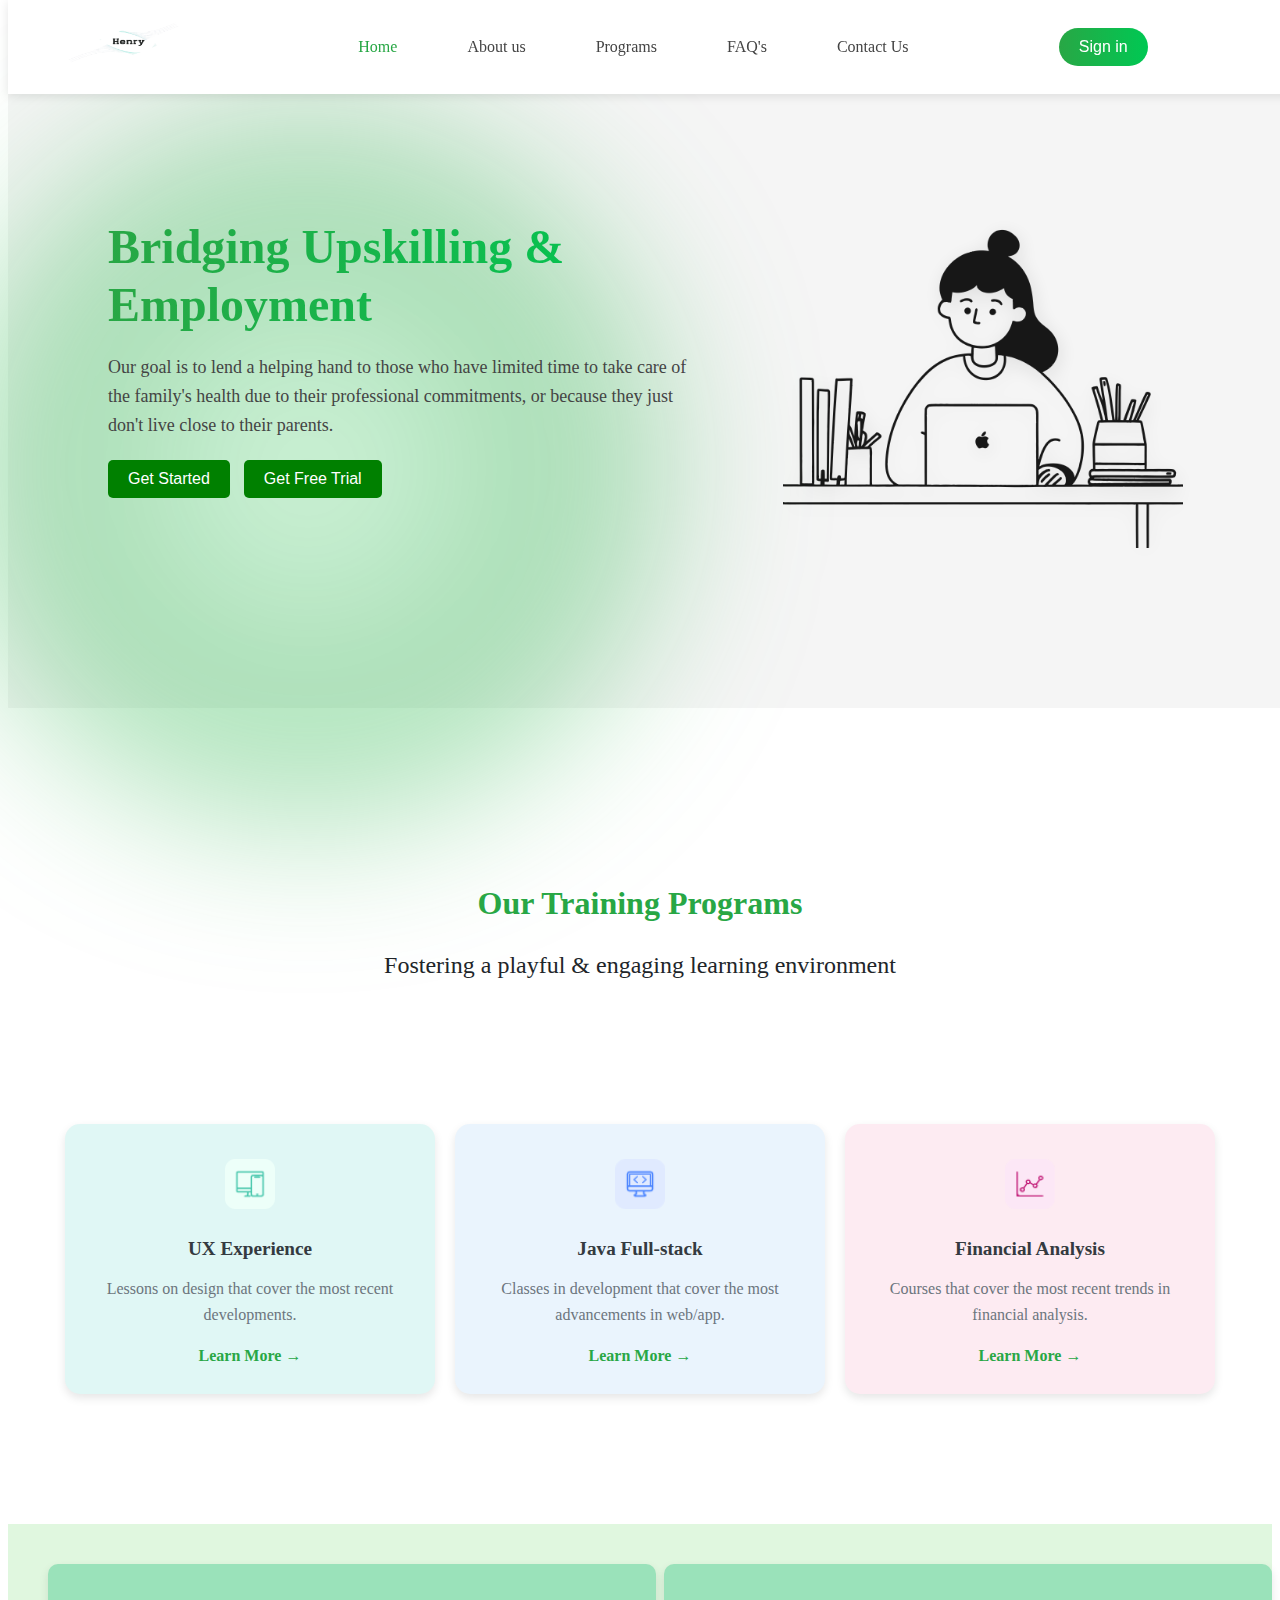
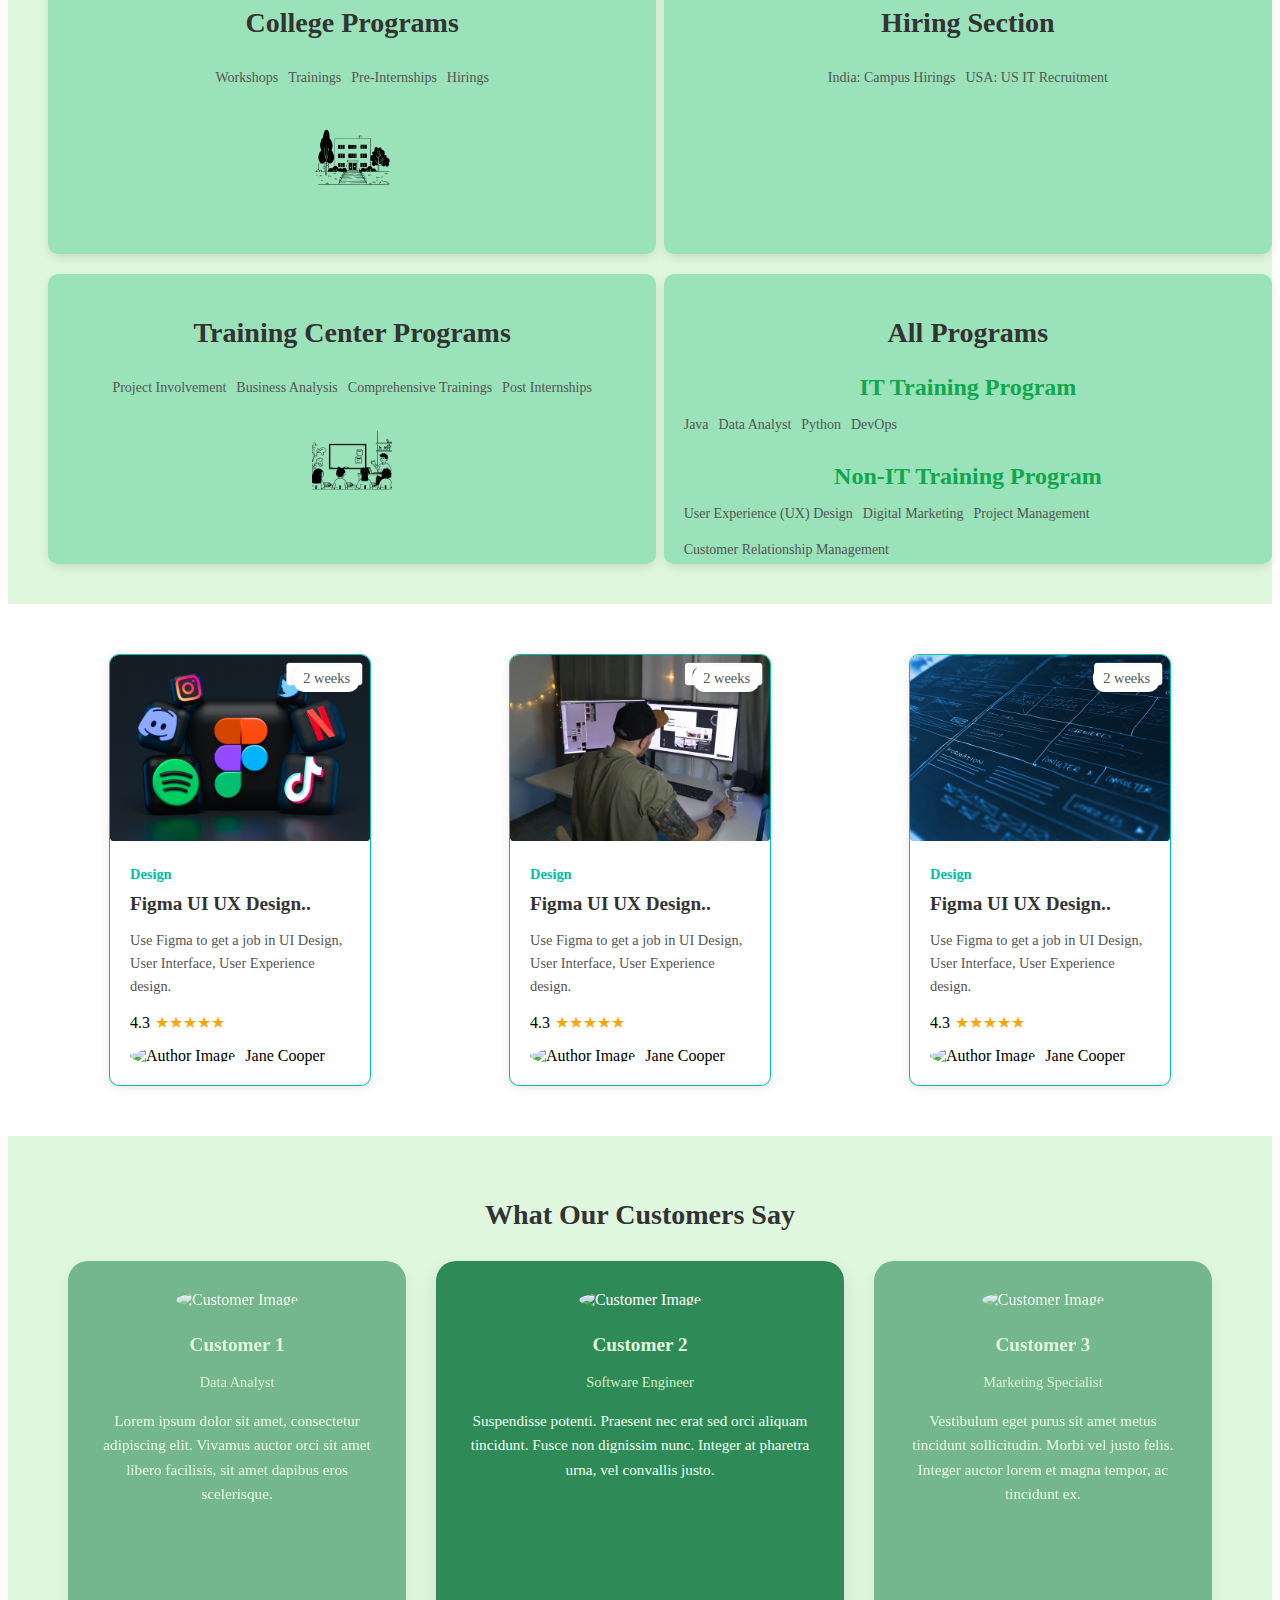
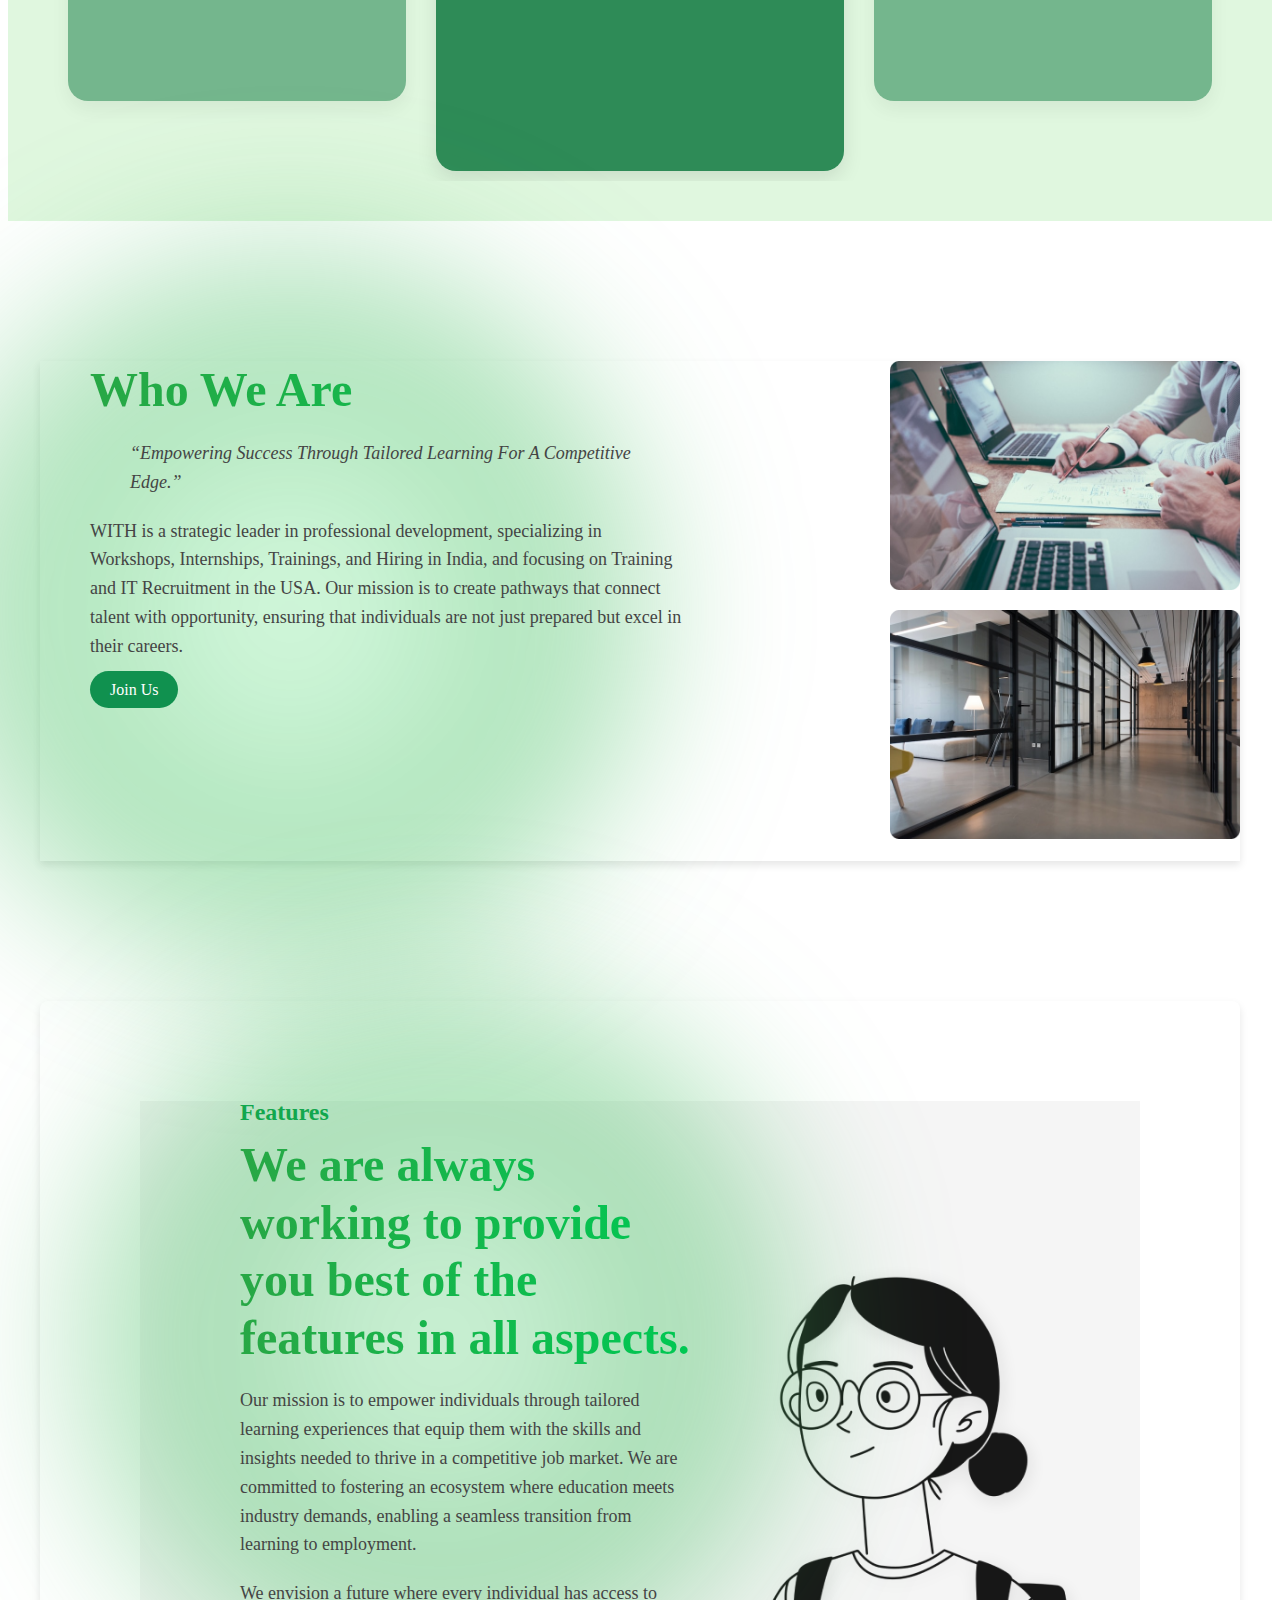
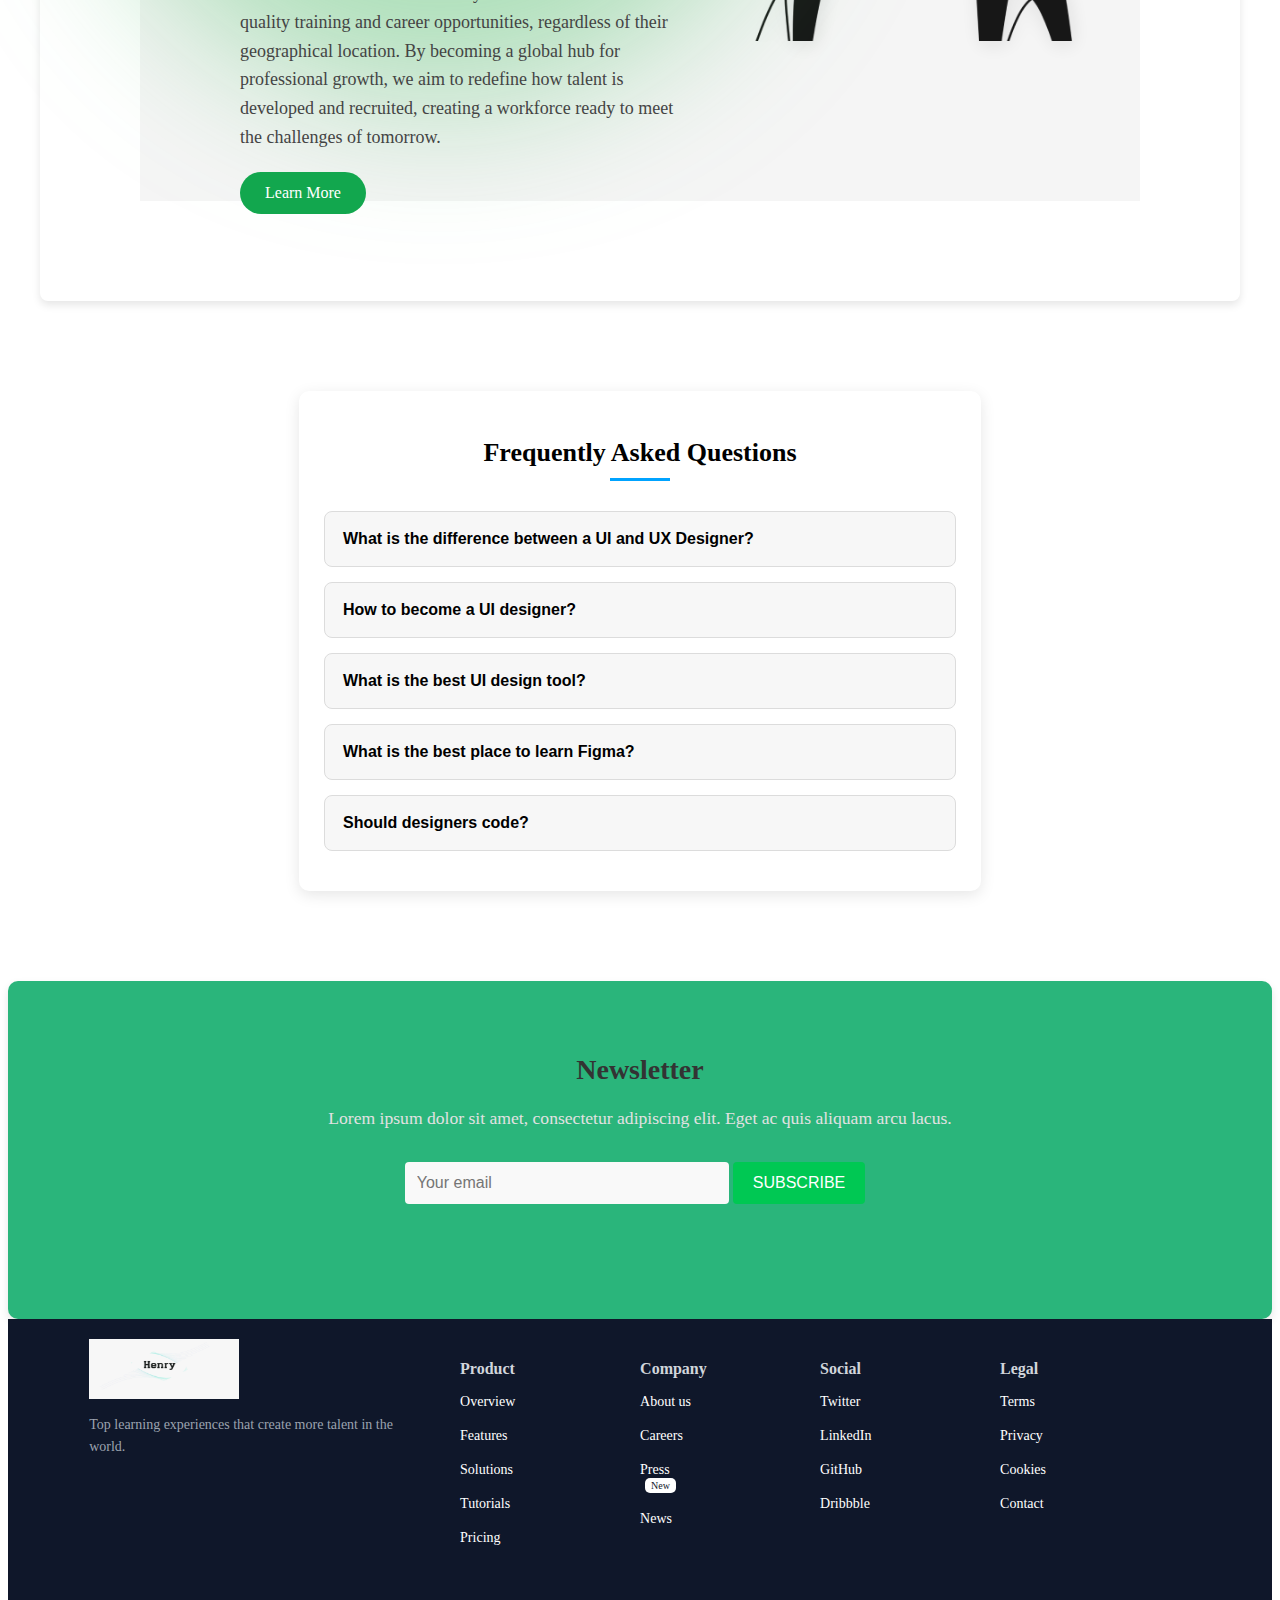
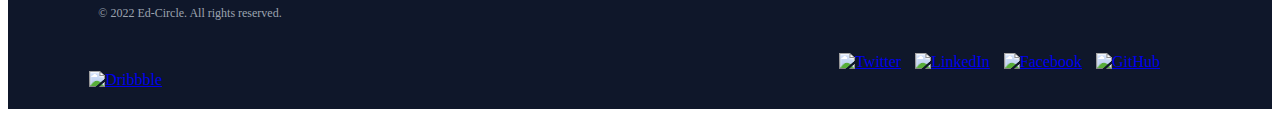
==== index.html @ 7cf659ab "new" ====
<!DOCTYPE html>
<html lang="en">
<head>
    <meta charset="UTF-8">
    <meta name="viewport" content="width=device-width, initial-scale=1.0">
    <title>Gradient Navbar and Content</title>
    <link rel="stylesheet" href="styles.css">
    <link rel="stylesheet" href="./we.css">
    <link rel="stylesheet" href="https://cdnjs.cloudflare.com/ajax/libs/aos/2.3.1/aos.css">
</head>
<body>

    <!-- Navigation Bar -->
    <nav class="navbar" data-aos="fade-down">
        <div class="logo">
            <img src="./images/WhatsApp_Image_2024-09-24_at_16.58.07-removebg-preview.png" style="width: 150px; height:50px; padding:0px">
        </div>
        <ul class="nav-links">
            <li><a href="#home" class="active">Home</a></li>
            <li><a href="#about-us">About us</a></li>
            <li><a href="#program">Programs</a></li>
            <li><a href="#faq">FAQ's</a></li>
            <li><a href="./enquiry.html">Contact Us</a></li>
        </ul>
        
        <button class="sign-in-btn" onclick="redirectToLogin()">Sign in</button>
        <div class="burger">
            <div class="line1"></div>
            <div class="line2"></div>
            <div class="line3"></div>
        </div>
    </nav>

    <div class="container">
        <!-- Left content with gradient text and higher z-index -->
        <div class="content" data-aos="fade-left">
            <h1>Bridging Upskilling & Employment</h1>
            <p>Our goal is to lend a helping hand to those who have limited time to take care of the family's health due to their professional commitments, or because they just don't live close to their parents.</p>
            <div class="buttons">
                <button>Get Started</button>
                <button>Get Free Trial</button>
            </div>
            
        </div>
    
        <!-- Right image with lower z-index -->
        <div class="image-container">
            <img src="./images/Essential - study (PNG).png" alt="Person working at a desk">
        </div>
    </div>
    
    <section class="training-section" section id="home" data-aos="fade-up">
        <h2 class="section-title">Our Training Programs</h2>
        <p class="section-subtitle">Fostering a playful & engaging learning environment</p>
        <div class="container11">
            <div class="cards-wrapper cardddwraper">
                <!-- UX Experience Card -->
                <div class="card ux-card carddd" data-aos="flip-left">
                    <div class="icon">
                        <img src="./images/Frame 390.png" alt="UX Icon">
                    </div>
                    <h3>UX Experience</h3>
                    <p>Lessons on design that cover the most recent developments.</p>
                    <a href="#">Learn More &rarr;</a>
                </div>
                <!-- Java Full-stack Card -->
                <div class="card java-card carddd" data-aos="flip-left">
                    <div class="icon">
                        <img src="./images/Frame 391.png" alt="Java Icon">
                    </div>
                    <h3>Java Full-stack</h3>
                    <p>Classes in development that cover the most advancements in web/app.</p>
                    <a href="#">Learn More &rarr;</a>
                </div>
                
                <!-- Financial Analysis Card -->
                <div class="card finance-card carddd" data-aos="flip-left">
                    <div class="icon">
                        <img src="./images/Frame 391 (1).png" alt="Finance Icon">
                    </div>
                    <h3>Financial Analysis</h3>
                    <p>Courses that cover the most recent trends in financial analysis.</p>
                    <a href="#">Learn More &rarr;</a>
                </div>
            </div>
        </div>
    </section>
    <div class="programs-section" id="program" data-aos="fade-up">
        <!-- Left Column -->
        <div class="program-container">
            <!-- College Programs Card -->
            <div class="program-card">
                <h2>College Programs</h2>
                <ul>
                    <li>Workshops</li>
                    <li>Trainings</li>
                    <li>Pre-Internships</li>
                    <li>Hirings</li>
                </ul>
                <img src="./images/Essential - School buildings college (PNG).png" alt="College Programs Image" class="program-image">
            </div>
    
            <!-- Training Center Programs Card -->
            <div class="program-card">
                <h2>Training Center Programs</h2>
                <ul>
                    <li>Project Involvement</li>
                    <li>Business Analysis</li>
                    <li>Comprehensive Trainings</li>
                    <li>Post Internships</li>
                </ul>
                <img src="./images/Essential - training (PNG).png" alt="Training Programs Image" class="program-image">
            </div>
        </div>
    
        <!-- Right Column -->
        <div class="program-container">
            <!-- Hiring Section Card -->
            <div class="program-card">
                <h2>Hiring Section</h2>
                <ul>
                    <li>India: Campus Hirings</li>
                    <li>USA: US IT Recruitment</li>
                </ul>
            </div>
    
            <!-- All Programs Card -->
            <div class="program-card">
                <h2>All Programs</h2>
                <div class="program-list">
                    <div class="program-column">
                        <h3>IT Training Program</h3>
                        <ul>
                            <li>Java</li>
                            <li>Data Analyst</li>
                            <li>Python</li>
                            <li>DevOps</li>
                        </ul>
                    </div>
                    <div class="program-column">
                        <h3>Non-IT Training Program</h3>
                        <ul>
                            <li>User Experience (UX) Design</li>
                            <li>Digital Marketing</li>
                            <li>Project Management</li>
                            <li>Customer Relationship Management</li>
                        </ul>
                    </div>
                </div>
            </div>
        </div>
    </div>
    <div class="container1" data-aos="fade-up">
        <!-- Card 1 -->
        <div class="card1">
            <div class="card1-image">
                <img src="./images/Image (1).png" alt="Course Image">
                <div class="duration1-badge">2 weeks</div>
            </div>
            <div class="card1-content">
                <span class="category1">Design</span>
                <h2 class="card1-title">Figma UI UX Design..</h2>
                <p class="card1-description">Use Figma to get a job in UI Design, User Interface, User Experience design.</p>
                <div class="card1-rating">
                    <span>4.3</span>
                    <span class="stars1">★★★★★</span>
                </div>
                <div class="author1-info">
                    <img src="https://via.placeholder.com/40" alt="Author Image">
                    <span>Jane Cooper</span>
                </div>
            </div>
        </div>

        <!-- Duplicate Card for Card 2 and 3 -->
        <div class="card1">
            <div class="card1-image">
                <img src="./images/Image (2).png" alt="Course Image">
                <div class="duration1-badge">2 weeks</div>
            </div>
            <div class="card1-content">
                <span class="category1">Design</span>
                <h2 class="card1-title">Figma UI UX Design..</h2>
                <p class="card1-description">Use Figma to get a job in UI Design, User Interface, User Experience design.</p>
                <div class="card1-rating">
                    <span>4.3</span>
                    <span class="stars1">★★★★★</span>
                </div>
                <div class="author1-info">
                    <img src="https://via.placeholder.com/40" alt="Author Image">
                    <span>Jane Cooper</span>
                </div>
            </div>
        </div>

        <div class="card1">
            <div class="card1-image">
                <img src="./images/Image (3).png" alt="Course Image">
                <div class="duration1-badge">2 weeks</div>
            </div>
            <div class="card1-content">
                <span class="category1">Design</span>
                <h2 class="card1-title">Figma UI UX Design..</h2>
                <p class="card1-description">Use Figma to get a job in UI Design, User Interface, User Experience design.</p>
                <div class="card1-rating">
                    <span>4.3</span>
                    <span class="stars1">★★★★★</span>
                </div>
                <div class="author1-info">
                    <img src="https://via.placeholder.com/40" alt="Author Image">
                    <span>Jane Cooper</span>
                </div>
            </div>
        </div>
    </div>

   

    <section class="testimonials-section">
        <h2>What Our Customers Say</h2>
        <div class="testimonial-wrapper">
          <div class="testimonial-container">
            <!-- Testimonial Cards -->
            <div class="testimonial-card leftt">
              <img src="https://via.placeholder.com/100" alt="Customer Image">
              <h3>Customer 1</h3>
              <p class="position">Data Analyst</p>
              <p class="testimonial-text">Lorem ipsum dolor sit amet, consectetur adipiscing elit. Vivamus auctor orci sit amet libero facilisis, sit amet dapibus eros scelerisque.</p>
            </div>
            <div class="testimonial-card middleee">
              <img src="https://via.placeholder.com/100" alt="Customer Image">
              <h3>Customer 2</h3>
              <p class="position">Software Engineer</p>
              <p class="testimonial-text">Suspendisse potenti. Praesent nec erat sed orci aliquam tincidunt. Fusce non dignissim nunc. Integer at pharetra urna, vel convallis justo.</p>
            </div>
            <div class="testimonial-card leftt">
              <img src="https://via.placeholder.com/100" alt="Customer Image">
              <h3>Customer 3</h3>
              <p class="position">Marketing Specialist</p>
              <p class="testimonial-text">Vestibulum eget purus sit amet metus tincidunt sollicitudin. Morbi vel justo felis. Integer auctor lorem et magna tempor, ac tincidunt ex.</p>
            </div>
          </div>
        </div>
      </section>


    
    <section class="about-us" section id="about-us" data-aos="fade-left">
        <div class="content" data-aos="fade-left">
            <h1>Who We Are</h1>
            <blockquote>
                <p>“Empowering Success Through Tailored Learning For A Competitive Edge.”</p>
            </blockquote>
            <p>
                WITH is a strategic leader in professional development, specializing in Workshops, Internships, Trainings, and Hiring in India, and focusing on Training and IT Recruitment in the USA. Our mission is to create pathways that connect talent with opportunity, ensuring that individuals are not just prepared but excel in their careers.
            </p>
            <a href="#" class="join-btn">Join Us</a>
        </div>
    
        <div class="images" data-aos="fade-right">
            <img src="./images/Rectangle 13 (2).png" alt="Office Image" class="image-top">
            <img src="./images/Rectangle 14 (1).png" alt="Working Hands" class="image-bottom">
        </div>
    </section>
    
    <section class="features" data-aos="fade-up">
        <div class="container">
            <div class="image-container" data-aos="fade-left">
                <img src="./images/Essential - student (PNG).png" alt="Illustration of a person" class="illustration">
            </div>
            <div class="content" data-aos="fade-right">
                <h3>Features</h3>
                <h1>We are always working to provide you best of the features in all aspects.</h1>
                <p class="description">
                    Our mission is to empower individuals through tailored learning experiences that equip them with the skills and insights needed to thrive in a competitive job market. 
                    We are committed to fostering an ecosystem where education meets industry demands, enabling a seamless transition from learning to employment.
                </p>
                <p class="description">
                    We envision a future where every individual has access to quality training and career opportunities, regardless of their geographical location. By becoming a global hub 
                    for professional growth, we aim to redefine how talent is developed and recruited, creating a workforce ready to meet the challenges of tomorrow.
                </p>
                <a href="#" class="learn-more-btn">Learn More</a>
            </div>
        </div>
    </section>
    
    <section class="faq-container" data-aos="fade-up" section id="faq">
        <h2>Frequently Asked Questions</h2>
        <div class="faq-item" data-aos="fade-up" data-aos-delay="100">
            <button class="faq-question">What is the difference between a UI and UX Designer?</button>
            <div class="faq-answer">
                <p>UI refers to User Interface, focusing on visual design, while UX refers to User Experience, focusing on usability and the user's journey.</p>
            </div>
        </div>
        <div class="faq-item" data-aos="fade-up" data-aos-delay="200">
            <button class="faq-question">How to become a UI designer?</button>
            <div class="faq-answer">
                <p>You can become a UI designer by learning design principles, practicing with design tools like Figma, and building a portfolio.</p>
            </div>
        </div>
        <div class="faq-item" data-aos="fade-up" data-aos-delay="300">
            <button class="faq-question">What is the best UI design tool?</button>
            <div class="faq-answer">
                <p>Popular UI design tools include Figma, Sketch, and Adobe XD.</p>
            </div>
        </div>
        <div class="faq-item" data-aos="fade-up" data-aos-delay="400">
            <button class="faq-question">What is the best place to learn Figma?</button>
            <div class="faq-answer">
                <p>You can learn Figma from resources like the official Figma website, YouTube tutorials, and design courses on platforms like Udemy.</p>
            </div>
        </div>
        <div class="faq-item" data-aos="fade-up" data-aos-delay="500">
            <button class="faq-question">Should designers code?</button>
            <div class="faq-answer">
                <p>While not necessary, knowing basic coding (HTML, CSS, JavaScript) can help designers better understand how their designs will be implemented.</p>
            </div>
        </div>
    </section>
    
    <div class="newsletter-container" data-aos="fade-up">
        <h2>Newsletter</h2>
        <p>Lorem ipsum dolor sit amet, consectetur adipiscing elit. Eget ac quis aliquam arcu lacus.</p>
        <div class="input-container">
            <input type="email" placeholder="Your email" required>
            <button class="subscribe-btn">SUBSCRIBE</button>
        </div>
    </div>
    
    <footer class="footer" data-aos="fade-up">
        <div class="footer-container">
            <div class="footer-top">
                <div class="footer-logo">
                    <img src="./images/WhatsApp Image 2024-09-24 at 16.58.07.jpeg" style="width: 150px; height:60px;" alt="WEEKEND" class="logo-img">
                    <p class="tagline">Top learning experiences that create more talent in the world.</p>
                </div>
                <div class="footer-links">
                    <div class="footer-column">
                        <h4>Product</h4>
                        <ul>
                            <li><a href="#">Overview</a></li>
                            <li><a href="#">Features</a></li>
                            <li><a href="#">Solutions</a></li>
                            <li><a href="#">Tutorials</a></li>
                            <li><a href="#">Pricing</a></li>
                        </ul>
                    </div>
                    <div class="footer-column">
                        <h4>Company</h4>
                        <ul>
                            <li><a href="#">About us</a></li>
                            <li><a href="#">Careers</a></li>
                            <li><a href="#">Press <span class="new">New</span></a></li>
                            <li><a href="#">News</a></li>
                        </ul>
                    </div>
                    <div class="footer-column">
                        <h4>Social</h4>
                        <ul>
                            <li><a href="#">Twitter</a></li>
                            <li><a href="#">LinkedIn</a></li>
                            <li><a href="#">GitHub</a></li>
                            <li><a href="#">Dribbble</a></li>
                        </ul>
                    </div>
                    <div class="footer-column">
                        <h4>Legal</h4>
                        <ul>
                            <li><a href="#">Terms</a></li>
                            <li><a href="#">Privacy</a></li>
                            <li><a href="#">Cookies</a></li>
                            <li><a href="#">Contact</a></li>
                        </ul>
                    </div>
                </div>
            </div>
    
            <!-- Bottom Section -->
            <div class="footer-bottom">
                <p>© 2022 Ed-Circle. All rights reserved.</p>
                <div class="footer-social-icons">
                    <a href="#"><img src="twitter.png" alt="Twitter"></a>
                    <a href="#"><img src="linkedin.png" alt="LinkedIn"></a>
                    <a href="#"><img src="facebook.png" alt="Facebook"></a>
                    <a href="#"><img src="github.png" alt="GitHub"></a>
                    <a href="#"><img src="dribbble.png" alt="Dribbble"></a>
                </div>
            </div>
        </div>

    <script src="https://cdnjs.cloudflare.com/ajax/libs/aos/2.3.1/aos.js"></script>
    <script>
        AOS.init({
            duration: 800, // duration of animations in milliseconds
            once: false // whether animation should happen only once
        });

        // Get the popup elements
        const enquiryPopup = document.getElementById("enquiryPopup");
        const closeEnquiryBtn = document.querySelector(".close-enquiry-btn");

        // Show the enquiry form when the page loads
        window.onload = function() {
            setTimeout(() => {
                enquiryPopup.style.display = "flex"; // Show the enquiry popup
            }, 1000); // Delay for 1 second after page load
        };

        // Close the popup when the 'x' is clicked
        closeEnquiryBtn.addEventListener("click", function() {
            enquiryPopup.style.display = "none"; // Hide the enquiry popup
        });

        // Optional: Open the enquiry form when the "Enquire Now" button is clicked
        const openEnquiryBtn = document.querySelector(".open-enquiry-btn");
        openEnquiryBtn.addEventListener("click", function() {
            enquiryPopup.style.display = "flex";
        });

        // Close the popup if clicked outside the form
        window.addEventListener("click", function(event) {
            if (event.target == enquiryPopup) {
                enquiryPopup.style.display = "none";
            }
        });
        function showEnquiryForm() {
            document.getElementById('enquiryPopup').classList.add('active');
            document.body.classList.add('blur');
        }
        
        // Hide the enquiry form and remove blur effect
        document.querySelector('.close-enquiry-btn').onclick = function() {
            document.getElementById('enquiryPopup').classList.remove('active');
            document.body.classList.remove('blur');
        };
            const burger = document.querySelector('.burger');
            const navLinks = document.querySelector('.nav-links');
        
            burger.addEventListener('click', () => {
                navLinks.classList.toggle('active');
                burger.classList.toggle('toggle');
            });

    </script>
</body>
</html>
---- styles.css ----
/* body {
    margin: 0;
    padding: 0;
    font-family: 'Poppins', sans-serif;
    background: #F0F9F7;
    height: 100vh;
}

/* Navbar styles */
.navbar {
    display: flex;
    justify-content: space-between;
    align-items: center;
    padding: 20px 50px;
    background-color: #ffffff;
    box-shadow: 0 2px 10px rgba(0, 0, 0, 0.1);
    padding-bottom: 20px;
    position: fixed;
    top: 0;
    width: 100%;
    z-index: 1000;
}

.navbar .logo a {
    font-size: 24px;
    font-weight: bold;
    color: #28A745;
    text-decoration: none;
}

.navbar ul {
    list-style: none;
    display: flex;
    margin: 0;
    padding: 0;
}

.navbar ul li {
    margin: 0 15px;
}

.navbar ul li a {
    font-size: 16px;
    color: #444;
    text-decoration: none;
    padding: 10px 15px;
    transition: color 0.3s ease;
}

.navbar ul li a:hover, .navbar ul li a.active {
    color: #28A745;
}

.navbar .sign-in-btn {
    background: linear-gradient(90deg, #28A745, #00C853);
    color: #fff;
    border: none;
    padding: 10px 20px;
    border-radius: 25px;
    cursor: pointer;
    transition: background 0.3s ease;
}

.navbar .sign-in-btn:hover {
    background: linear-gradient(90deg, #00C853, #28A745);
}

/* Container holding both divs */
.container {
    position: relative;
    display: flex;
    width: 100%;
    height: 600px;
    justify-content: space-between;
    align-items: center;
    padding-top: 80px; /* Adjust for fixed navbar */
}
.container11{
    height: 200px;
    padding-top: 100px;
    width: 100%;
}

/* Left div with gradient text */
.content {
    position: relative;
    z-index: 2; /* Higher z-index for content */
    max-width: 600px;
}

.content h1 {
    font-size: 48px;
    background: linear-gradient(90deg, #28A745, #00C853);
    -webkit-background-clip: text;
    -webkit-text-fill-color: transparent;
    margin: 0;
    line-height: 1.2;
}

.content p {
    font-size: 18px;
    color: #444;
    margin: 20px 0;
}

.buttons {
    margin-top: 20px;
}

button {
    background-color: #28A745;
    border: none;
    color: white;
    padding: 10px 20px;
    border-radius: 5px;
    margin-right: 10px;
    cursor: pointer;
    font-size: 16px;
}

button:nth-child(2) {
    background-color: #00C853;
}

/* Right div with image */
.image-container {
    position: absolute;
    right: 0;
    z-index: 1; /* Lower z-index to be behind the content */
    width: 50%;
    height: 100%;
    display: flex;
    justify-content: flex-end;
    align-items: center;
    overflow: hidden;
}

.image-container img {
    width: 100%;
    max-width: 550px; /* Limiting the max width */
    height: auto;
    opacity: 0.9; /* Slight opacity */
    filter: drop-shadow(2px 4px 10px rgba(0, 0, 0, 0.1)); /* Subtle shadow */
    transition: transform 0.3s ease-in-out, opacity 0.3s ease-in-out;
}

.image-container img:hover {
    transform: scale(1.05); /* Slight zoom */
    opacity: 1; /* Full opacity */
}

/* Gradient background for content */
.content::before {
    content: "";
    position: absolute;
    z-index: -1; /* Behind the text but above the image */
    top: -100px;
    left: -100px;
    width: 700px;
    height: 700px;
    background: radial-gradient(circle, rgba(102, 255, 142, 0.2), rgba(40, 167, 69, 0.6));
    border-radius: 50%;
    filter: blur(80px);
}/* Responsive Styles for Mobile Devices */
@media (max-width: 768px) {
    /* Navbar responsiveness */
    .navbar {
        padding: 15px 30px;
    }

    .nav-links {
        position: absolute;
        right: 0;
        top: 0;
        height: 100vh;
        flex-direction: column;
        align-items: center;
        justify-content: center;
        background-color: white;
        width: 100%;
        max-width: 300px;
        transform: translateX(100%);
        transition: transform 0.5s ease-in-out;
        z-index: 1000;
    }

    .nav-links.active {
        transform: translateX(0);
    }

    .nav-links li {
        margin: 20px 0;
    }

    .burger {
        display: block;
    }

    .sign-in-btn {
        display: none; /* Optionally hide sign-in on small screens */
    }

    .burger.toggle .line1 {
        transform: rotate(-45deg) translate(-5px, 6px);
    }

    .burger.toggle .line2 {
        opacity: 0;
    }

    .burger.toggle .line3 {
        transform: rotate(45deg) translate(-5px, -6px);
    }

    /* Container for content */
    .container {
        flex-direction: column;
        padding: 20px;
        margin-top: 100px; /* Adjust to avoid navbar overlay */
        height: auto;
    }

    .content {
        text-align: center;
        max-width: 100%;
        margin-bottom: 20px;
    }

    .content h1 {
        font-size: 32px;
        padding: 30px;
    }

    .content p {
        font-size: 16px;
    }

    /* Image responsiveness */
    .image-container {
        position: relative;
        width: 100%;
        height: 250px;
    }

    .image-container img {
        max-width: 100%;
        height: auto;
    }
}

/* Smaller Mobile Phones (max-width: 576px) */
@media (max-width: 576px) {
    .navbar {
        padding: 10px 20px;
    }

    .nav-links {
        font-size: 14px;
    }

    .content h1 {
        font-size: 28px;
        padding: 30px;
    }

    .content p {
        font-size: 14px;
    }

    .container {
        padding: 15px;
    }

    .image-container {
        height: 200px;
    }

    .image-container img {
        height: auto;
    }
}
/* Section Styling */
.training-section {
    padding: 50px 0;
    padding-top: 150px;
    text-align: center; /* Center-align text */
    padding-bottom: 200px;
}

.container {
    max-width: 1200px;
    margin: 0 auto;
    padding: 0 20px;
}

/* Title and Subtitle */
.section-title {
    font-size: 2rem;
    color: #28a745;
    margin-bottom: 10px;
}

.section-subtitle {
    font-size: 1.5rem;
    color: #212529;
    margin-bottom: 40px;
}

/* Cards Container */
.cards-wrapper {
    display: flex;
    justify-content: center; /* Center cards */
    gap: 20px;
}

/* Card Styling */
.card {
    background-color: #ffffff;
    padding: 20px;
    border-radius: 15px;
    box-shadow: 0 4px 10px rgba(0, 0, 0, 0.1);
    flex: 1;
    min-width: 250px;
    max-width: 300px; /* Max-width for balance */
    text-align: center;
    transition: transform 0.3s ease, box-shadow 0.3s ease;
}

.card .icon img {
    width: 50px;
    height: 50px;
    margin-bottom: 15px;
}

/* Hover Effect */
.card:hover {
    transform: translateY(-5px);
    box-shadow: 0 6px 15px rgba(0, 0, 0, 0.2);
}

/* Card Headings */
.card h3 {
    font-size: 1.2rem;
    margin-bottom: 15px;
    color: #343a40;
}

/* Card Text */
.card p {
    font-size: 1rem;
    margin-bottom: 20px;
    color: #6c757d;
}

/* Learn More Link */
.card a {
    text-decoration: none;
    color: #28a745;
    font-weight: bold;
    transition: color 0.3s ease;
}

.card a:hover {
    color: #1e7e34;
}

/* Specific Card Colors */
.ux-card {
    background-color: #e0f7f5;
}

.java-card {
    background-color: #eaf4fd;
}

.finance-card {
    background-color: #fdebf2;
}

/* Programs Container */
.programs-container {
    display: grid;
    grid-template-columns: 1fr 1fr;
    gap: 20px;
    max-width: 1200px;
}

.college-programs,
.training-center-programs,
.all-programs {
    background-color: #eafaf1;
    border-radius: 10px;
    padding: 20px;
    position: relative;
}

h2 {
    color: #3da774;
    font-size: 24px;
    margin-bottom: 10px;
}

ul {
    list-style: none;
    padding: 0;
    display: flex;
    gap: 10px;
    flex-wrap: wrap;
    margin-bottom: 20px;
}

li {
    font-size: 14px;
    color: #555;
}

.image-container {
    display: flex;
    justify-content: center;
    margin-bottom: 20px;
}

.image-container img {
    max-width: 100%;
    height: auto;
}

/* Button styles */
.view-more-btn,
.view-all-btn {
    background-color: #3da774;
    color: #fff;
    border: none;
    border-radius: 20px;
    padding: 10px 20px;
    font-size: 14px;
    cursor: pointer;
    position: absolute;
    bottom: 20px;
    right: 20px;
}

.view-more-btn:hover,
.view-all-btn:hover {
    background-color: #2e8a5c;
}

.all-programs {
    grid-column: span 2;
}

.program-category {
    margin-bottom: 20px;
}

.program-category h3 {
    color: #3da774;
    font-size: 18px;
    margin-bottom: 10px;
}

.program-category ul {
    display: flex;
    flex-direction: column;
    gap: 5px;
}
@media (max-width: 992px) {
    .programs-container {
        grid-template-columns: 1fr;
        gap: 10px;
    }

    .cards-wrapper {
        flex-direction: column;
        gap: 20px;
    }

    .card {
        max-width: 100%;
    }

    .view-more-btn, .view-all-btn {
        font-size: 12px;
        padding: 8px 15px;
    }
}

/* Mobile Phones */
@media (max-width: 576px) {
    .training-section {
        padding-top: 100px;
        padding-bottom: 50px;
    }

    .section-title {
        font-size: 1.5rem;
    }

    .section-subtitle {
        font-size: 1.2rem;
    }

    .cards-wrapper {
        flex-direction: column;
        gap: 15px;
    }

    .card {
        max-width: 100%;
        padding: 15px;
    }

    .programs-container {
        grid-template-columns: 1fr;
    }

    h2 {
        font-size: 20px;
    }

    .view-more-btn, .view-all-btn {
        bottom: 10px;
        right: 10px;
        padding: 8px 12px;
        font-size: 12px;
    }
}

.container1 {
    display: flex;
    justify-content: space-around;
    max-width: 1200px;
    margin: 20px auto;
}

.container1 {
    display: flex;
    justify-content: space-around;
    flex-wrap: wrap; /* Allow wrapping for responsiveness */
    max-width: 1200px; /* Maximum width for the container */
    margin: 20px auto; /* Center the container */
    padding: 10px; /* Add some padding inside the container */
}

/* Card Styles */
.card1 {
    background-color: white; /* Background color for the card */
    border-radius: 10px; /* Rounded corners */
    box-shadow: 0 2px 10px rgba(0, 0, 0, 0.1); /* Shadow for depth */
    overflow: hidden; /* Hide overflow */
    width: calc(25% - 40px); /* 4 cards per row on larger screens, accounting for margins */
    margin: 20px; /* Margin around each card */
    border: 1px solid #00bfa6; /* Border color */
}

/* Image Styles */
.card1-image {
    position: relative; /* Positioning for badge */
}

.card1-image img {
    width: 100%; /* Responsive image width */
    height: auto; /* Maintain aspect ratio */
}

/* Badge Styles */
.duration1-badge {
    position: absolute; /* Positioning of the badge */
    top: 10px; /* Top distance */
    right: 10px; /* Right distance */
    background-color: white; /* Badge background */
    padding: 5px 10px; /* Padding inside badge */
    border-radius: 12px; /* Rounded corners for badge */
    font-size: 0.9em; /* Font size */
    color: #555; /* Text color */
    box-shadow: 0 2px 5px rgba(0, 0, 0, 0.1); /* Shadow for badge */
}

/* Content Styles */
.card1-content {
    padding: 20px; /* Padding inside content */
}

.category1 {
    color: #00bfa6; /* Category color */
    font-size: 0.9em; /* Font size */
    font-weight: bold; /* Bold font */
}

.card1-title {
    font-size: 1.2em; /* Title font size */
    margin: 10px 0; /* Margin around title */
}

.card1-description {
    color: #555; /* Description color */
    font-size: 0.9em; /* Font size */
    margin-bottom: 15px; /* Margin below description */
}

/* Rating Styles */
.card1-rating {
    display: flex; /* Flex for alignment */
    align-items: center; /* Center items */
    margin-bottom: 10px; /* Margin below rating */
}

.card1-rating span {
    margin-right: 5px; /* Space between rating text and stars */
}

.stars1 {
    color: orange; /* Star color */
}

/* Author Info Styles */
.author1-info {
    display: flex; /* Flex for alignment */
    align-items: center; /* Center items */
    margin-top: 15px; /* Margin above author info */
}

.author1-info img {
    border-radius: 50%; /* Circular images for author */
    margin-right: 10px; /* Space to the right of image */
}

/* Responsive Styles */
@media (max-width: 992px) {
    .card1 {
        width: calc(33.33% - 40px); /* 3 cards per row on medium screens */
    }
}

@media (max-width: 768px) {
    .card1 {
        width: calc(50% - 40px); /* 2 cards per row on small screens */
    }
}

/* Full-width Styles for Small Screens */
@media (max-width: 480px) {
    .card1 {
        width: 100%; /* Full width for extra small screens */
        margin: 10px 0; /* Margin for better spacing */
    }
}
.author1-info {
    display: flex;
    align-items: center;
    margin-top: 15px;
}

.author1-info img {
    border-radius: 50%;
    margin-right: 10px;
}

.testimonials-section {
    text-align: center;
    padding: 50px 0;
    background-color: #e9f8f4;
}

h1 {
    color: #2bb673;
    font-size: 2rem;
}

.testimonials2-container {
    display: flex;
    justify-content: center;
    align-items: center;
    margin-top: 40px;
    gap: 20px;
    flex-wrap: wrap; /* Allow wrapping for responsiveness */
}

.testimonial2 {
    background-color: #000;
    color: #fff;
    border-radius: 15px;
    padding: 20px;
    width: 300px;
    position: relative;
    box-shadow: 0 4px 10px rgba(0, 0, 0, 0.2); /* Add shadow for depth */
}

.testimonial2-content {
    text-align: center;
}

.testimonial2-img {
    width: 70px;
    height: 70px;
    border-radius: 50%;
    border: 4px solid #2bb673;
    margin-bottom: 10px;
}

h3 {
    margin: 10px 0 5px;
}

.title2 {
    color: #bbb;
    margin-bottom: 15px;
}

.quote2 {
    font-style: italic;
}

.nav2-buttons {
    margin-top: 20px;
}

.nav2-buttons button {
    background-color: #2bb673;
    color: #fff;
    border: none;
    padding: 10px;
    margin: 0 10px;
    border-radius: 50%;
    cursor: pointer;
    font-size: 18px;
    transition: background-color 0.3s;
}

.nav2-buttons button:hover {
    background-color: #249a5c;
}

.testimonial3-card {
    position: relative;
    background-color: #111;
    color: #fff;
    padding: 20px;
    border-radius: 15px;
    text-align: center;
    max-width: 350px;
    box-shadow: 0 8px 20px rgba(0, 0, 0, 0.1);
}

.testimonial3-card::before {
    content: '';
    position: absolute;
    top: -15px;
    left: -15px;
    width: 100%;
    height: 100%;
    background-color: #00bf8f;
    border-radius: 15px;
    z-index: -1;
}

.profile3-img {
    width: 100px;
    height: 100px;
    border-radius: 50%;
    overflow: hidden;
    margin: 0 auto 20px;
}

.profile3-img img {
    width: 100%;
    height: 100%;
    object-fit: cover;
}

h2 {
    font-size: 24px;
    margin-bottom: 5px;
}

.title3 {
    font-size: 16px;
    color: #bbb;
    margin-bottom: 15px;
}

.quote3 {
    font-size: 14px;
    line-height: 1.6;
    margin: 0;
}

.sign-in-btn {
    margin-right: 70px;
}

.features {
    background-color: #ffffff;
    padding: 100px;
    max-width: 1000px; /* Limit max width */
    margin: 0 auto; /* Center the container */
    border-radius: 8px;
    display: flex;
    justify-content: space-between;
    align-items: center;
    box-shadow: 0 4px 8px rgba(0, 0, 0, 0.1);
}

.image-container {
    flex: 1;
    display: flex;
    justify-content: center;
    align-items: center;
}

.illustration {
    max-width: 200px;
    z-index: 1;
}

.content {
    flex: 2;
    padding-left: 50px; /* Space for content */
}

h3 {
    color: #12a74e;
    font-size: 24px;
    margin-bottom: 10px;
}

h1 {
    font-size: 36px;
    line-height: 1.4;
    margin-bottom: 20px;
    color: #333;
}

.description {
    font-size: 18px;
    line-height: 1.6;
    margin-bottom: 20px;
    color: #666;
}

.learn-more-btn {
    display: inline-block;
    padding: 12px 25px;
    background-color: #12a74e;
    color: white;
    text-decoration: none;
    border-radius: 30px;
    font-size: 16px;
    transition: background-color 0.3s;
}

.learn-more-btn:hover {
    background-color: #0a825b;
}

/* FAQ Styles */
.faq-container {
    width: 50%;
    background-color: #fff;
    padding: 25px;
    margin: 90px auto; /* Center the FAQ container */
    box-shadow: 0 4px 15px rgba(0, 0, 0, 0.1);
    border-radius: 10px;
    text-align: center;
    color: black;
    max-height: 500px;
}

.faq-container h2 {
    margin-bottom: 30px;
    font-size: 26px;
    font-weight: bold;
    color: black;
    position: relative;
}

.faq-container h2::after {
    content: "";
    display: block;
    width: 60px;
    height: 3px;
    background-color: #00A3FF;
    margin: 10px auto 0 auto;
}

.faq-item {
    margin-bottom: 15px;
}

.faq-question {
    width: 100%;
    background-color: #f7f7f7;
    padding: 18px;
    text-align: left;
    border: 1px solid #dcdcdc;
    border-radius: 8px;
    cursor: pointer;
    font-size: 16px;
    font-weight: bold;
    transition: background-color 0.3s ease, box-shadow 0.3s ease;
    color: black;
}

.faq-question:hover {
    background-color: #e9e9e9;
    box-shadow: 0 2px 6px rgba(0, 0, 0, 0.1);
}

.faq-answer {
    max-height: 0;
    overflow: hidden;
    transition: max-height 0.3s ease;
    padding-left: 15px;
    text-align: left;
    color: black;
}

.faq-item.active .faq-answer {
    max-height: 150px;
    padding: 10px 0;
}

.faq-answer p {
    font-size: 15px;
    color: black;
}

.new {
    display: flex;
    justify-content: center;
}

/* Responsive Styles */
@media (max-width: 1200px) {
    .features {
        flex-direction: column; /* Stack features on smaller screens */
        padding: 50px; /* Reduced padding */
    }
    .image-container, .content {
        width: 100%; /* Full width for both sections */
        padding: 0; /* Reset padding */
    }
    .content {
        padding: 20px; /* Add padding for content */
    }
}

@media (max-width: 768px) {
    .testimonials2-container {
        flex-direction: column; /* Stack testimonials vertically */
        align-items: center; /* Center testimonials */
    }
    .testimonial2, .testimonial3-card {
        width: 90%; /* Full width for cards on small devices */
        margin: 10px 0; /* Space between cards */
    }
    .faq-container {
        width: 90%; /* Full width for FAQ container */
    }
}

@media (max-width: 480px) {
    .faq-container {
        padding: 15px; /* Less padding on extra small screens */
        margin: 20px auto; /* Center with reduced margin */
    }
    .faq-question {
        font-size: 14px; /* Smaller font for questions */
        padding: 15px; /* Reduced padding */
    }
    h1 {
        font-size: 1.5rem; /* Smaller title for mobile */
    }
    h2 {
        font-size: 1.5rem; /* Smaller sub-title for mobile */
    }
    h3 {
        font-size: 1.2rem; /* Smaller heading for mobile */
    }
    .description {
        font-size: 16px; /* Smaller description font */
    }
}
.programs-section {
    display: flex; /* Use flexbox to arrange children */
    justify-content: space-between; /* Space out the two columns */
    padding: 40px; /* Padding around the section */
    background-color: #e0f7df; /* Light green background */
}

.program-container {
    display: flex; /* Flexbox for the cards */
    flex-direction: column; /* Stack cards vertically */
    gap: 20px; /* Space between cards */
    width: 48%; /* Each column takes up nearly half the width */
}

.program-card {
    background-color: #9ae2ba; /* Darker green for cards */
    color: white; /* Text color */
    width: 100%; /* Full width of the container */
    height: 250px; /* Fixed height for square effect */
    border-radius: 10px; /* Rounded corners */
    box-shadow: 0 4px 10px rgba(0, 0, 0, 0.1); /* Subtle shadow for depth */
    display: flex; /* Flexbox for internal layout */
    flex-direction: column; /* Column layout for content */
    align-items: center; /* Centering content */
    text-align: center; /* Centering text */
    padding: 20px; /* Padding inside cards */
}

.program-card h2 {
    margin-bottom: 15px; /* Spacing below heading */
}

.program-list {
    list-style-type: none; /* Remove bullets */
    padding: 0; /* No padding */
}

.program-list li {
    margin-bottom: 10px; /* Spacing between list items */
}

.program-image {
    width: 80px; /* Fixed width for images */
    height: auto; /* Automatic height to maintain aspect ratio */
    margin-top: 10px; /* Spacing above image */
}

/* Responsive Styles */
@media (max-width: 768px) {
    .programs-section {
        flex-direction: column; /* Stack the containers vertically */
        align-items: center; /* Center align the columns */
    }
    
    .program-container {
        width: 100%; /* Full width on small screens */
    }
}
/* Modified FAQ container */
.faq-box {
    width: 600px;
    background-color: #fff;
    padding: 25px;
    margin-left: 400px;
    margin-top: 90px;
    box-shadow: 0 4px 15px rgba(0, 0, 0, 0.1);
    border-radius: 10px;
    text-align: center;
    color: black;
}

.faq-box h2 {
    margin-bottom: 30px;
    font-size: 26px;
    font-weight: bold;
    color: black;
    position: relative;
}

.faq-box h2::after {
    content: "";
    display: block;
    width: 60px;
    height: 3px;
    background-color: #00A3FF;
    margin: 10px auto 0 auto;
}

.faq-item-box {
    margin-bottom: 15px;
}

.faq-question-box {
    width: 100%;
    background-color: #f7f7f7;
    padding: 18px;
    text-align: left;
    border: 1px solid #dcdcdc;
    border-radius: 8px;
    cursor: pointer;
    font-size: 16px;
    font-weight: bold;
    transition: background-color 0.3s;
}

.faq-answer-box {
    display: none;
    padding: 18px;
    border-left: 3px solid #00A3FF;
    font-size: 15px;
    text-align: left;
    background-color: #ffffff;
}


.newsletter-container {
    text-align: center;
    background-color: #2AB57B;
    padding: 100px;
    padding-top: 50px;
    border-radius: 10px;
    box-shadow: 0 4px 8px rgba(0, 0, 0, 0.1);
}

h2 {
    color: #333;
    font-size: 28px;
    margin-bottom: 10px;
}

p {
    color: #e2e2e2;
    font-size: 16px;
    margin-bottom: 20px;
}

input[type="email"] {
    padding: 12px;
    width: 300px;
    border: none;
    border-radius: 4px;
    font-size: 16px;
}

.subscribe-btn {
    padding: 12px 20px;
    background-color: #f10856;
    color: white;
    border: none;
    border-radius: 4px;
    cursor: pointer;
    font-size: 16px;
    transition: background-color 0.3s ease;
}

.subscribe-btn:hover {
    background-color: #c00e4a;
}

.footer {
    background-color: #0f172a;
    color: #fff;
    padding: 20px 20px;
  }
  
  .footer-container {
    width:90%;
    margin: 0 auto;
  }
  
  .footer-top {
    display: flex;
    justify-content: space-between;
    align-items: flex-start; /* Align items at the start of the cross axis */
    margin-bottom: 30px;
  }
  
  .footer-logo {
    display: flex;
    flex-direction: column; /* Stack logo and tagline vertically */
    align-items: flex-start; /* Align items to the left */
  }
  
  .logo-img {
    width: 50px; /* Adjust to your logo size */
    display: block;
  }
  
  .tagline {
    font-size: 14px;
    color: #9ca3af;
    margin-top: 15px;
  }
  
  .footer-links {
    display: flex; /* Use flexbox for the footer links */
    flex-direction: row; /* Keep the columns horizontal */
    width: 800px;
  }
  
  .footer-column {
    margin-left: 40px; /* Space between columns */
    margin-right: 60px;
    width: 70px;
    padding-right: 10px;
  }
  
  .footer-column h4 {
    font-size: 16px;
    color: #d1d5db;
    margin-bottom: 10px;
  }
  
  .footer-column ul {
    list-style-type: none;
    padding: 0; /* Remove default padding */
  }
  
  .footer-column ul li {
    margin-bottom: 8px;
  }
  
  .footer-column ul li a {
    color: #fff;
    text-decoration: none;
    font-size: 14px;
  }
  
  .footer-column ul li a:hover {
    text-decoration: underline;
  }
  
  .footer-column .new {
    background-color: #fff;
    color: #0f172a;
    padding: 2px 6px;
    border-radius: 5px;
    font-size: 10px;
    margin-left: 5px;
  }
  
  .footer-bottom p {
    text-align: center;
    font-size: 12px;
    color: #9ca3af;
    margin-right:900px;
  }
  
  .footer-social-icons{
    display: inline;
    margin-right: 10px;
    margin-left: 750px;
  }

  .footer-social-icons a{
    padding-right: 10px;
  }
  
  .footer-social-icons a img {
    width: 20px; /* Icon size */
  }

  .testimonials-section {
    padding: 40px;
    background-color: #e0f7df; /* Light greenish background */
    position: relative;
}

.testimonial-wrapper {
    display: flex;
    align-items: center;
    justify-content: center;
    position: relative;
}

.testimonial-container {
    display: flex;
    gap: 30px;
    overflow: hidden;
    width: 100%; /* Set to 100% for responsiveness */
    max-width: 1200px; /* Max width for large screens */
    height: 500px;
    padding: 20px;
    position: relative;
    scroll-behavior: smooth;
    transition: transform 0.5s ease;
}

/* Testimonial Cards */
.testimonial-card {
    width: 320px;
    height: 380px;
    background-color: #2e8b57; /* Greenish card color */
    color: white;
    padding: 30px;
    border-radius: 20px;
    text-align: center;
    box-shadow: 0 8px 20px rgba(0, 0, 0, 0.1);
}

.testimonial-card img {
    border-radius: 50%;
    width: 100px;
    height: 100px;
    margin-bottom: 15px;
}

.testimonial-card h3 {
    margin-bottom: 10px;
    font-size: 1.2rem;
    color: #e0f7df;
}

.position {
    font-size: 0.9rem;
    color: #d2f0c5; /* Lighter green */
    margin-bottom: 15px;
}

.testimonial-text {
    font-size: 0.95rem;
    color: #f0fff0; /* Very light greenish-white */
}

.about-us {
    display: flex;
    justify-content: space-between;
    align-items: flex-start;
    width: 100%; /* Set to 100% for responsiveness */
    max-width: 1200px;
    height: 500px;
    margin: 140px auto; /* Centering with auto margin */
    box-shadow: 0 4px 8px rgba(0, 0, 0, 0.1);
}

.content {
    max-width: 50%;
}

h1 {
    font-size: 3rem;
    color: #10914f;
    margin-bottom: 20px;
}

blockquote p {
    font-size: 1.5rem;
    font-style: italic;
    margin-bottom: 20px;
    color: #000;
}

p {
    font-size: 1.1rem;
    line-height: 1.6;
    margin-bottom: 30px;
}

.join-btn {
    background-color: #10914f;
    color: white;
    padding: 10px 20px;
    border-radius: 25px;
    text-decoration: none;
}

.images {
    display: flex;
    flex-direction: column;
    gap: 20px;
}

.who-images {
    width: 400px;
    height: 200px;
    border-radius: 10px;
}

.image-top {
    width: 350px;
}

.image-bottom {
    width: 350px;
}

/* Keyframes */
@keyframes fadeIn {
    0% {
        opacity: 0;
    }
    100% {
        opacity: 1;
    }
}

@keyframes slideIn {
    0% {
        transform: translateY(20px);
        opacity: 0;
    }
    100% {
        transform: translateY(0);
        opacity: 1;
    }
}

@keyframes zoomIn {
    0% {
        transform: scale(0.8);
        opacity: 0;
    }
    100% {
        transform: scale(1);
        opacity: 1;
    }
}

.carddd {
    height: 200px;
    padding: 35px;
}

.leftt {
    opacity: .6;
}

.middleee {
    height: 450px;
    width: 400px;
}

.container {
    display: flex;
    justify-content: space-between;
    align-items: center;
    padding: 50px;
    background-color: #f5f5f5;
    gap: 30px;
}

.content {
    flex: 1;
    z-index: 2;
}

h1 {
    background: green;
    -webkit-background-clip: text;
    -webkit-text-fill-color: transparent;
    font-size: 2.5em;
    margin-bottom: 20px;
}

.buttons button {
    margin-right: 10px;
    padding: 10px 20px;
    background-color: green;
    border: none;
    color: white;
    cursor: pointer;
    border-radius: 5px;
    transition: background 0.3s ease;
}

.buttons button:hover {
    background-color: #005F56;
}

.image-container {
    flex: 1;
    z-index: 1;
}

.image-container img {
    width: 100%;
    max-width: 400px;
    object-fit: contain;
}

.form-container {
    flex: 1;
    background: white;
    padding: 30px;
    border-radius: 10px;
    box-shadow: 0 4px 15px rgba(0, 0, 0, 0.1);
    margin-top: 90px;
}

.form-container h2 {
    margin-bottom: 20px;
    color: #005F56;
    font-size: 1.8em;
}

input,
select,
textarea {
    width: 100%;
    padding: 10px;
    margin-bottom: 15px;
    border: 2px solid #00FF87;
    border-radius: 5px;
    font-size: 1em;
    background-color: #f9f9f9;
}

input:focus,
select:focus,
textarea:focus {
    outline: none;
    border-color: #005F56;
}

button[type="submit"] {
    width: 100%;
    padding: 10px;
    background: green;
    border: none;
    color: white;
    font-size: 1.2em;
    cursor: pointer;
    border-radius: 5px;
    transition: background 0.3s ease;
}

button[type="submit"]:hover {
    background: green;
}

/* Enquiry Button */
.open-enquiry-btn {
    padding: 10px 20px;
    background-color: #007bff;
    color: white;
    border: none;
    border-radius: 5px;
    cursor: pointer;
    position: fixed;
    bottom: 20px;
    right: 20px;
    z-index: 1000;
    transition: background-color 0.3s;
}

.open-enquiry-btn:hover {
    background-color: #0056b3;
}

/* Popup Form */
.popup-form {
    display: none;
    position: fixed;
    z-index: 1001;
    left: 0;
    top: 0;
    width: 100%;
    height: 100%;
    background-color: rgba(0, 0, 0, 0.7);
    justify-content: center;
    align-items: center;
}

.popup-content {
    background-color: white;
    padding: 20px;
    border-radius: 10px;
    width: 400px;
    box-shadow: 0px 5px 10px rgba(0, 0, 0, 0.3);
    position: relative;
}

/* Close Button */
.close-btn {
    position: absolute;
    top: 10px;
    right: 15px;
    font-size: 20px;
    cursor: pointer;
}

/* Form Styling */
.popup-content form {
    display: flex;
    flex-direction: column;
}

.popup-content label {
    margin-bottom: 5px;
    font-weight: bold;
}

.popup-content input,
.popup-content textarea {
    padding: 10px;
    margin-bottom: 15px;
    border: 1px solid #ccc;
    border-radius: 5px;
    font-size: 16px;
}

.submit-btn {
    padding: 10px;
    background-color: #007bff;
    color: white;
    border: none;
    border-radius: 5px;
    cursor: pointer;
}

.submit-btn:hover {
    background-color: #0056b3;
}

.popup-form {
    display: none; /* Initially hidden */
    position: fixed;
    top: 0;
    left: 0;
    width: 100%;
    height: 100%;
    background-color: rgba(0, 0, 0, 0.7); /* Semi-transparent background */
    justify-content: center;
    align-items: center;
    z-index: 1000; /* Higher z-index to appear above other elements */
}

.popup-content {
    background-color: white;
    border-radius: 8px;
    padding: 20px;
    box-shadow: 0 4px 20px rgba(0, 0, 0, 0.2);
    max-width: 400px; /* Set a max width for the form */
    width: 90%; /* Full width on smaller screens */
}

.popup-content h2 {
    margin-bottom: 15px;
    font-size: 24px;
    color: #333;
    text-align: center;
}

.popup-content label {
    font-weight: bold;
    margin-bottom: 5px;
    display: block;
    color: #555;
}

.popup-content input[type="text"],
.popup-content input[type="email"],
.popup-content textarea {
    width: 100%;
    padding: 10px;
    margin-bottom: 15px;
    border: 1px solid #ccc;
    border-radius: 4px;
    font-size: 16px;
}

.popup-content button.submit-btn {
    background-color: #007BFF; /* Primary button color */
    color: white;
    padding: 10px 15px;
    border: none;
    border-radius: 4px;
    cursor: pointer;
    font-size: 16px;
    width: 100%;
}

.popup-content button.submit-btn:hover {
    background-color: #0056b3; /* Darker blue on hover */
}

.close-enquiry-btn {
    position: absolute;
    top: 10px;
    right: 15px;
    font-size: 24px;
    cursor: pointer;
    color: #333;
}

/* Responsive Styles */
@media (max-width: 1200px) {
    .testimonial-container {
        flex-direction: column; /* Stack testimonials vertically */
        width: 100%; /* Full width for smaller screens */
        height: auto; /* Adjust height for stacking */
    }

    .testimonial-card {
        width: 90%; /* Full width for smaller screens */
        max-width: 320px; /* Limit maximum width */
        margin: 0 auto; /* Centering */
    }

    .about-us {
        flex-direction: column; /* Stack about us content vertically */
        height: auto; /* Adjust height for smaller screens */
    }

    .content {
        max-width: 100%; /* Allow full width on smaller screens */
    }

    h1 {
        font-size: 2.5rem; /* Adjust heading size */
    }

    .container {
        flex-direction: column; /* Stack content vertically */
        padding: 20px; /* Adjust padding */
    }

    .form-container {
        margin-top: 30px; /* Adjust top margin */
    }

    .image-container img {
        max-width: 100%; /* Responsive images */
    }

    .who-images {
        width: 100%; /* Full width for smaller screens */
        height: auto; /* Responsive height */
    }
}

@media (max-width: 768px) {
    h1 {
        font-size: 2rem; /* Further adjust heading size */
    }

    .testimonial-card {
        width: 100%; /* Full width */
        margin-bottom: 20px; /* Space between cards */
    }

    .join-btn {
        width: 100%; /* Full width button */
    }

    .open-enquiry-btn {
        padding: 15px; /* Larger padding */
        font-size: 1rem; /* Adjust font size */
    }

    .popup-content {
        width: 90%; /* Responsive width */
    }
}

@media (max-width: 480px) {
    .navbar{
        width: 460px;
        display: flex;
        flex-direction: row;
    }
    h1 {
        font-size: 1.5rem; /* Heading size for very small screens */
    }

    p {
        font-size: 1rem; /* Text size for very small screens */
    }

    .form-container {
        padding: 20px; /* Adjust padding */
    }

    .popup-content h2 {
        font-size: 20px; /* Smaller heading size */
    }

    .testimonial-text {
        font-size: 0.85rem; /* Smaller testimonial text */
    }

    .buttons button {
        padding: 8px 15px; /* Adjust button size */
        font-size: 0.9rem; /* Smaller button text */
    }
    .training-section{
        margin-bottom: 700px;
        margin-left: 35px;
    }
    .programs-section{
        margin-bottom: 100px;
        padding: 5px;
    }
    .siuu{
        margin-bottom: 20px;
    }
    .container1{
        padding: 5px;
        margin-left: 32px;
        margin-bottom: 150px;
    }
    .testimonials-section{
        width: 100%;
        padding: 5px;
        padding-right: 80px;
    }
    .testimonial-wrapper{
        width: 400px;
    }
    .testimonial-container{
        width: 100%;
    }
    .testimonial-card{
        width: 100%;
    }
    .about-us{
        margin-left: 25px;
    }
    .about-us .images{
        margin-left: 20px;
    }
    .features{
        width: 100%;
    }
    .faq-container{
        width: 100%;
        padding: 20px;
        padding-left: 30px;
        padding-right: 30px;
        margin-left: 20px;
    }
    .newsletter-container{
        width: 75%;
    }
    .footer{
        width: 460px;
        padding-bottom: 0%;
    }
}
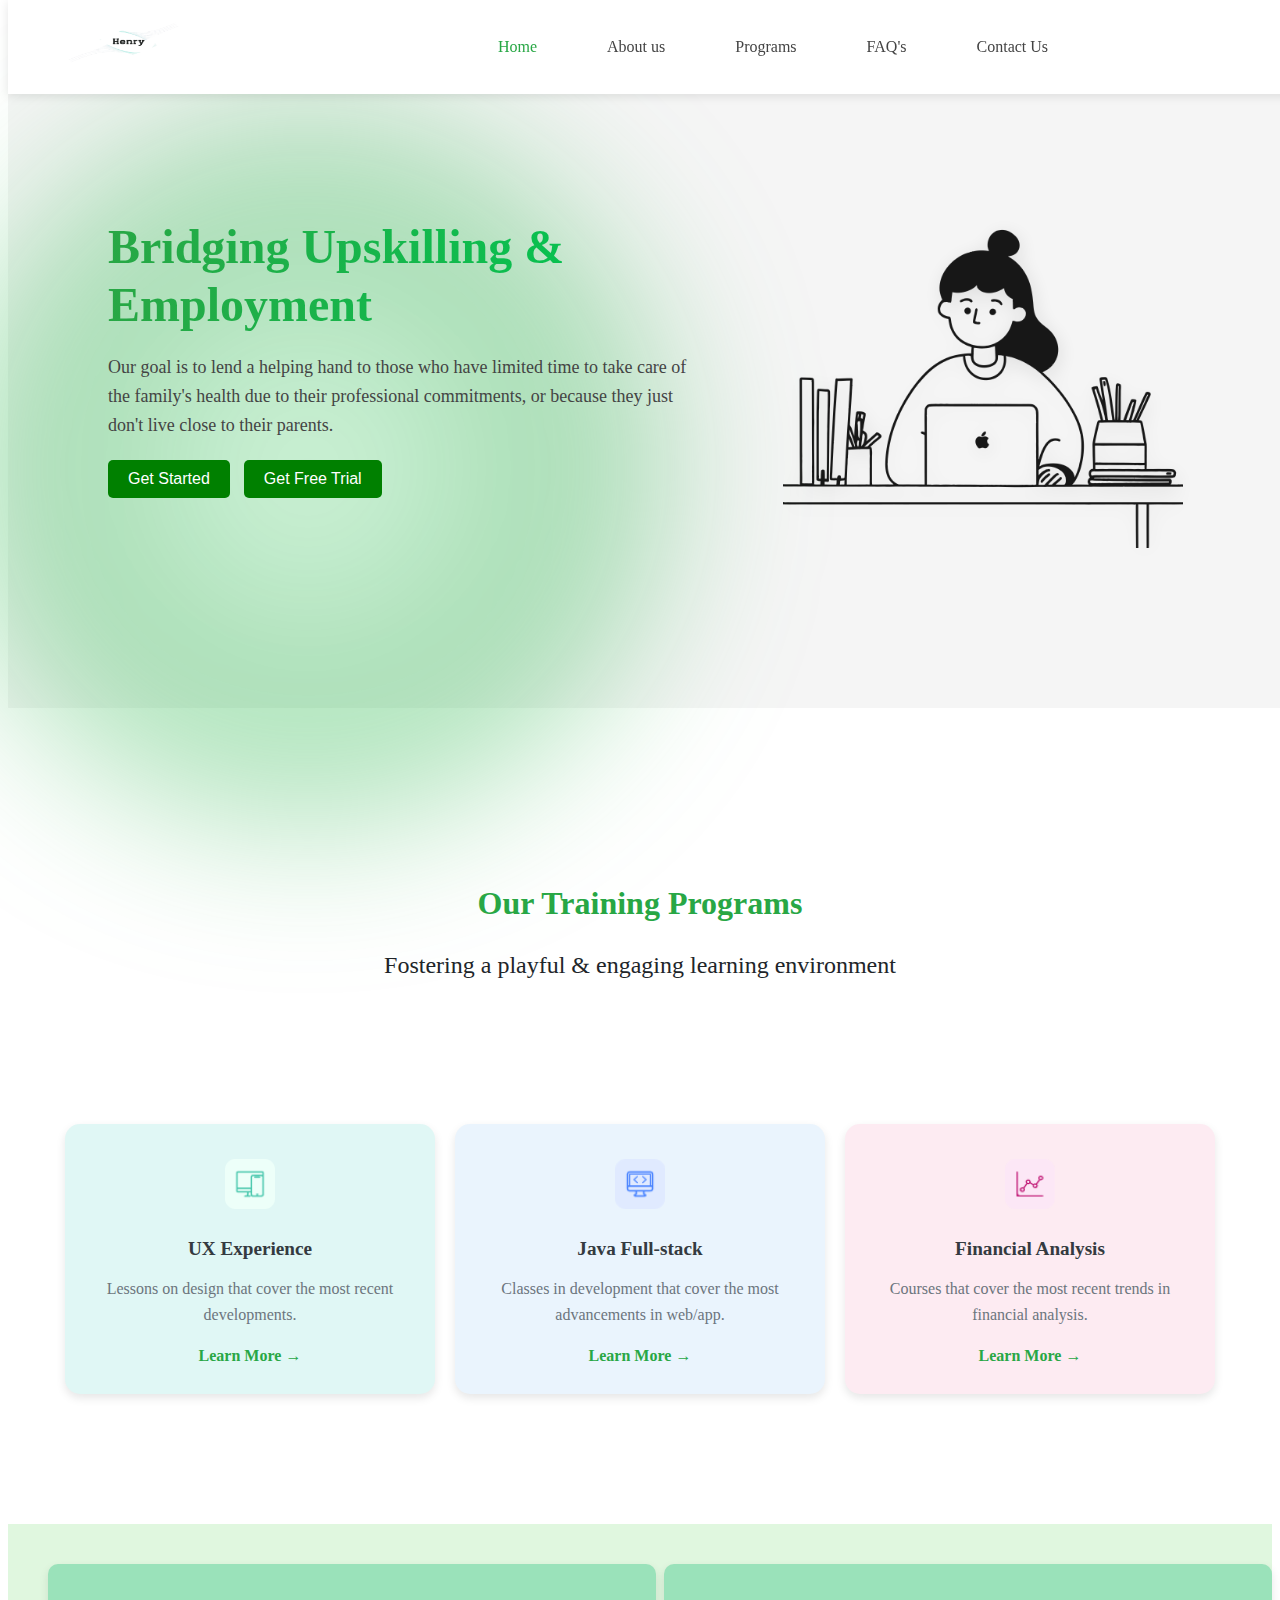
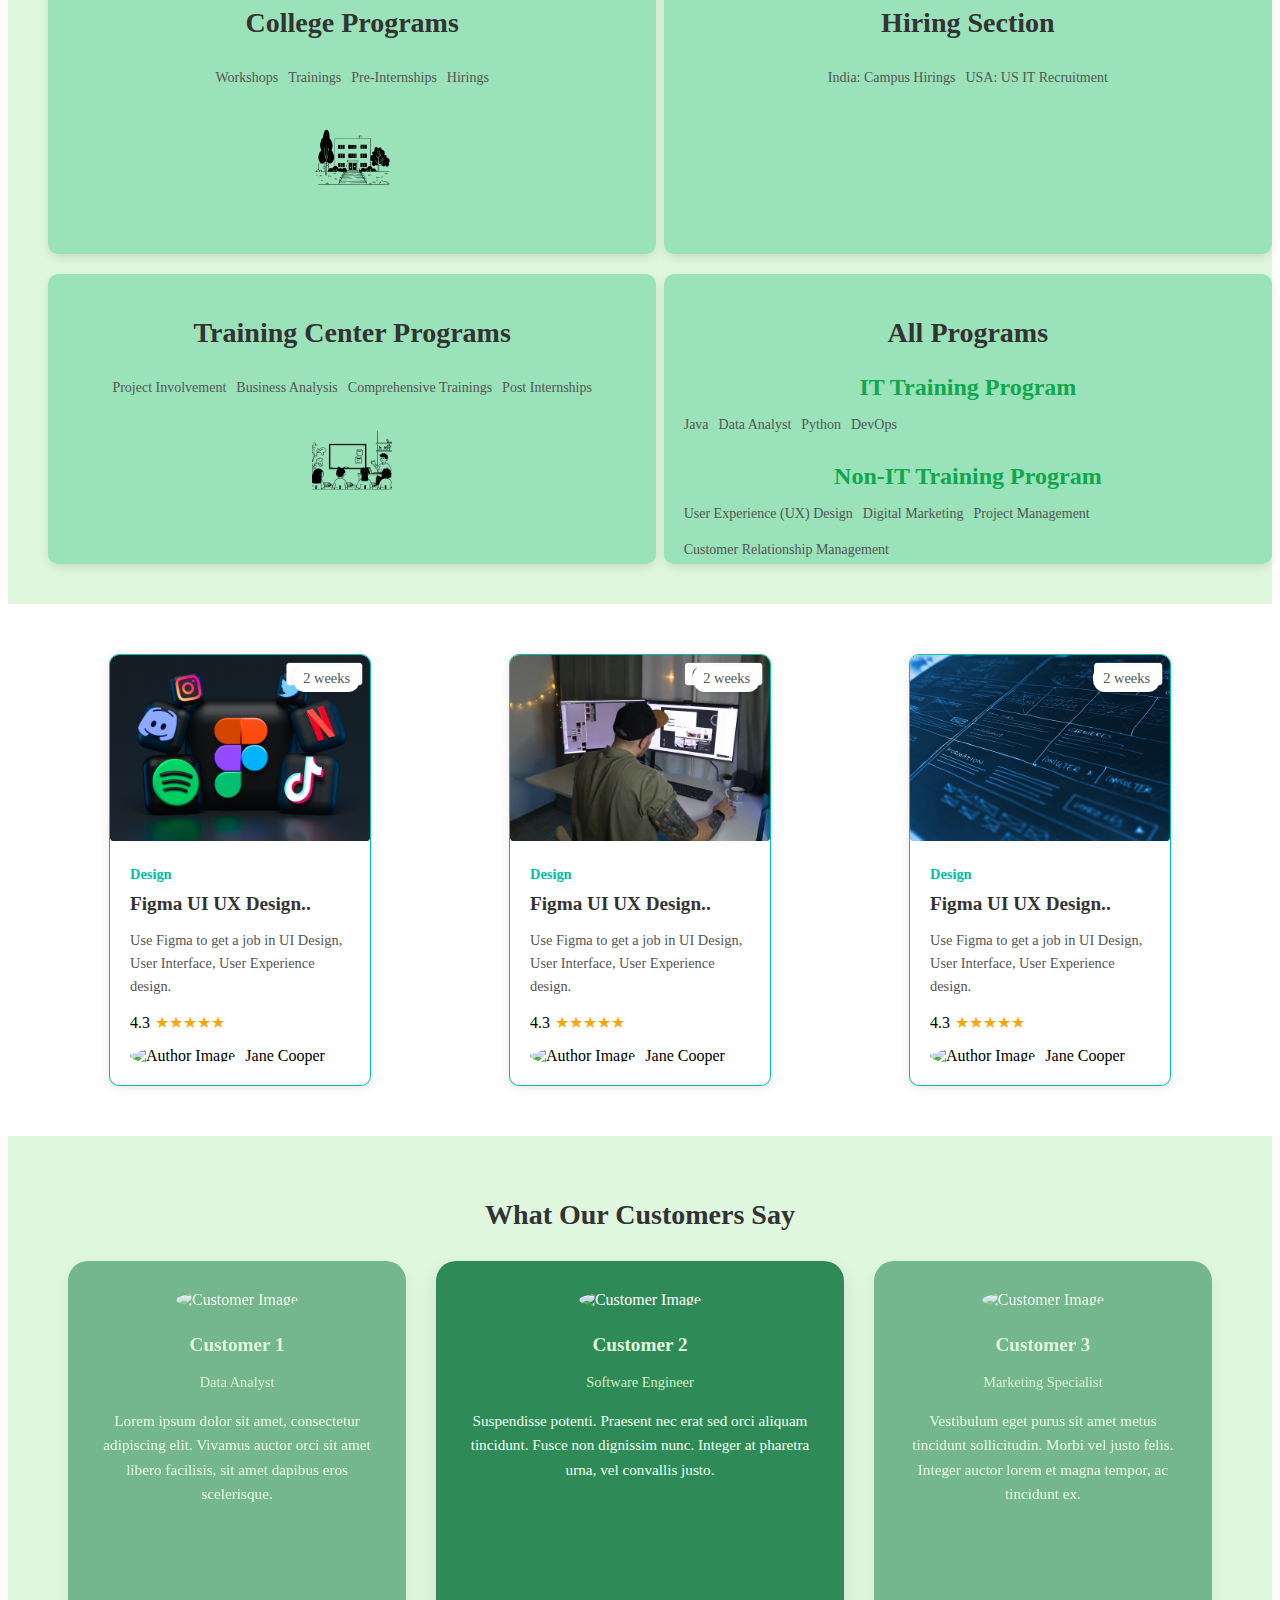
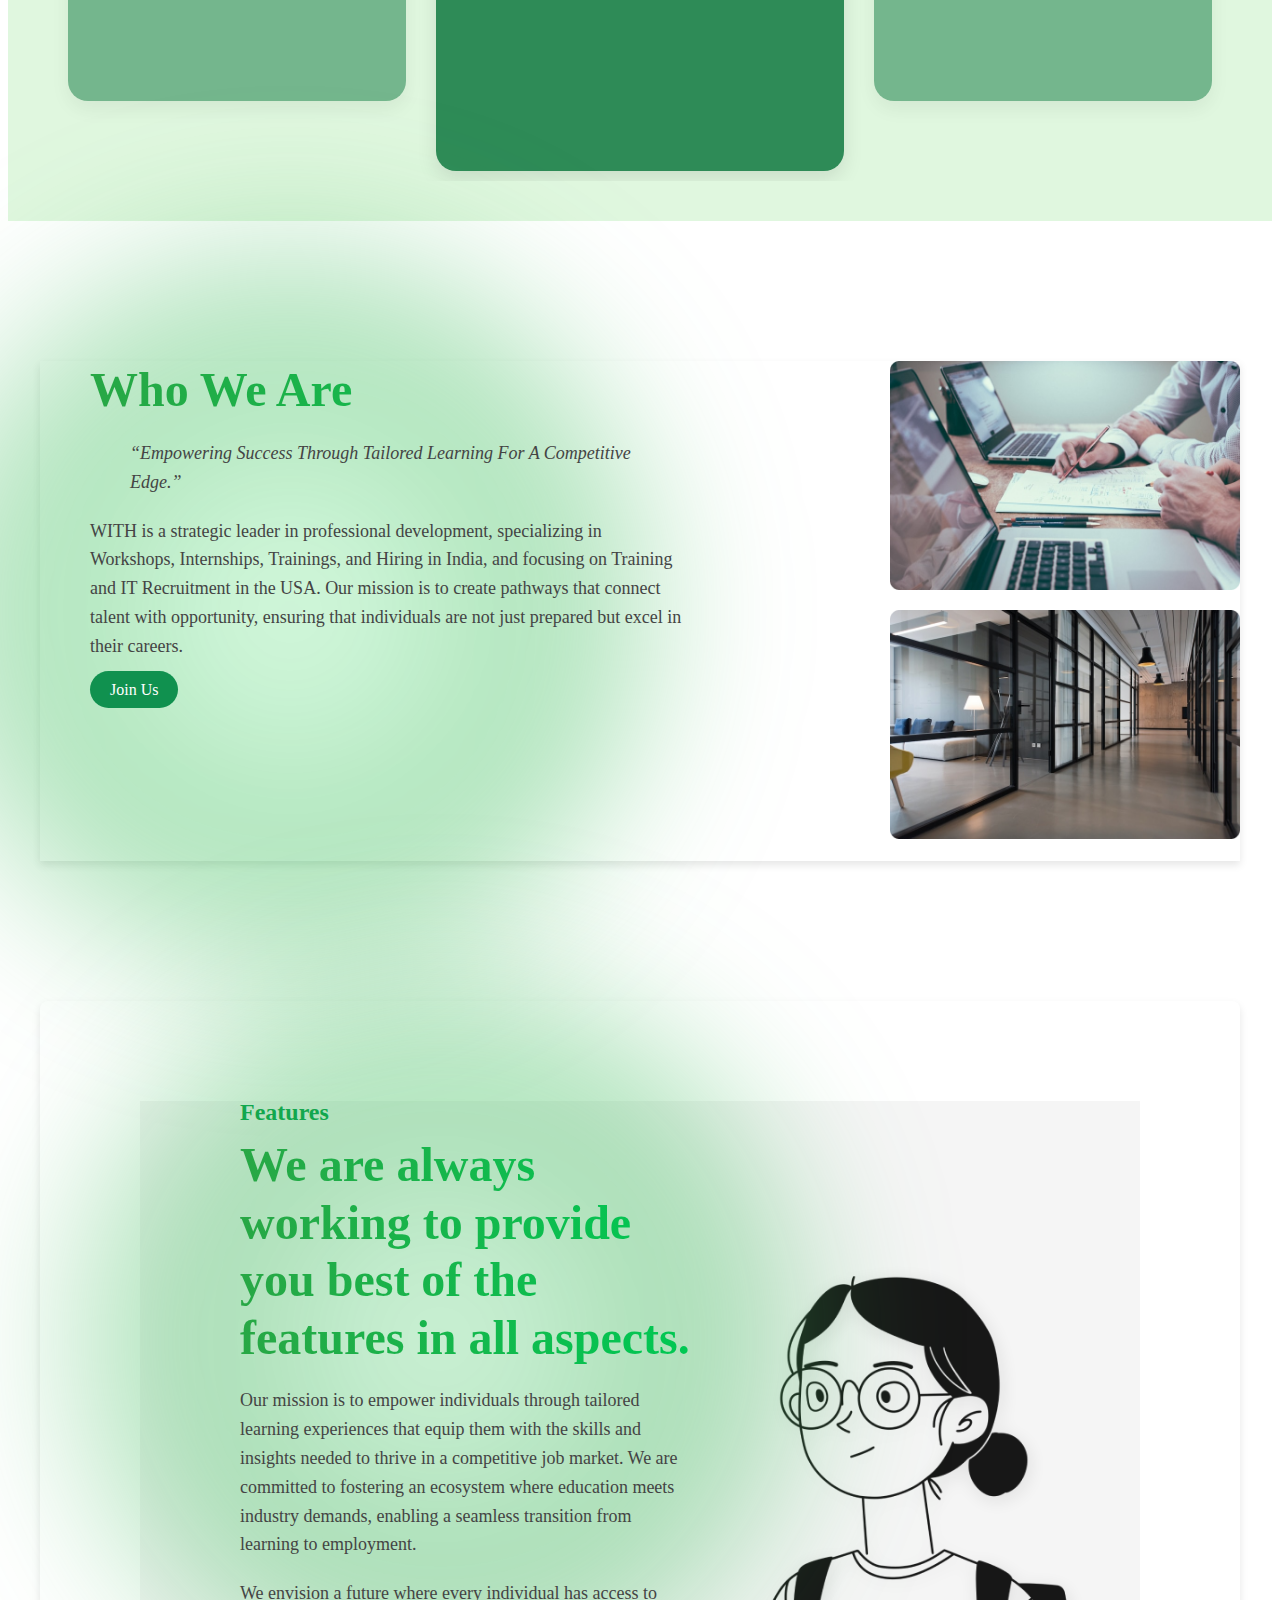
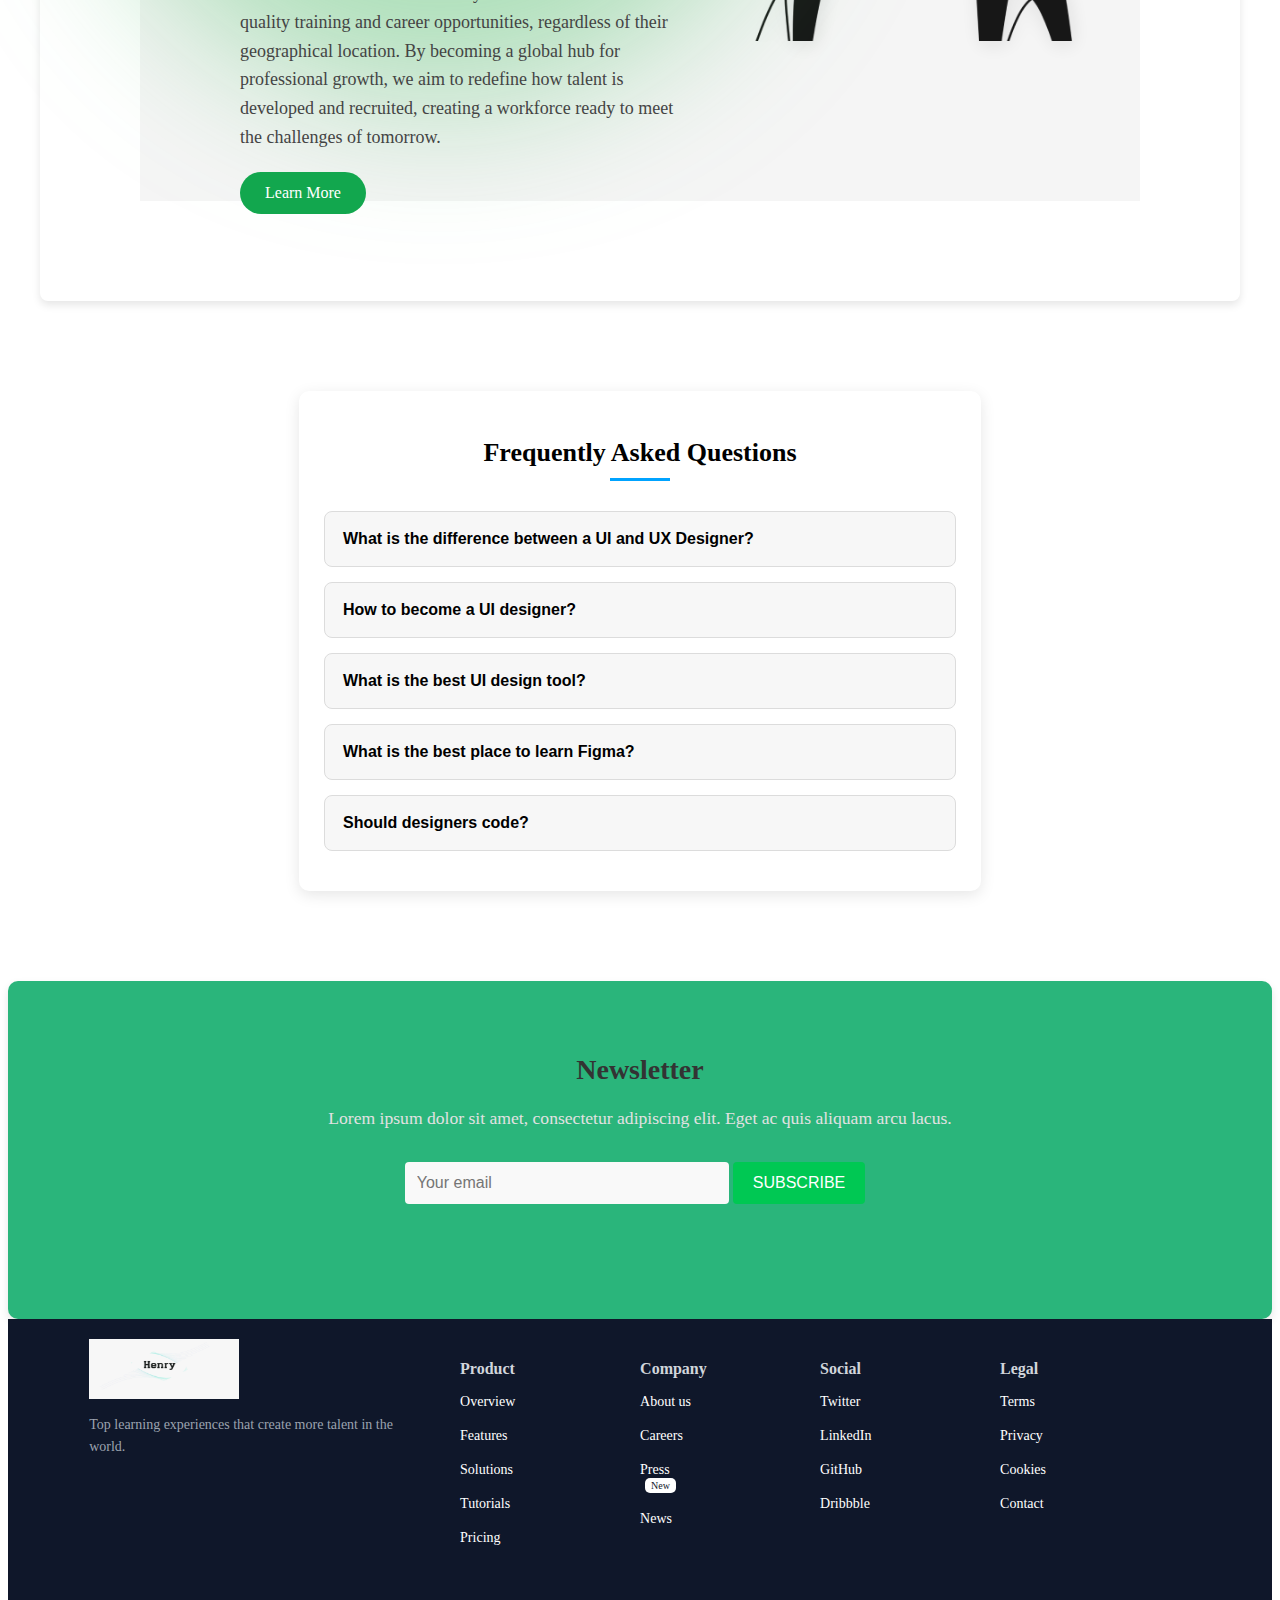
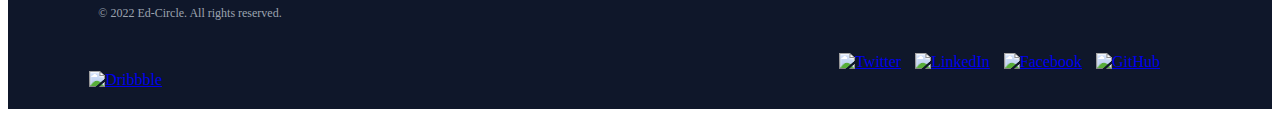
==== commit 709b5669: "b" ====
--- a/index.html
+++ b/index.html
@@ -10,7 +10,7 @@
 </head>
 <body>
 
-    <!-- Navigation Bar -->
+    <!-- 
     <nav class="navbar" data-aos="fade-down">
         <div class="logo">
             <img src="./images/WhatsApp_Image_2024-09-24_at_16.58.07-removebg-preview.png" style="width: 150px; height:50px; padding:0px">
@@ -23,13 +23,53 @@
             <li><a href="./enquiry.html">Contact Us</a></li>
         </ul>
         
-        <button class="sign-in-btn" onclick="redirectToLogin()">Sign in</button>
+        <button class="sign-in-btn">Sign in</button>
         <div class="burger">
             <div class="line1"></div>
             <div class="line2"></div>
             <div class="line3"></div>
         </div>
+    </nav> -->
+
+    <nav class="navbar" data-aos="fade-down">
+        <div class="logo">
+            <img src="./images/WhatsApp_Image_2024-09-24_at_16.58.07-removebg-preview.png" style="width: 150px; height:50px; padding:0px">
+        </div>
+        <div class="nav-container">
+            <ul class="nav-links">
+                <li><a href="#home" class="active">Home</a></li>
+                <li><a href="#about-us">About us</a></li>
+                <li><a href="#program">Programs</a></li>
+                <li><a href="#faq">FAQ's</a></li>
+                <li><a href="./enquiry.html">Contact Us</a></li>
+            </ul>
+        </div>
+        <div class="burger">
+            <div class="line1"></div>
+            <div class="line2"></div>
+            <div class="line3"></div>
+        </div>
     </nav>
+    <nav class="navbar10" data-aos="fade-down">
+        <div class="logo">
+            <img src="./images/WhatsApp_Image_2024-09-24_at_16.58.07-removebg-preview.png" style="width: 150px; height:50px; padding:0px">
+        </div>
+        <div class="nav-container10">
+            <ul class="nav-links10">
+                <li><a href="#home" class="active">Home</a></li>
+                <li><a href="#about-us">About Us</a></li>
+                <li><a href="#program">Programs</a></li>
+                <li><a href="#faq">FAQ's</a></li>
+                <li><a href="./enquiry.html">Contact Us</a></li>
+            </ul>
+        </div>
+        <div class="burger10" onclick="toggleMenu()">
+            <div class="line1"></div>
+            <div class="line2"></div>
+            <div class="line3"></div>
+        </div>
+    </nav>
+    
 
     <div class="container">
         <!-- Left content with gradient text and higher z-index -->
@@ -101,7 +141,7 @@
             </div>
     
             <!-- Training Center Programs Card -->
-            <div class="program-card">
+            <div class="program-card siuu">
                 <h2>Training Center Programs</h2>
                 <ul>
                     <li>Project Involvement</li>
@@ -390,6 +430,20 @@
 
     <script src="https://cdnjs.cloudflare.com/ajax/libs/aos/2.3.1/aos.js"></script>
     <script>
+        function toggleMenu() {
+            const navLinks = document.querySelector('.nav-links10');
+            navLinks.classList.toggle('nav-active');
+
+            const burger = document.querySelector('.burger10');
+            burger.classList.toggle('toggle');
+        }
+        const burger = document.querySelector('.burger');
+    const navLinks = document.querySelector('.nav-links');
+
+    burger.addEventListener('click', () => {
+        navLinks.classList.toggle('nav-active');
+        burger.classList.toggle('toggle');
+    });
         AOS.init({
             duration: 800, // duration of animations in milliseconds
             once: false // whether animation should happen only once
@@ -433,13 +487,6 @@
             document.getElementById('enquiryPopup').classList.remove('active');
             document.body.classList.remove('blur');
         };
-            const burger = document.querySelector('.burger');
-            const navLinks = document.querySelector('.nav-links');
-        
-            burger.addEventListener('click', () => {
-                navLinks.classList.toggle('active');
-                burger.classList.toggle('toggle');
-            });
 
     </script>
 </body>
--- a/styles.css
+++ b/styles.css
@@ -19,6 +19,10 @@
     top: 0;
     width: 100%;
     z-index: 1000;
+}
+
+.navbar10{
+    display: none;
 }
 
 .navbar .logo a {
@@ -225,7 +229,16 @@
         max-width: 100%;
         margin-bottom: 20px;
     }
-
+    .navbar10 {
+        display: flex;
+        justify-content: space-between;
+        align-items: center;
+        background-color: #333;
+        padding: 10px 20px;
+        position: relative;
+        z-index:10;
+        display: none;
+    }
     .content h1 {
         font-size: 32px;
         padding: 30px;
@@ -248,14 +261,20 @@
     }
 }
 
+
 /* Smaller Mobile Phones (max-width: 576px) */
 @media (max-width: 576px) {
     .navbar {
         padding: 10px 20px;
+        display: none;
     }
 
     .nav-links {
         font-size: 14px;
+        display: none;
+    }
+    .nav-container{
+        display: none;
     }
 
     .content h1 {
@@ -277,6 +296,26 @@
 
     .image-container img {
         height: auto;
+    }
+}
+@media (max-width: 768px) {
+    .nav-links10 {
+        position: absolute;
+        right: 0;
+        height: 30%;
+        top: 60px;
+        background-color: #333;
+        flex-direction: column;
+        align-items: center;
+        transition: transform 0.5s ease-in;
+    }
+
+    .nav-links10 li {
+        margin: 20px 0;
+    }
+
+    .burger10 {
+        display: none;
     }
 }
 /* Section Styling */
@@ -1738,9 +1777,16 @@
 
 @media (max-width: 480px) {
     .navbar{
-        width: 460px;
+        display: none;
+    }
+    .navbar10 {
         display: flex;
-        flex-direction: row;
+        justify-content: space-between;
+        align-items: center;
+        background-color: #333;
+        padding: 10px 20px;
+        position: relative;
+        z-index:10;
     }
     h1 {
         font-size: 1.5rem; /* Heading size for very small screens */
@@ -1819,4 +1865,4 @@
         width: 460px;
         padding-bottom: 0%;
     }
-}+}
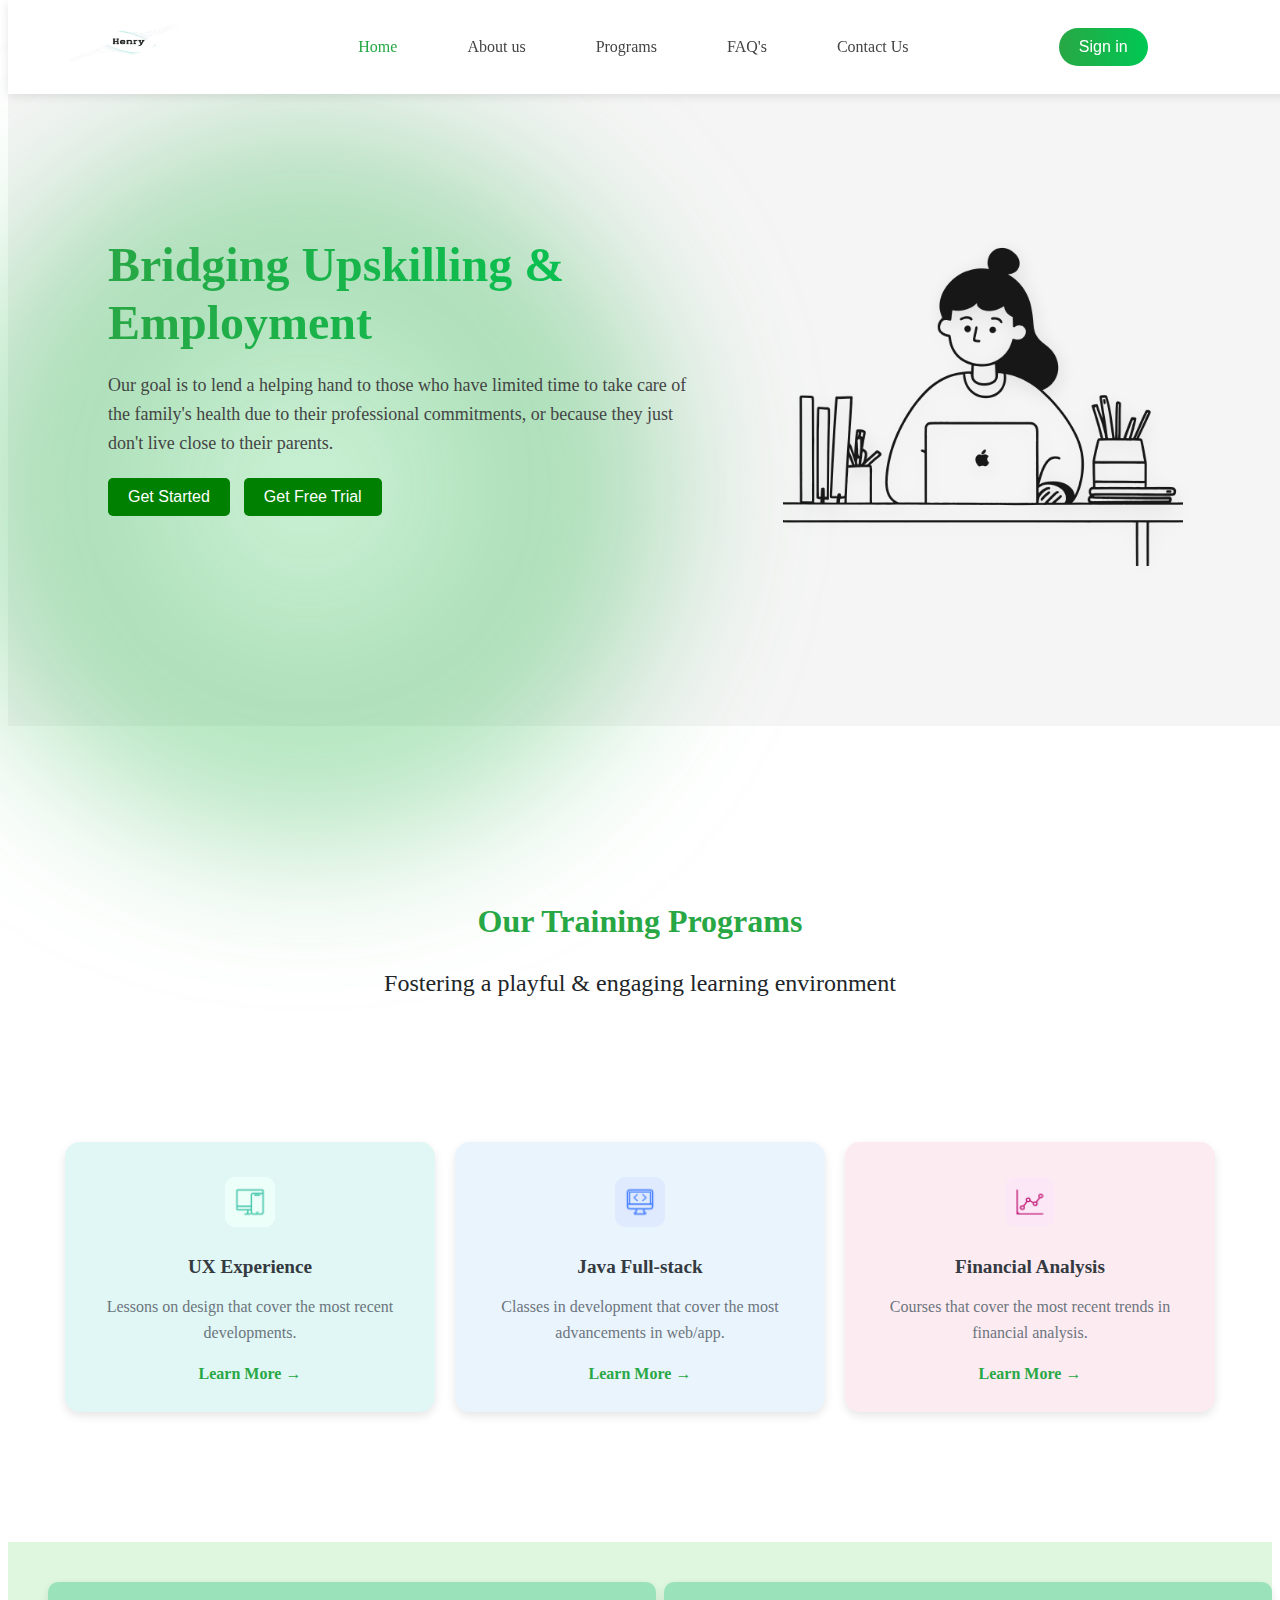
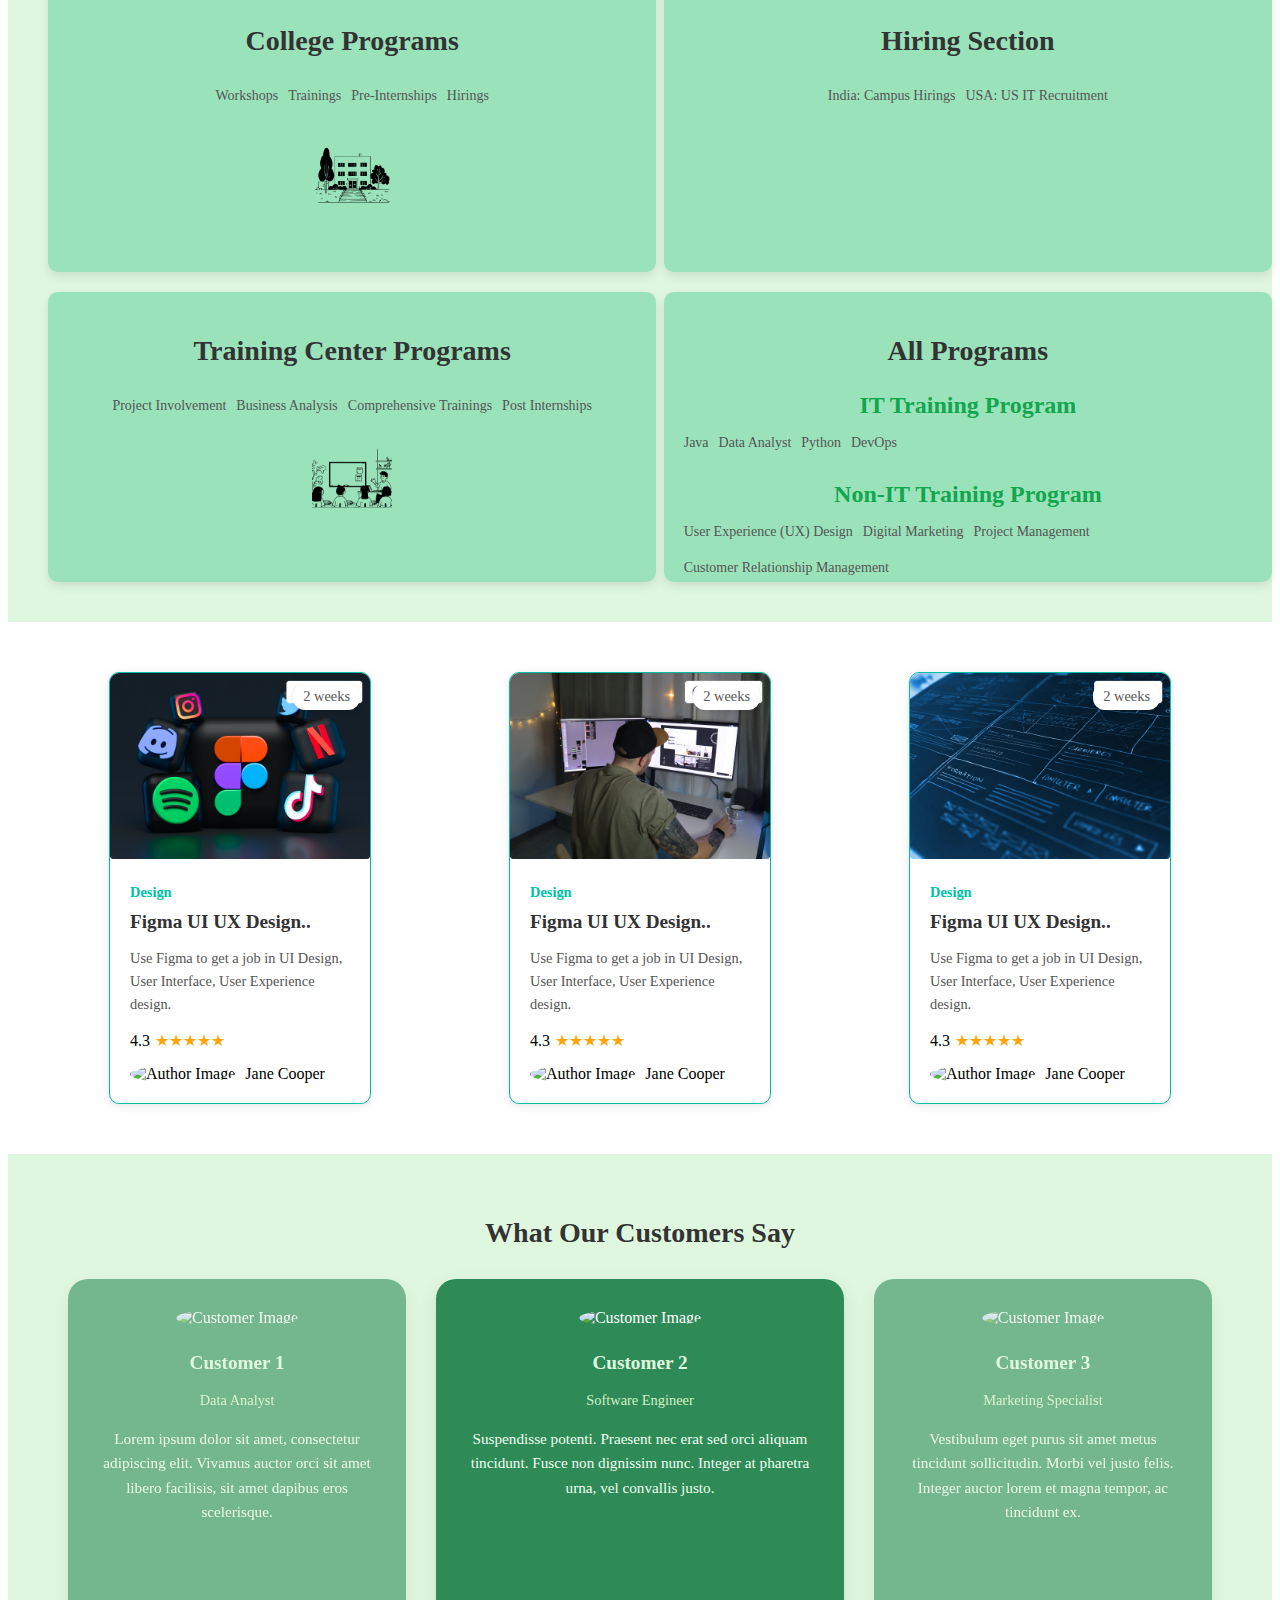
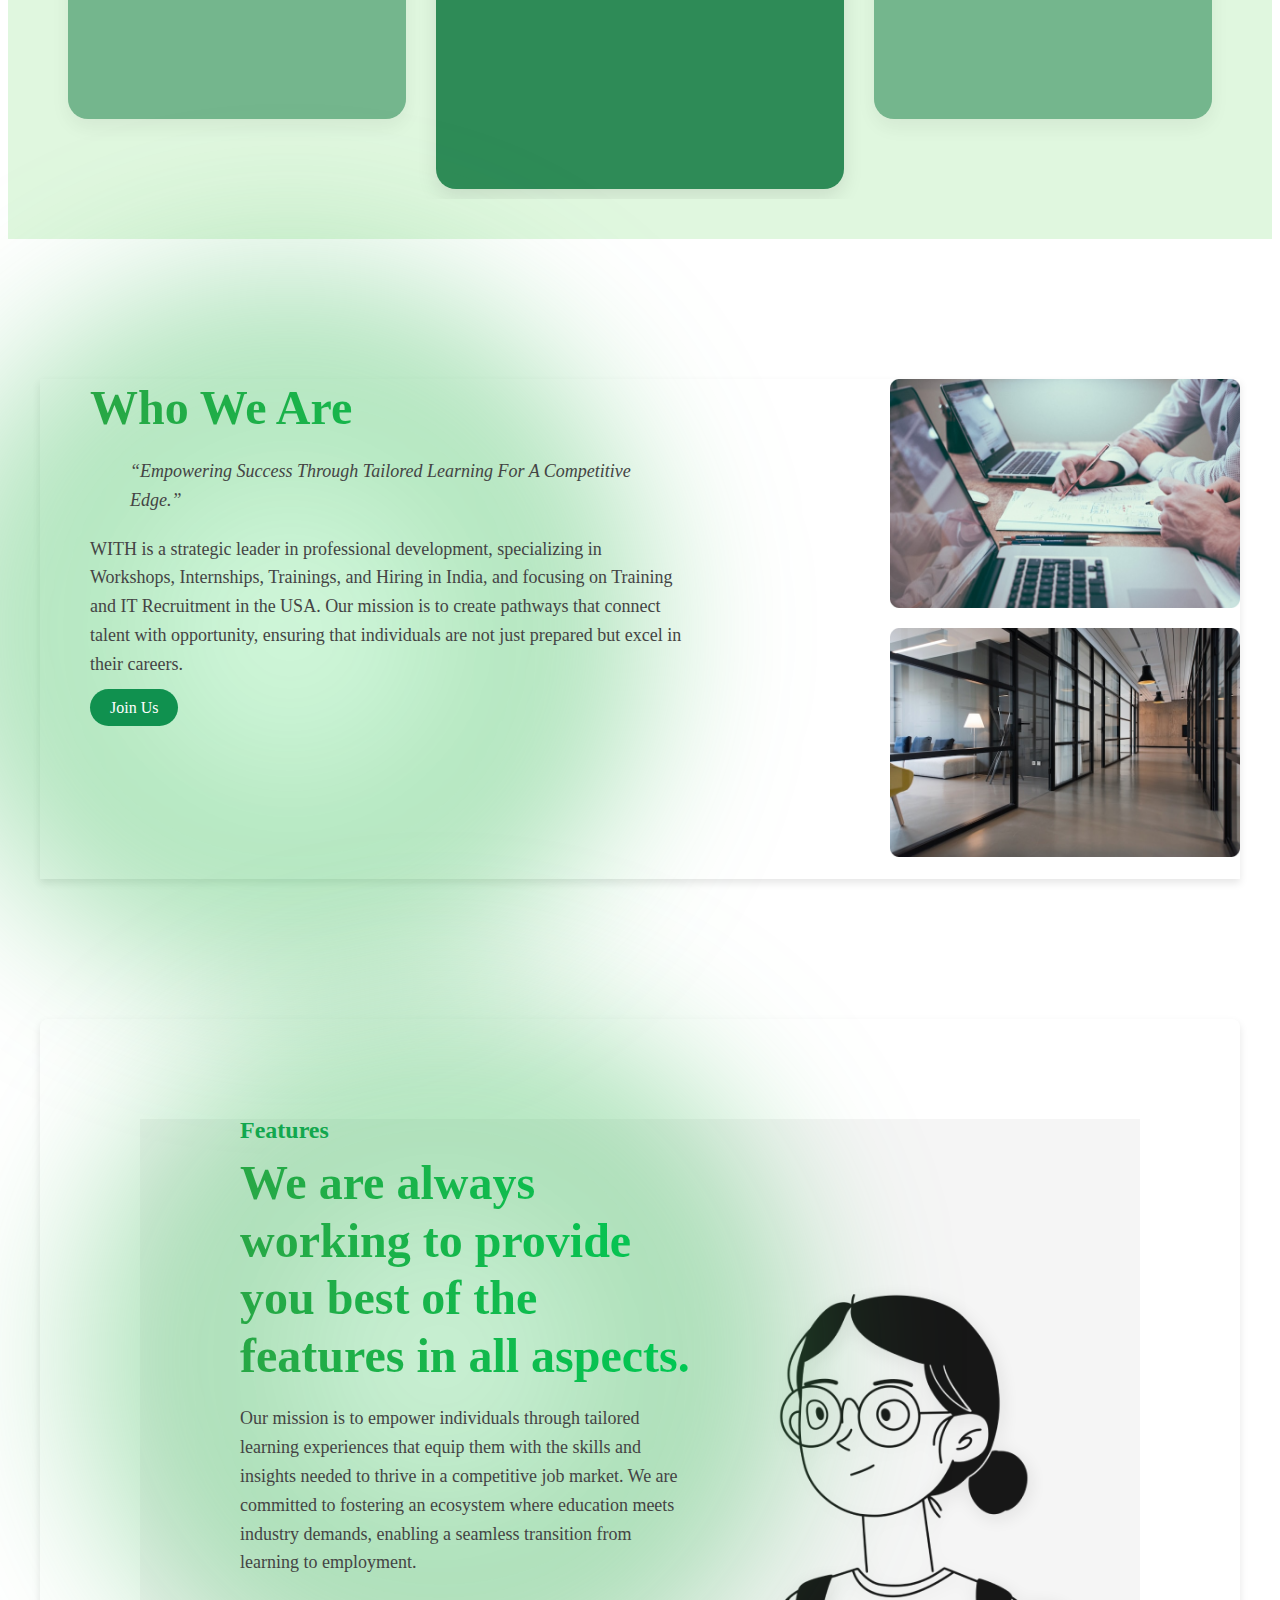
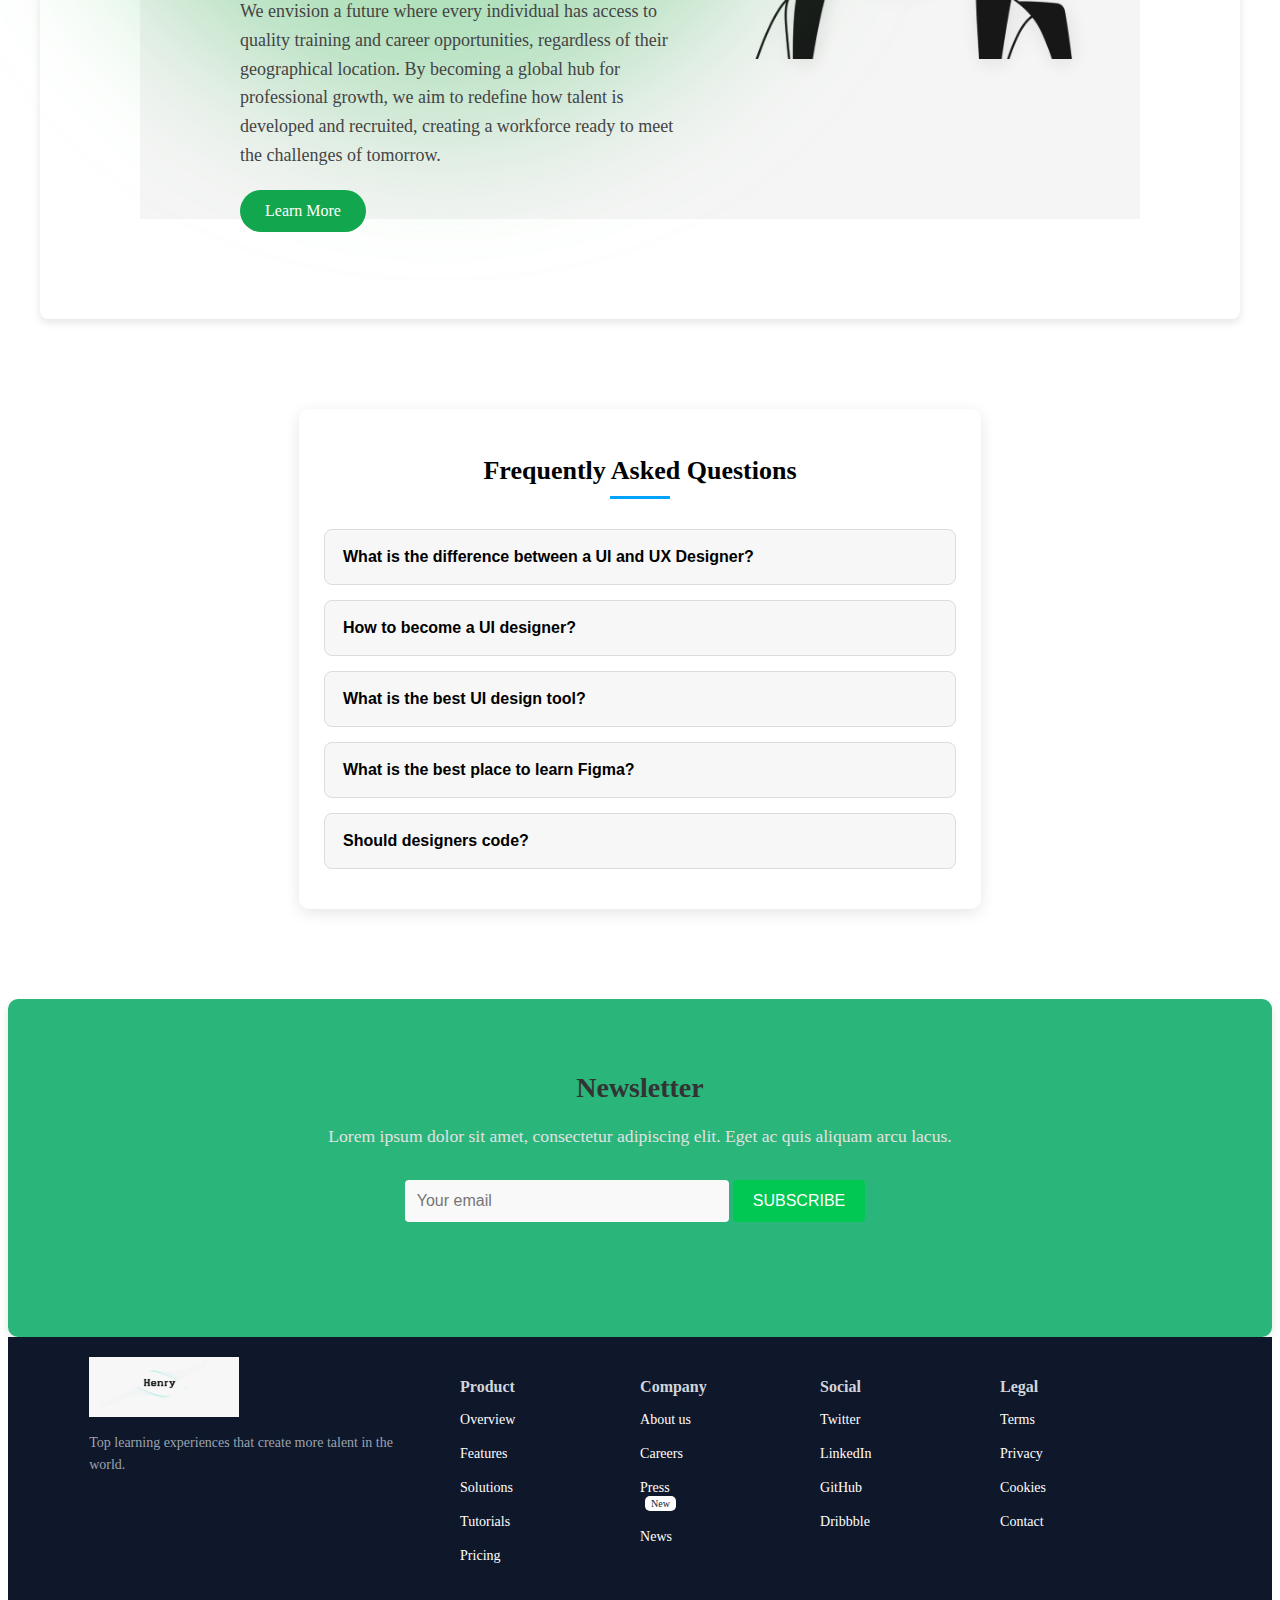
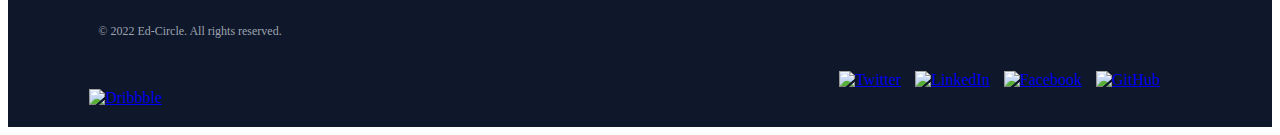
==== commit 6cc99801: "" ====
--- a/index.html
+++ b/index.html
@@ -10,7 +10,7 @@
 </head>
 <body>
 
-    <!-- 
+    <!-- Navigation Bar -->
     <nav class="navbar" data-aos="fade-down">
         <div class="logo">
             <img src="./images/WhatsApp_Image_2024-09-24_at_16.58.07-removebg-preview.png" style="width: 150px; height:50px; padding:0px">
@@ -23,33 +23,14 @@
             <li><a href="./enquiry.html">Contact Us</a></li>
         </ul>
         
-        <button class="sign-in-btn">Sign in</button>
+        <button class="sign-in-btn" onclick="redirectToLogin()">Sign in</button>
         <div class="burger">
             <div class="line1"></div>
             <div class="line2"></div>
             <div class="line3"></div>
         </div>
-    </nav> -->
-
-    <nav class="navbar" data-aos="fade-down">
-        <div class="logo">
-            <img src="./images/WhatsApp_Image_2024-09-24_at_16.58.07-removebg-preview.png" style="width: 150px; height:50px; padding:0px">
-        </div>
-        <div class="nav-container">
-            <ul class="nav-links">
-                <li><a href="#home" class="active">Home</a></li>
-                <li><a href="#about-us">About us</a></li>
-                <li><a href="#program">Programs</a></li>
-                <li><a href="#faq">FAQ's</a></li>
-                <li><a href="./enquiry.html">Contact Us</a></li>
-            </ul>
-        </div>
-        <div class="burger">
-            <div class="line1"></div>
-            <div class="line2"></div>
-            <div class="line3"></div>
-        </div>
     </nav>
+<<<<<<< HEAD
     <nav class="navbar10" data-aos="fade-down">
         <div class="logo">
             <img src="./images/WhatsApp_Image_2024-09-24_at_16.58.07-removebg-preview.png" style="width: 150px; height:50px; padding:0px">
@@ -70,6 +51,8 @@
         </div>
     </nav>
     
+=======
+>>>>>>> 7cf659ab7db31e8b2b45a493cccd2091f5a05e5b
 
     <div class="container">
         <!-- Left content with gradient text and higher z-index -->
@@ -141,7 +124,7 @@
             </div>
     
             <!-- Training Center Programs Card -->
-            <div class="program-card siuu">
+            <div class="program-card">
                 <h2>Training Center Programs</h2>
                 <ul>
                     <li>Project Involvement</li>
@@ -430,6 +413,7 @@
 
     <script src="https://cdnjs.cloudflare.com/ajax/libs/aos/2.3.1/aos.js"></script>
     <script>
+<<<<<<< HEAD
         function toggleMenu() {
             const navLinks = document.querySelector('.nav-links10');
             navLinks.classList.toggle('nav-active');
@@ -444,6 +428,8 @@
         navLinks.classList.toggle('nav-active');
         burger.classList.toggle('toggle');
     });
+=======
+>>>>>>> 7cf659ab7db31e8b2b45a493cccd2091f5a05e5b
         AOS.init({
             duration: 800, // duration of animations in milliseconds
             once: false // whether animation should happen only once
@@ -487,6 +473,13 @@
             document.getElementById('enquiryPopup').classList.remove('active');
             document.body.classList.remove('blur');
         };
+            const burger = document.querySelector('.burger');
+            const navLinks = document.querySelector('.nav-links');
+        
+            burger.addEventListener('click', () => {
+                navLinks.classList.toggle('active');
+                burger.classList.toggle('toggle');
+            });
 
     </script>
 </body>
--- a/styles.css
+++ b/styles.css
@@ -229,16 +229,9 @@
         max-width: 100%;
         margin-bottom: 20px;
     }
-    .navbar10 {
-        display: flex;
-        justify-content: space-between;
-        align-items: center;
-        background-color: #333;
-        padding: 10px 20px;
-        position: relative;
-        z-index:10;
-        display: none;
-    }
+.navbar{
+    display: none;
+}
     .content h1 {
         font-size: 32px;
         padding: 30px;
@@ -261,20 +254,14 @@
     }
 }
 
-
 /* Smaller Mobile Phones (max-width: 576px) */
 @media (max-width: 576px) {
     .navbar {
         padding: 10px 20px;
-        display: none;
     }
 
     .nav-links {
         font-size: 14px;
-        display: none;
-    }
-    .nav-container{
-        display: none;
     }
 
     .content h1 {
@@ -307,6 +294,7 @@
         background-color: #333;
         flex-direction: column;
         align-items: center;
+        display: none;
         transition: transform 0.5s ease-in;
     }
 
@@ -1865,4 +1853,4 @@
         width: 460px;
         padding-bottom: 0%;
     }
-}
+}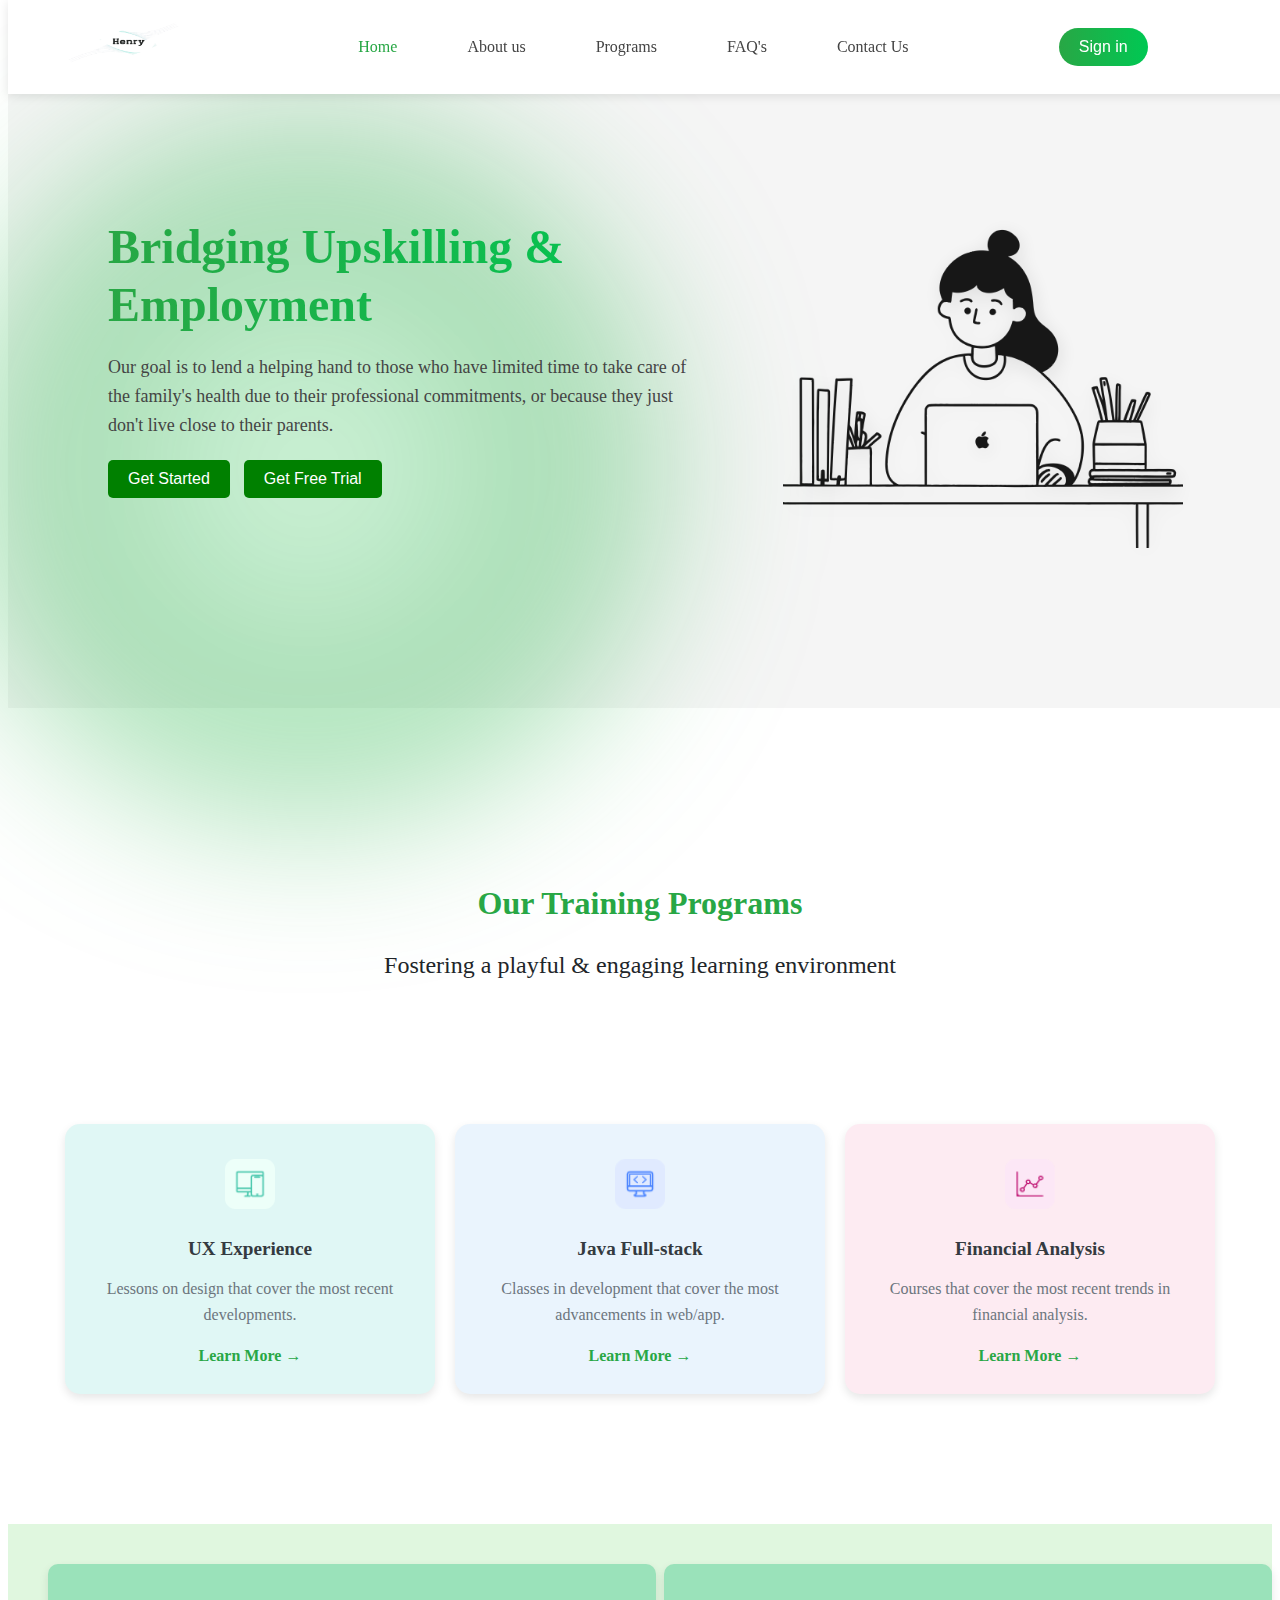
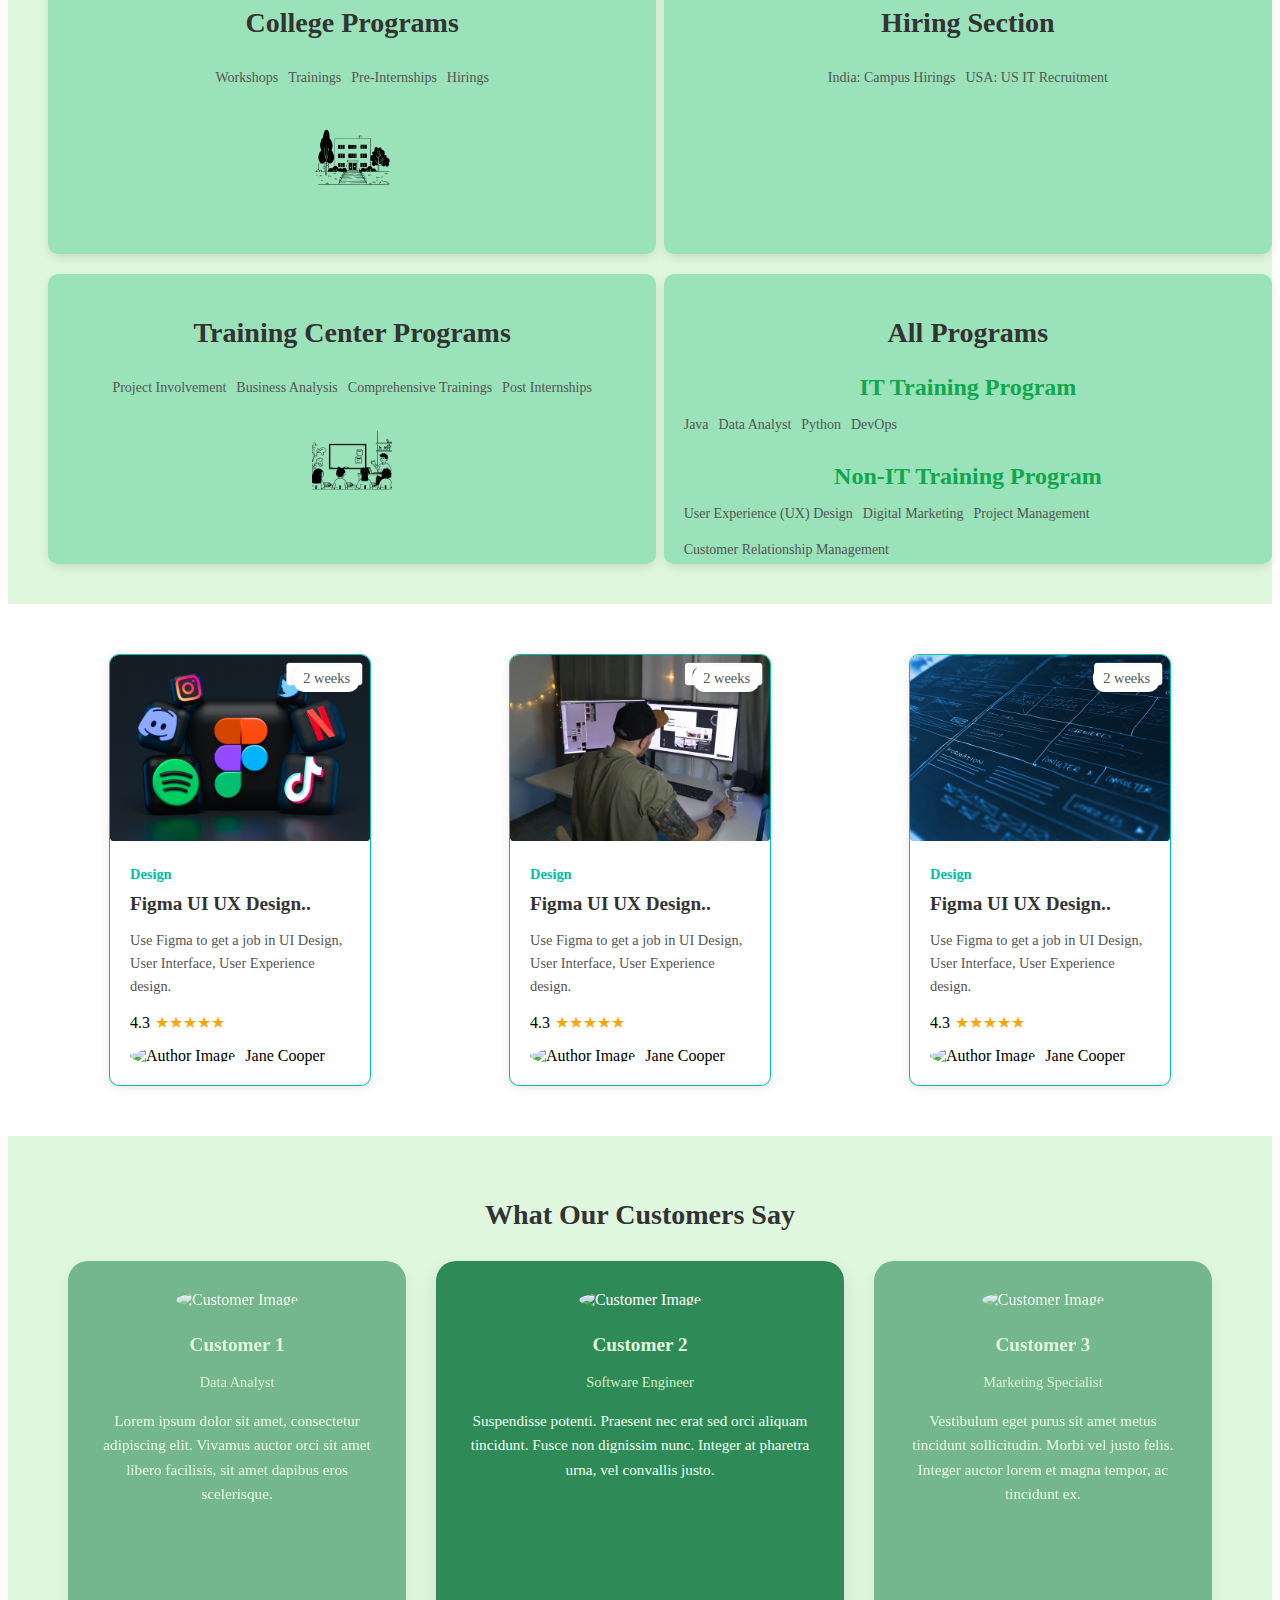
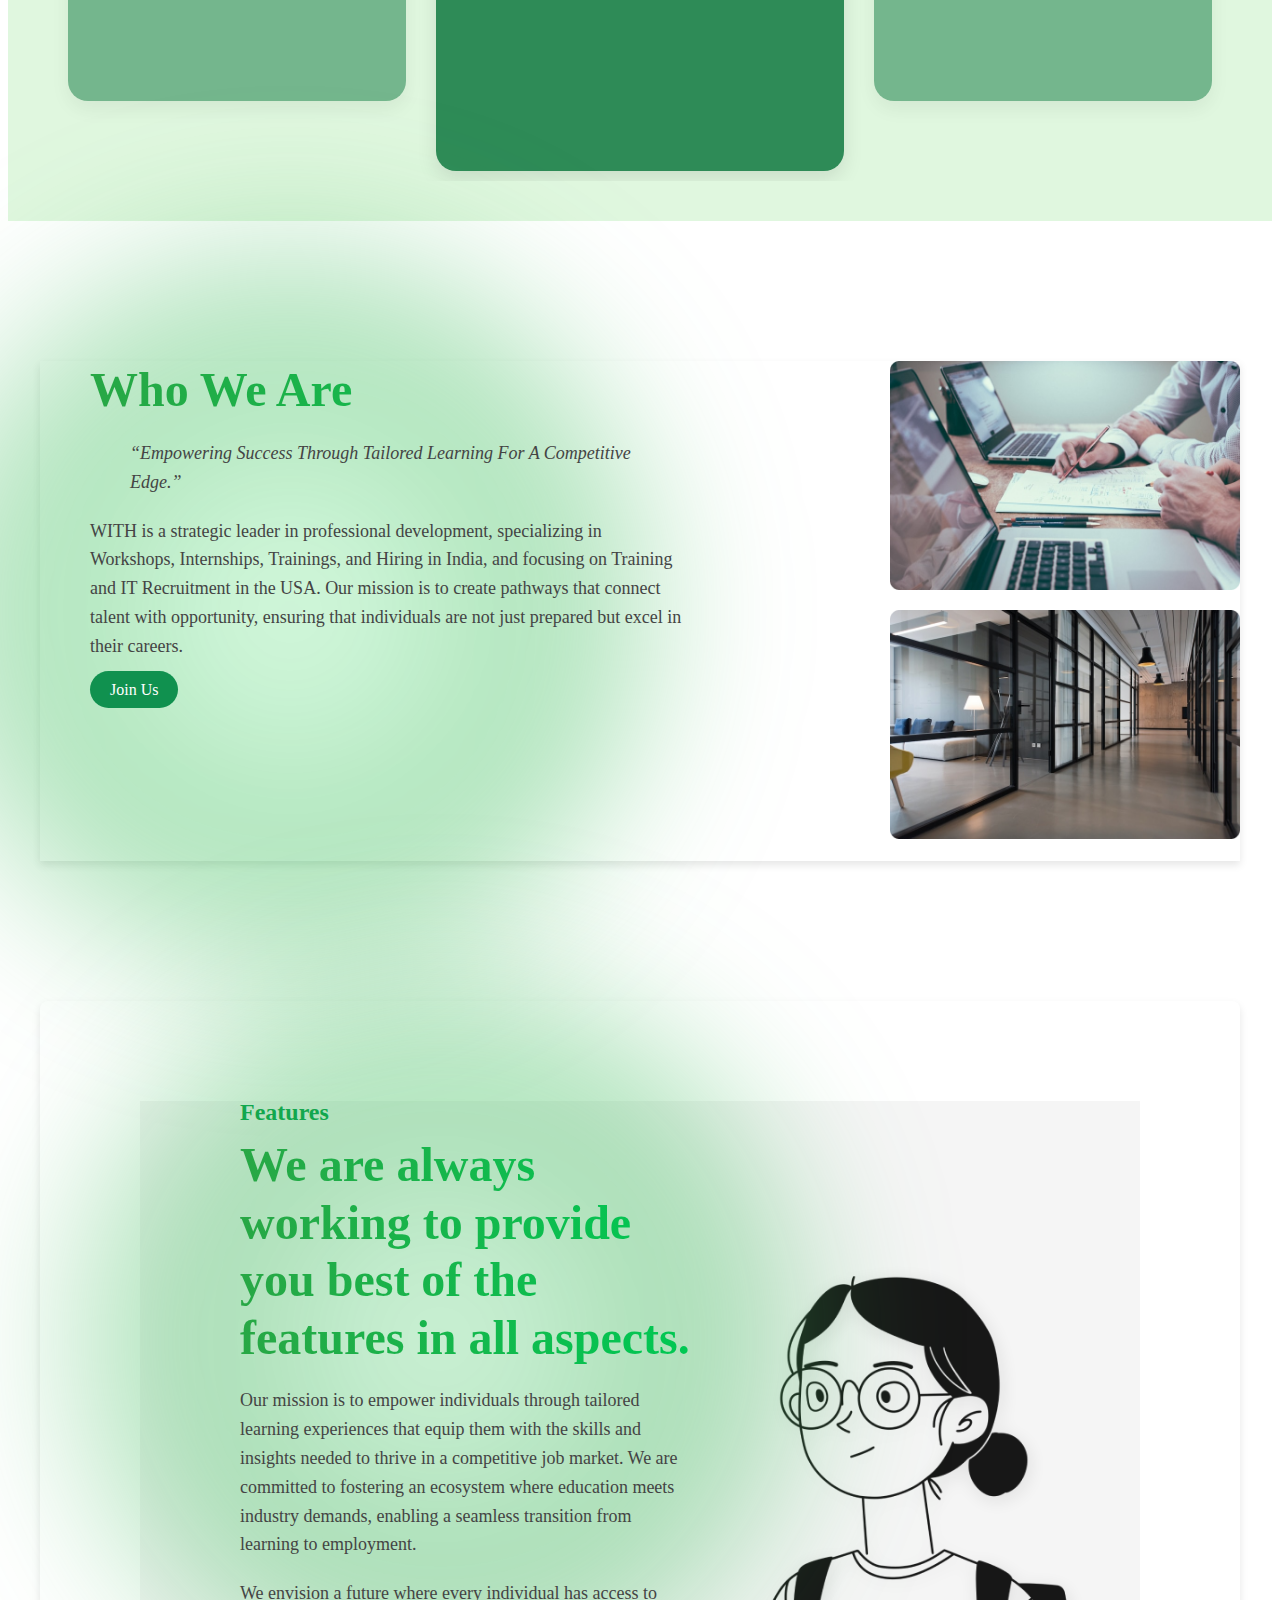
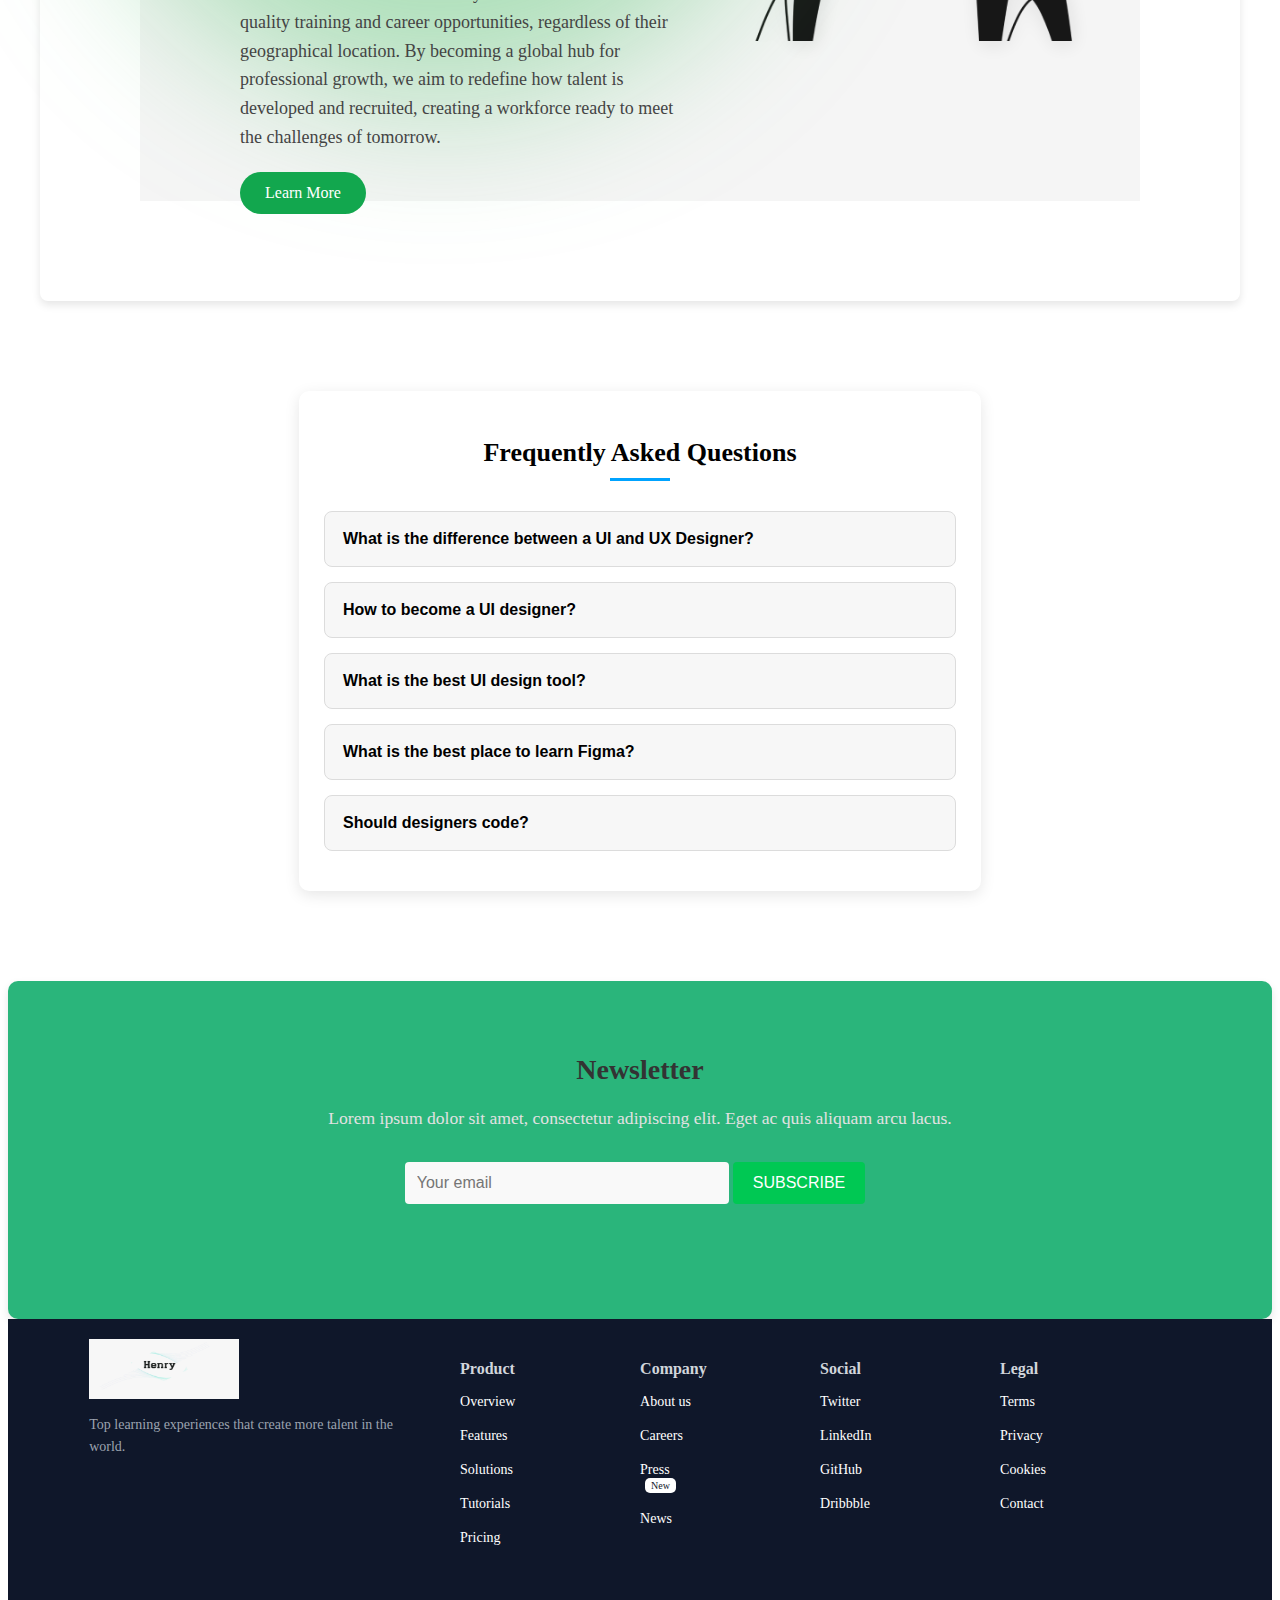
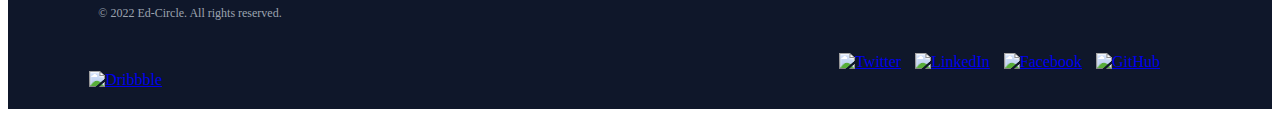
==== commit a8cba1b9: "hh" ====
--- a/index.html
+++ b/index.html
@@ -30,7 +30,6 @@
             <div class="line3"></div>
         </div>
     </nav>
-<<<<<<< HEAD
     <nav class="navbar10" data-aos="fade-down">
         <div class="logo">
             <img src="./images/WhatsApp_Image_2024-09-24_at_16.58.07-removebg-preview.png" style="width: 150px; height:50px; padding:0px">
@@ -51,8 +50,6 @@
         </div>
     </nav>
     
-=======
->>>>>>> 7cf659ab7db31e8b2b45a493cccd2091f5a05e5b
 
     <div class="container">
         <!-- Left content with gradient text and higher z-index -->
@@ -413,7 +410,6 @@
 
     <script src="https://cdnjs.cloudflare.com/ajax/libs/aos/2.3.1/aos.js"></script>
     <script>
-<<<<<<< HEAD
         function toggleMenu() {
             const navLinks = document.querySelector('.nav-links10');
             navLinks.classList.toggle('nav-active');
@@ -428,8 +424,7 @@
         navLinks.classList.toggle('nav-active');
         burger.classList.toggle('toggle');
     });
-=======
->>>>>>> 7cf659ab7db31e8b2b45a493cccd2091f5a05e5b
+
         AOS.init({
             duration: 800, // duration of animations in milliseconds
             once: false // whether animation should happen only once
@@ -473,8 +468,6 @@
             document.getElementById('enquiryPopup').classList.remove('active');
             document.body.classList.remove('blur');
         };
-            const burger = document.querySelector('.burger');
-            const navLinks = document.querySelector('.nav-links');
         
             burger.addEventListener('click', () => {
                 navLinks.classList.toggle('active');
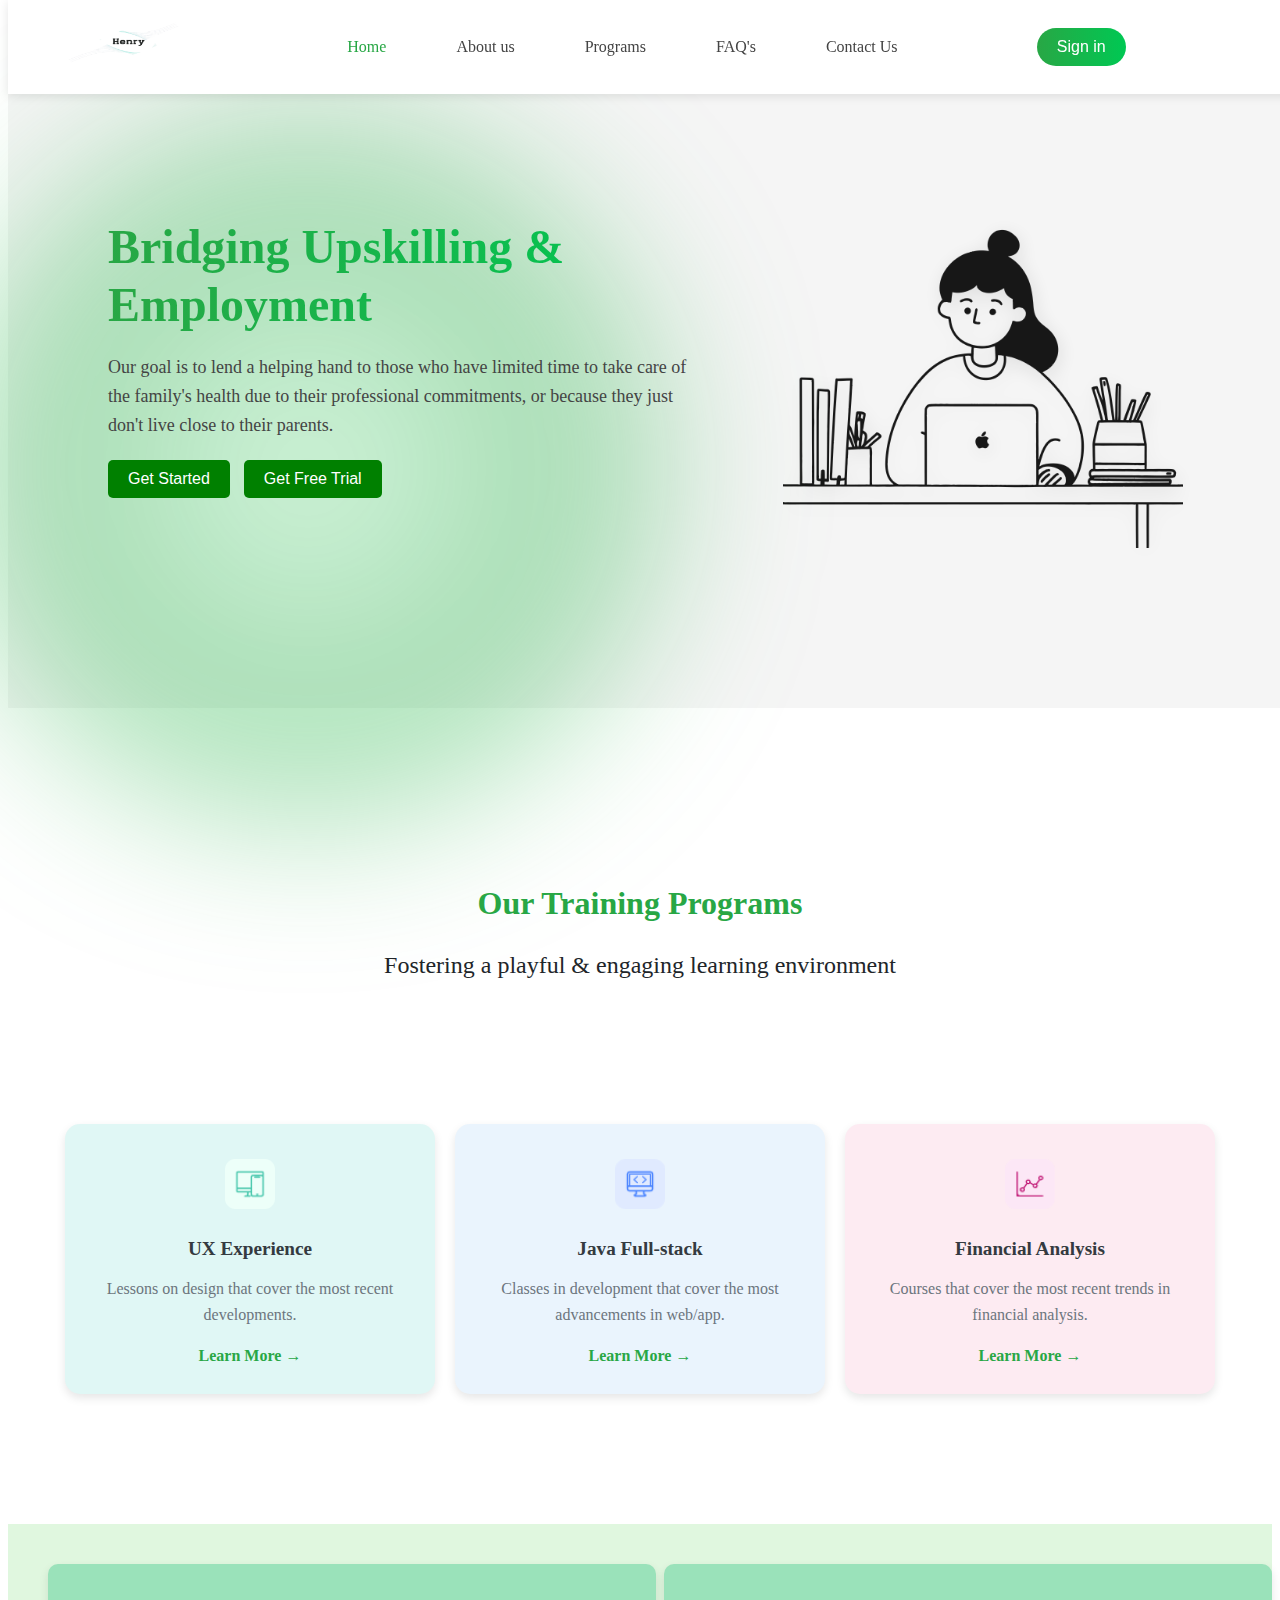
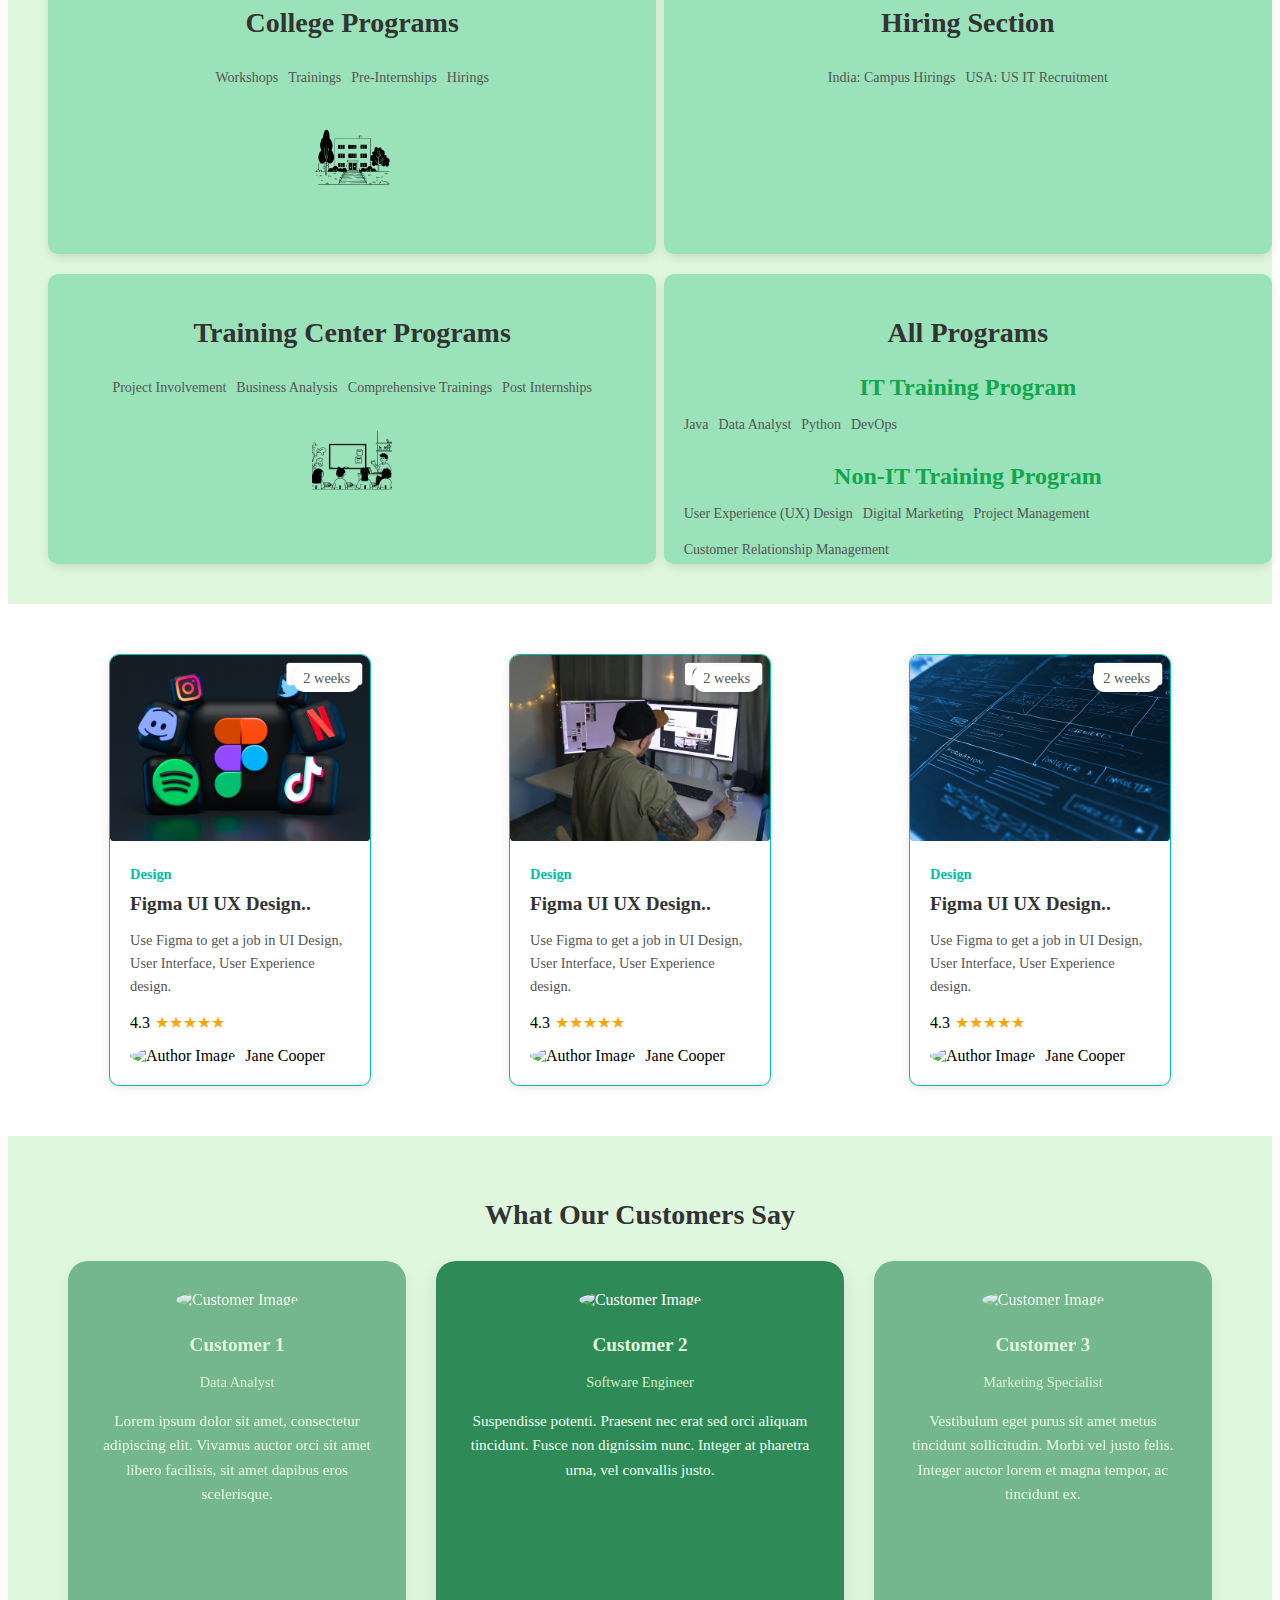
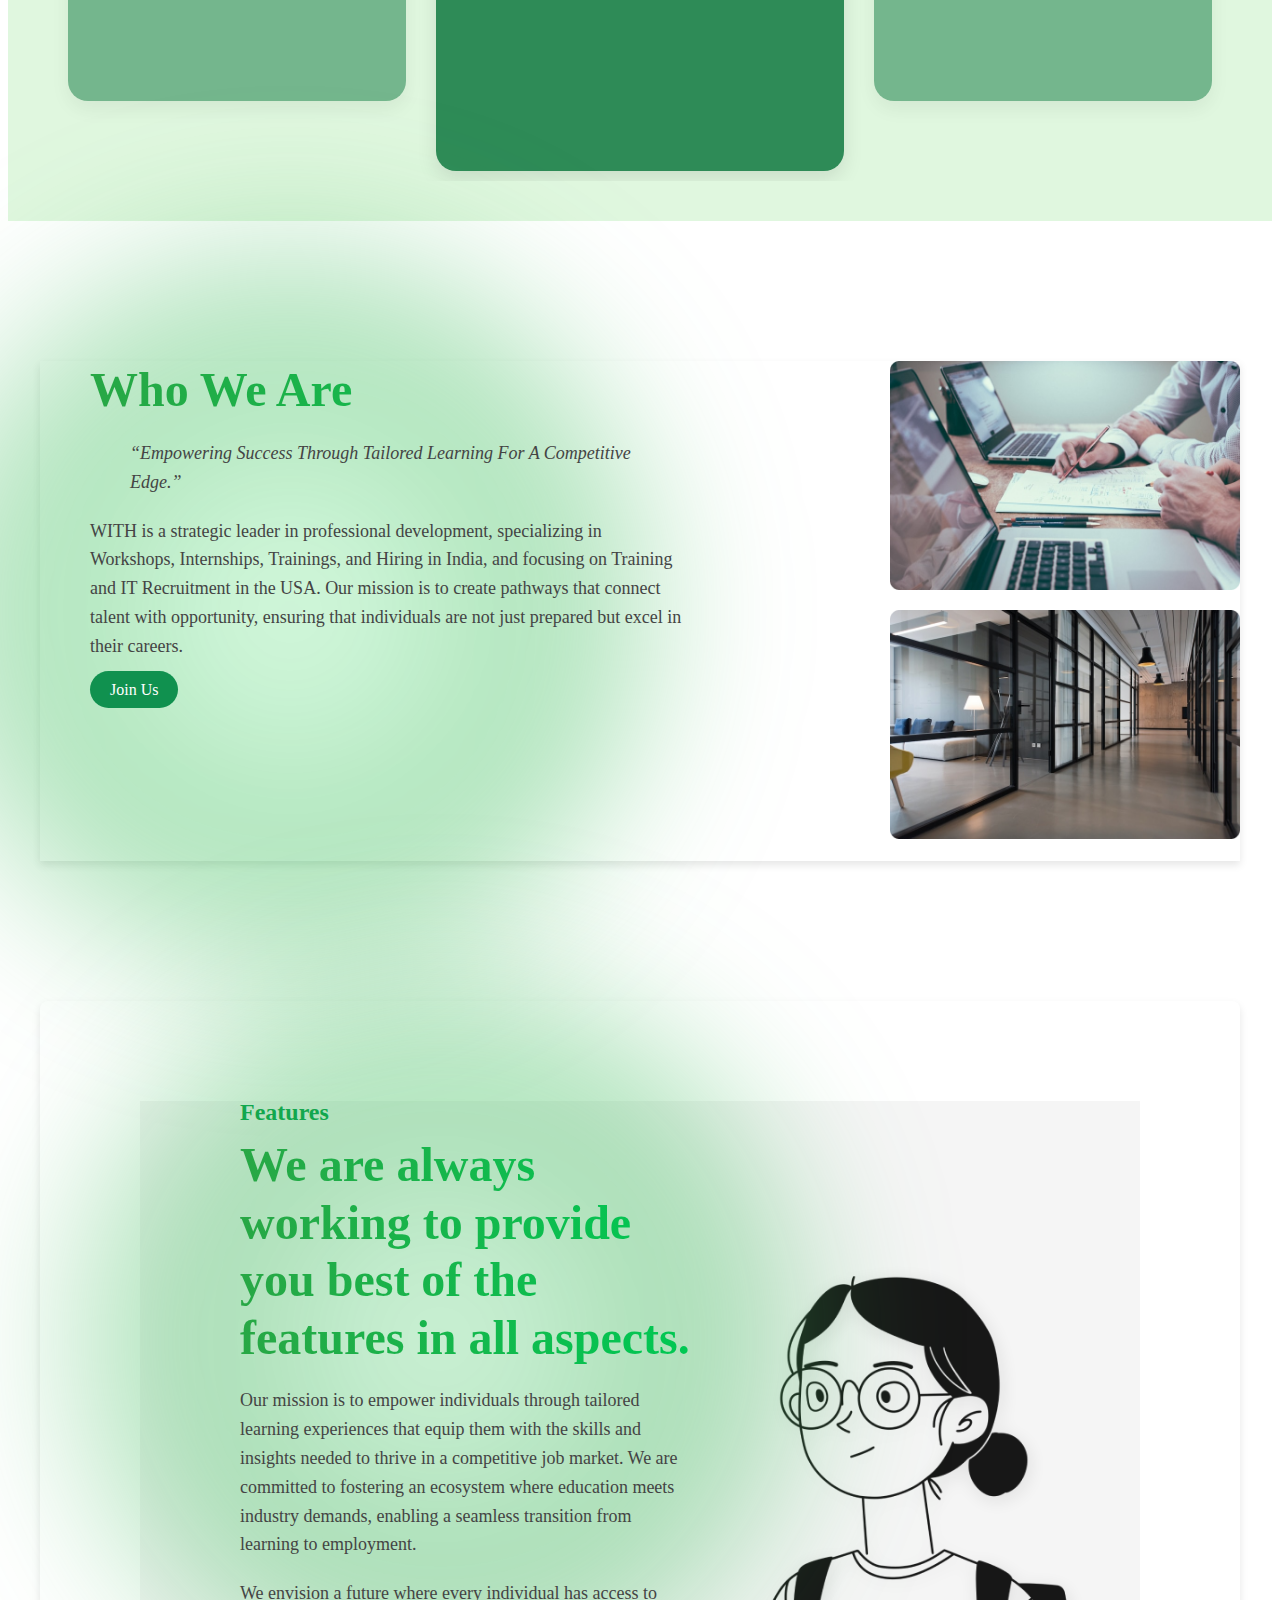
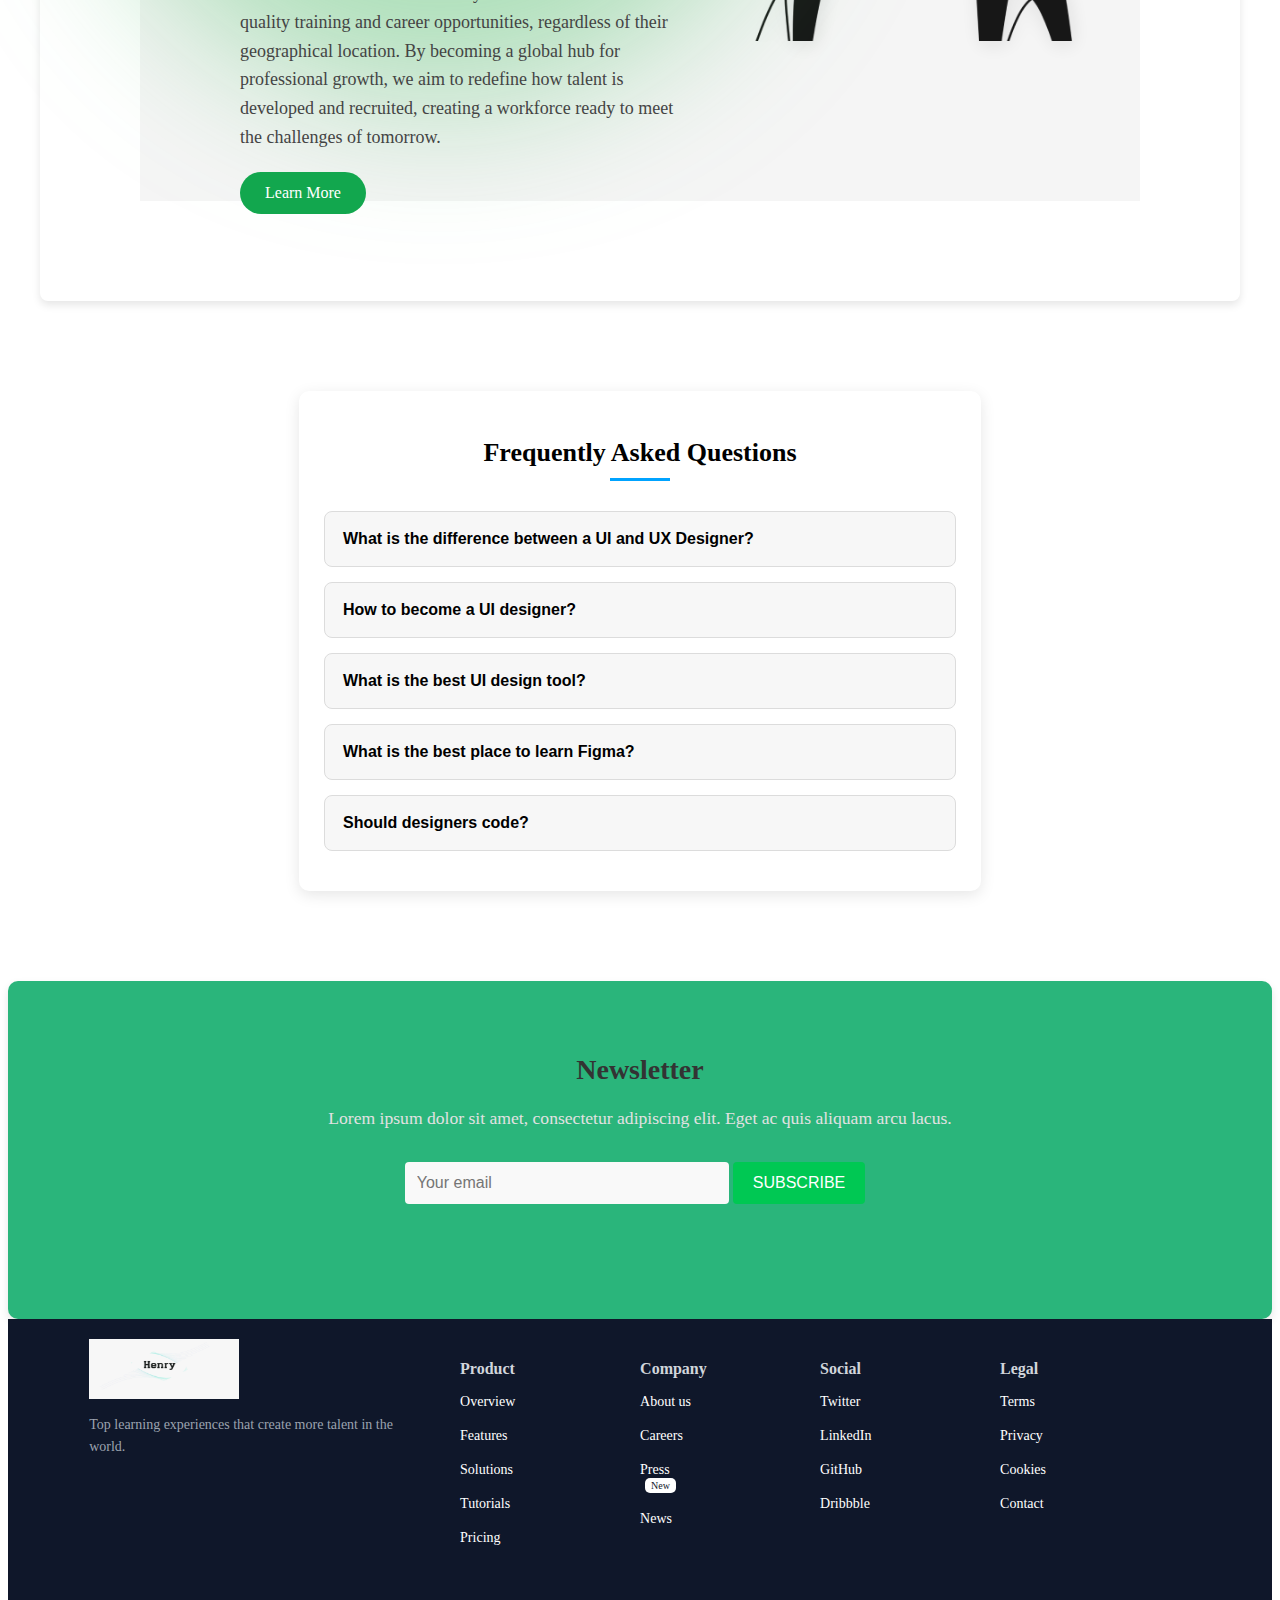
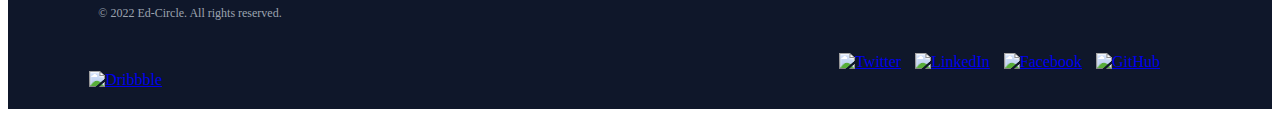
==== commit 6f93bf4c: "ucehcu" ====
--- a/index.html
+++ b/index.html
@@ -411,19 +411,11 @@
     <script src="https://cdnjs.cloudflare.com/ajax/libs/aos/2.3.1/aos.js"></script>
     <script>
         function toggleMenu() {
-            const navLinks = document.querySelector('.nav-links10');
-            navLinks.classList.toggle('nav-active');
-
-            const burger = document.querySelector('.burger10');
-            burger.classList.toggle('toggle');
-        }
-        const burger = document.querySelector('.burger');
-    const navLinks = document.querySelector('.nav-links');
-
-    burger.addEventListener('click', () => {
-        navLinks.classList.toggle('nav-active');
-        burger.classList.toggle('toggle');
-    });
+    const navbar = document.querySelector('.navbar10');
+    navbar.classList.toggle('active');
+}
+
+
 
         AOS.init({
             duration: 800, // duration of animations in milliseconds
--- a/styles.css
+++ b/styles.css
@@ -229,9 +229,17 @@
         max-width: 100%;
         margin-bottom: 20px;
     }
-.navbar{
-    display: none;
-}
+    .navbar10 {
+        display: flex;
+        justify-content: space-between;
+        align-items: center;
+        background-color: #333;
+        padding: 10px 20px;
+        position: relative;
+        z-index:10;
+        display: none;
+    }
+
     .content h1 {
         font-size: 32px;
         padding: 30px;
@@ -294,7 +302,6 @@
         background-color: #333;
         flex-direction: column;
         align-items: center;
-        display: none;
         transition: transform 0.5s ease-in;
     }
 
@@ -306,6 +313,7 @@
         display: none;
     }
 }
+
 /* Section Styling */
 .training-section {
     padding: 50px 0;
@@ -1851,6 +1859,154 @@
     }
     .footer{
         width: 460px;
-        padding-bottom: 0%;
-    }
-}+        padding-bottom:0%;
+    }
+}
+
+/* General Styles */
+/* General Styles */
+.navbar10 {
+    display: flex;
+    justify-content: space-between;
+    align-items: center;
+    padding: 10px 20px;
+    background-color: white;
+    position: relative;
+    z-index: 999; /* Ensure the navbar stays above content */
+}
+
+.navbar10 ul {
+    list-style: none;
+    margin: 0;
+    padding: 0;
+}
+
+/* Navigation Links */
+.navbar10 ul li a {
+    color: black;
+    text-decoration: none;
+    font-size: 15px;
+    padding: 5px;
+    margin: 0;
+    transition: background-color 0.3s ease;
+}
+
+.navbar10 ul li a:hover,
+.navbar10 ul li a.active {
+    background-color: #457947;
+    color: white;
+    border-radius: 5px;
+    transition: 0.3s;
+}
+
+/* Cool Animated Burger Menu */
+.burger10 {
+    display: none; /* Hidden on larger screens */
+    flex-direction: column;
+    justify-content: space-between;
+    width: 30px;
+    height: 20px;
+    cursor: pointer;
+    position: relative;
+    z-index: 1000;
+}
+
+.burger10 div {
+    width: 100%;
+    height: 3px;
+    background-color: rgb(82, 145, 100);
+    border-radius: 5px;
+    transition: all 0.3s ease; /* Smoother animation for burger lines */
+}
+
+/* Animation for toggler when clicked */
+.navbar10.active .burger10 .line1 {
+    transform: rotate(-45deg) translate(-5px, 5px);
+}
+
+.navbar10.active .burger10 .line2 {
+    opacity: 0;
+}
+
+.navbar10.active .burger10 .line3 {
+    transform: rotate(45deg) translate(-5px, -5px);
+}
+
+
+/* Mobile-specific Navbar */
+@media (max-width: 768px) {
+    .nav-container10 {
+        display: none;
+        flex-direction: column;
+        background-color: white;
+        position: absolute;
+        top: 60px;
+        left: 0;
+        width: 100%;
+        padding: 0; /* Remove any extra padding */
+        z-index: 998;
+    }
+
+    .navbar10.active .nav-container10 {
+        display: flex; /* Show the menu when active */
+        flex-direction: row; /* Column-wise */
+        gap: 0; /* No gap between menu items */
+    }
+
+    .navbar10 ul {
+        width: 40%;
+        height:400px;
+        text-align: center;
+    }
+
+    .navbar10 ul li {
+        width: 40%;
+        border-bottom: 1px solid #ddd; /* Line between menu items */
+    }
+
+    .navbar10 ul li a {
+        display: block;
+        padding: 5px;
+        color: white;
+        width: 100%; /* Ensure full width */
+    }
+
+    /* Cool hover effect for dropdown links */
+    .navbar10 ul li a:hover {
+        background-color: rgb(40, 155, 66);
+        color: white;
+        transition: 0.3s ease;
+    }
+
+    /* Show burger on mobile */
+    .burger10 {
+        display: flex;
+    }
+}
+
+
+/* Desktop-specific Navbar */
+@media (min-width: 769px) {
+    /* Hide mobile navbar */
+    .navbar10 {
+        display: none;
+    }
+
+    /* Show desktop navbar */
+    .navbar {
+        display: flex;
+    }
+
+    .burger {
+        display: flex;
+        flex-direction: column;
+        cursor: pointer;
+    }
+
+    .burger div {
+        width: 25px;
+        height: 3px;
+        background-color: white;
+        margin: 4px;
+    }
+}
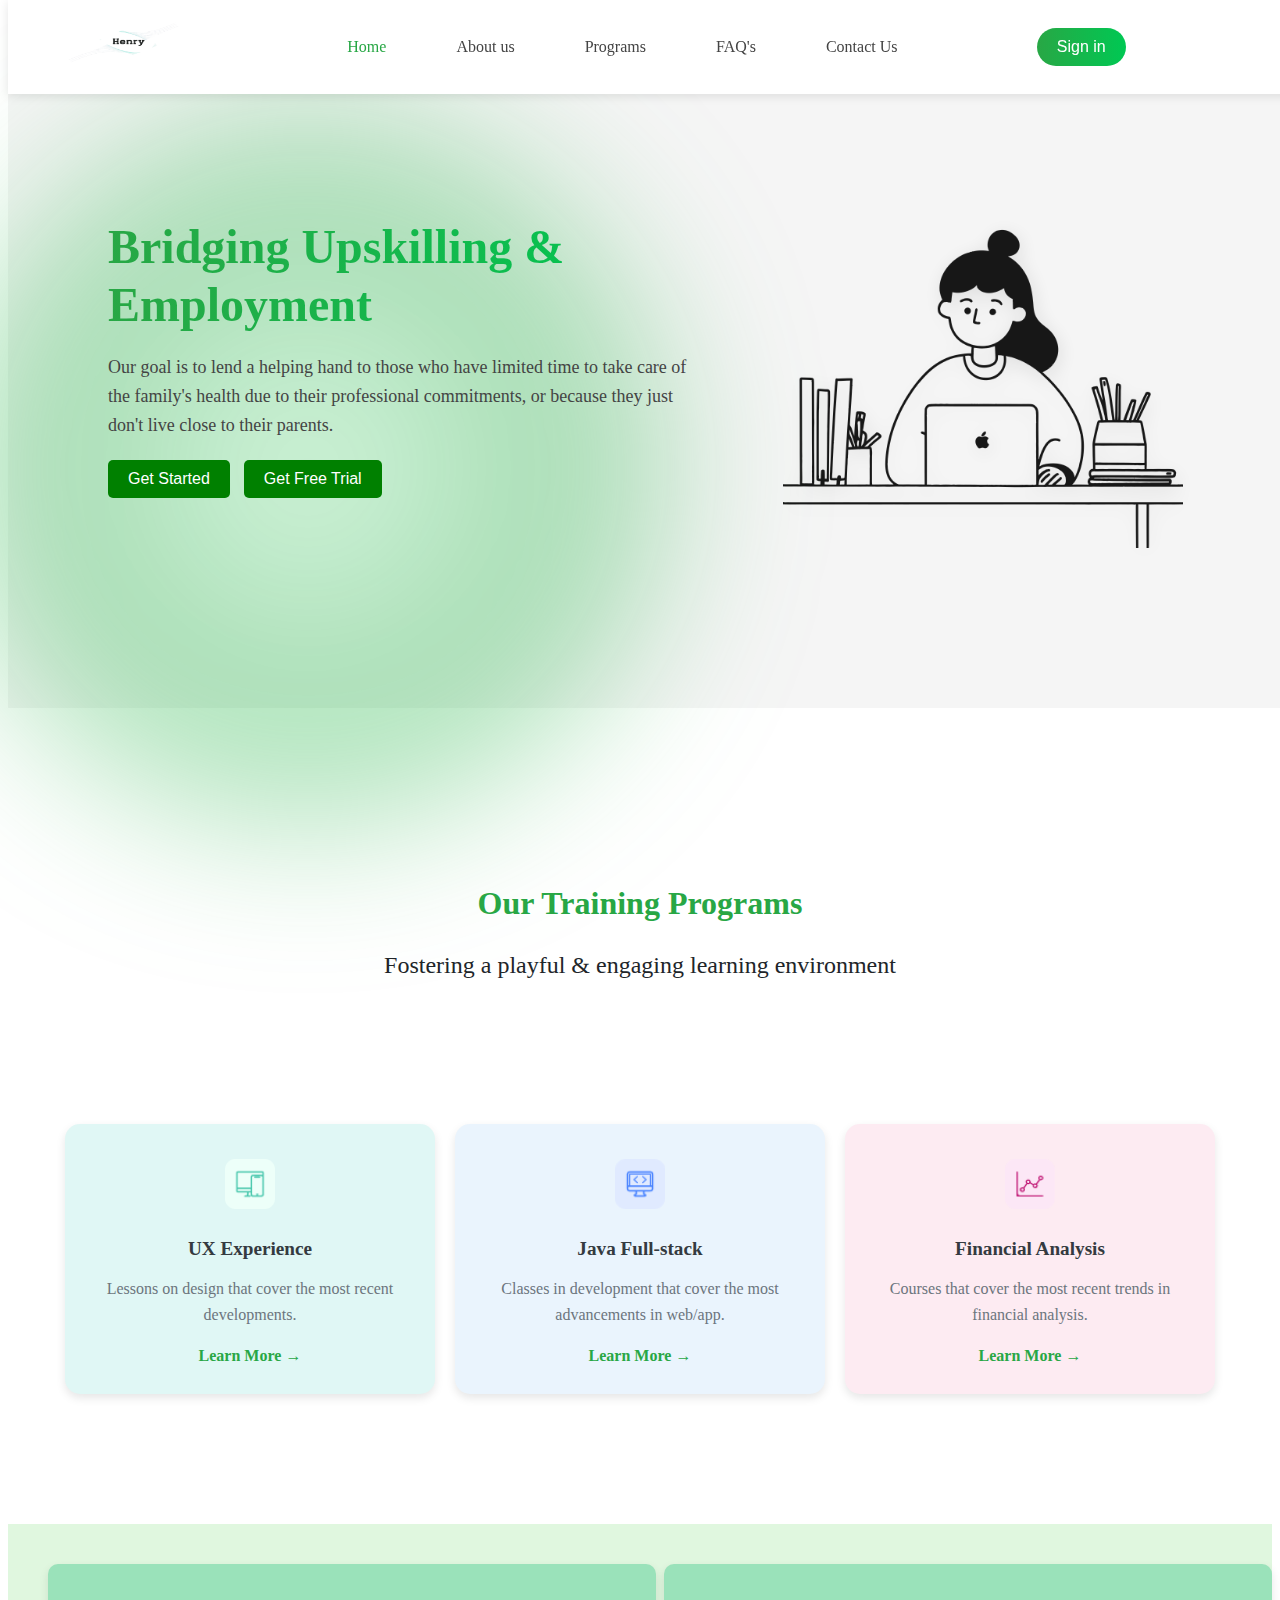
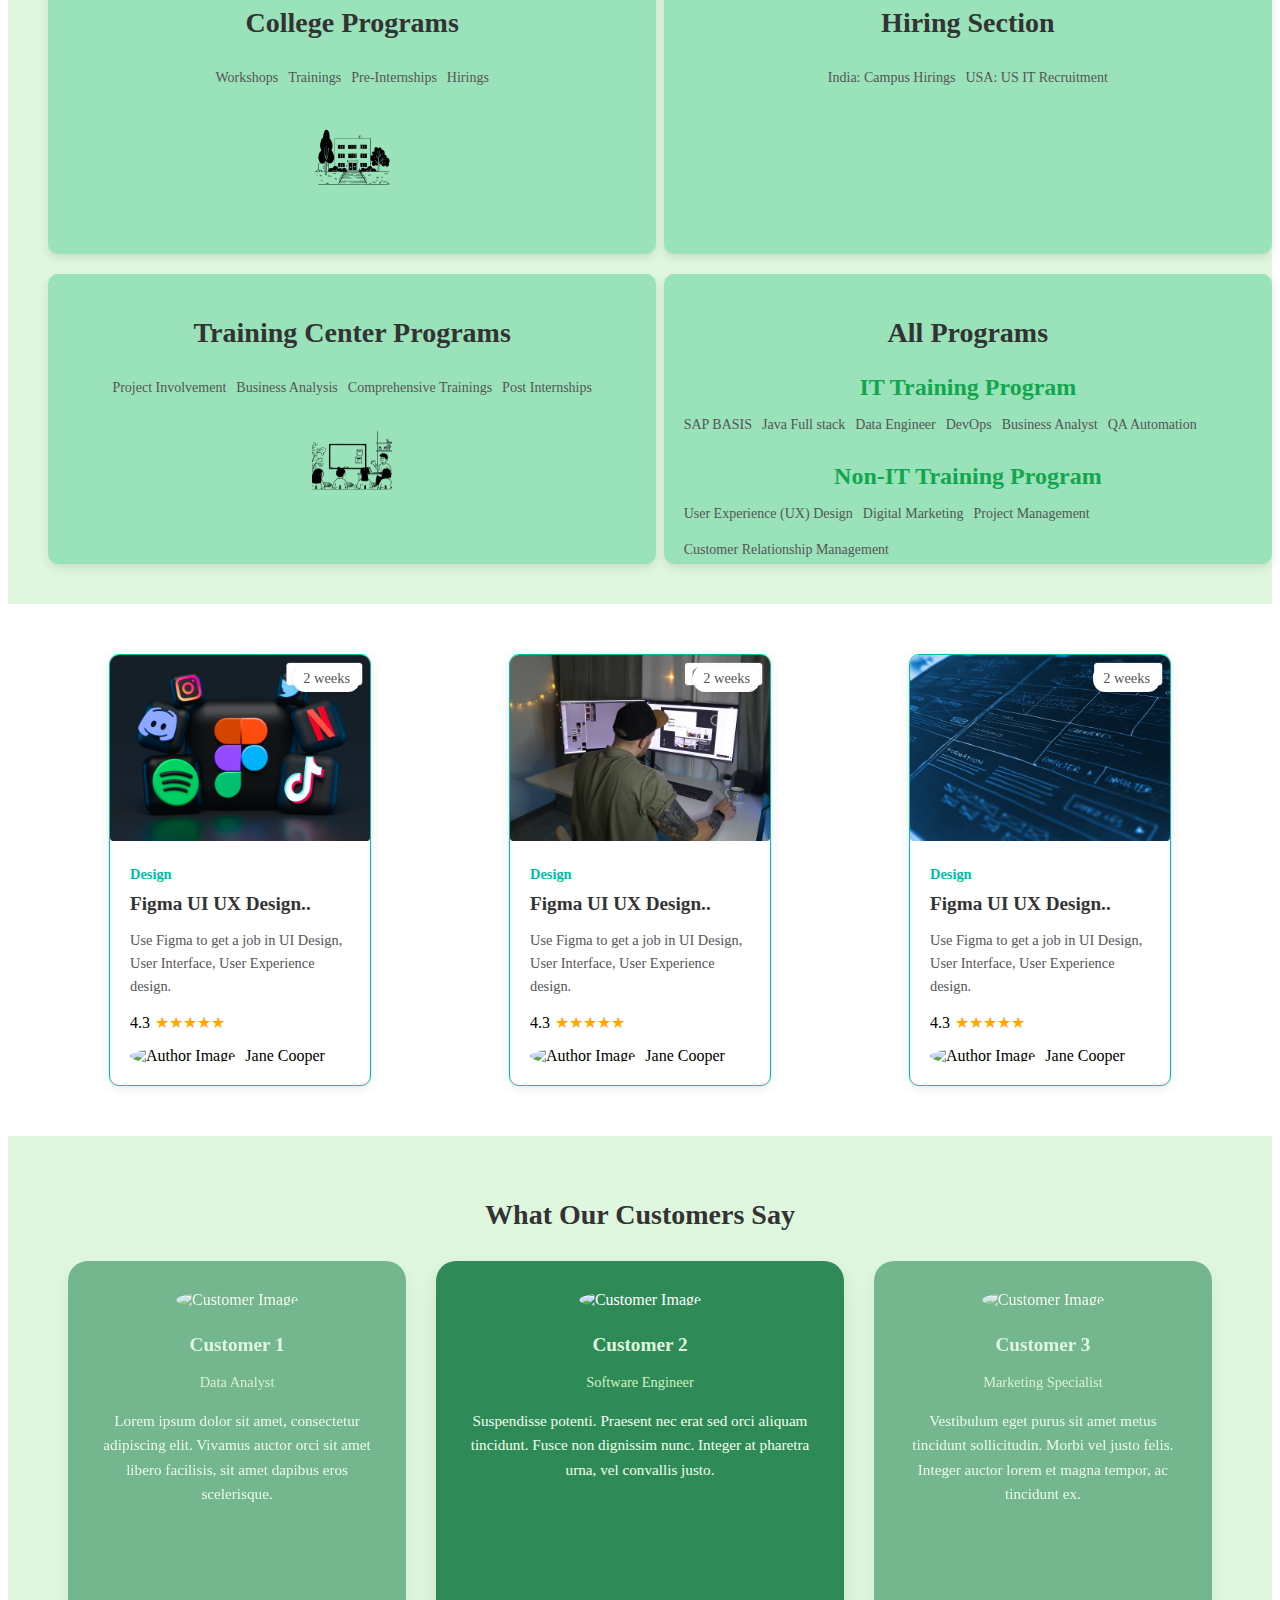
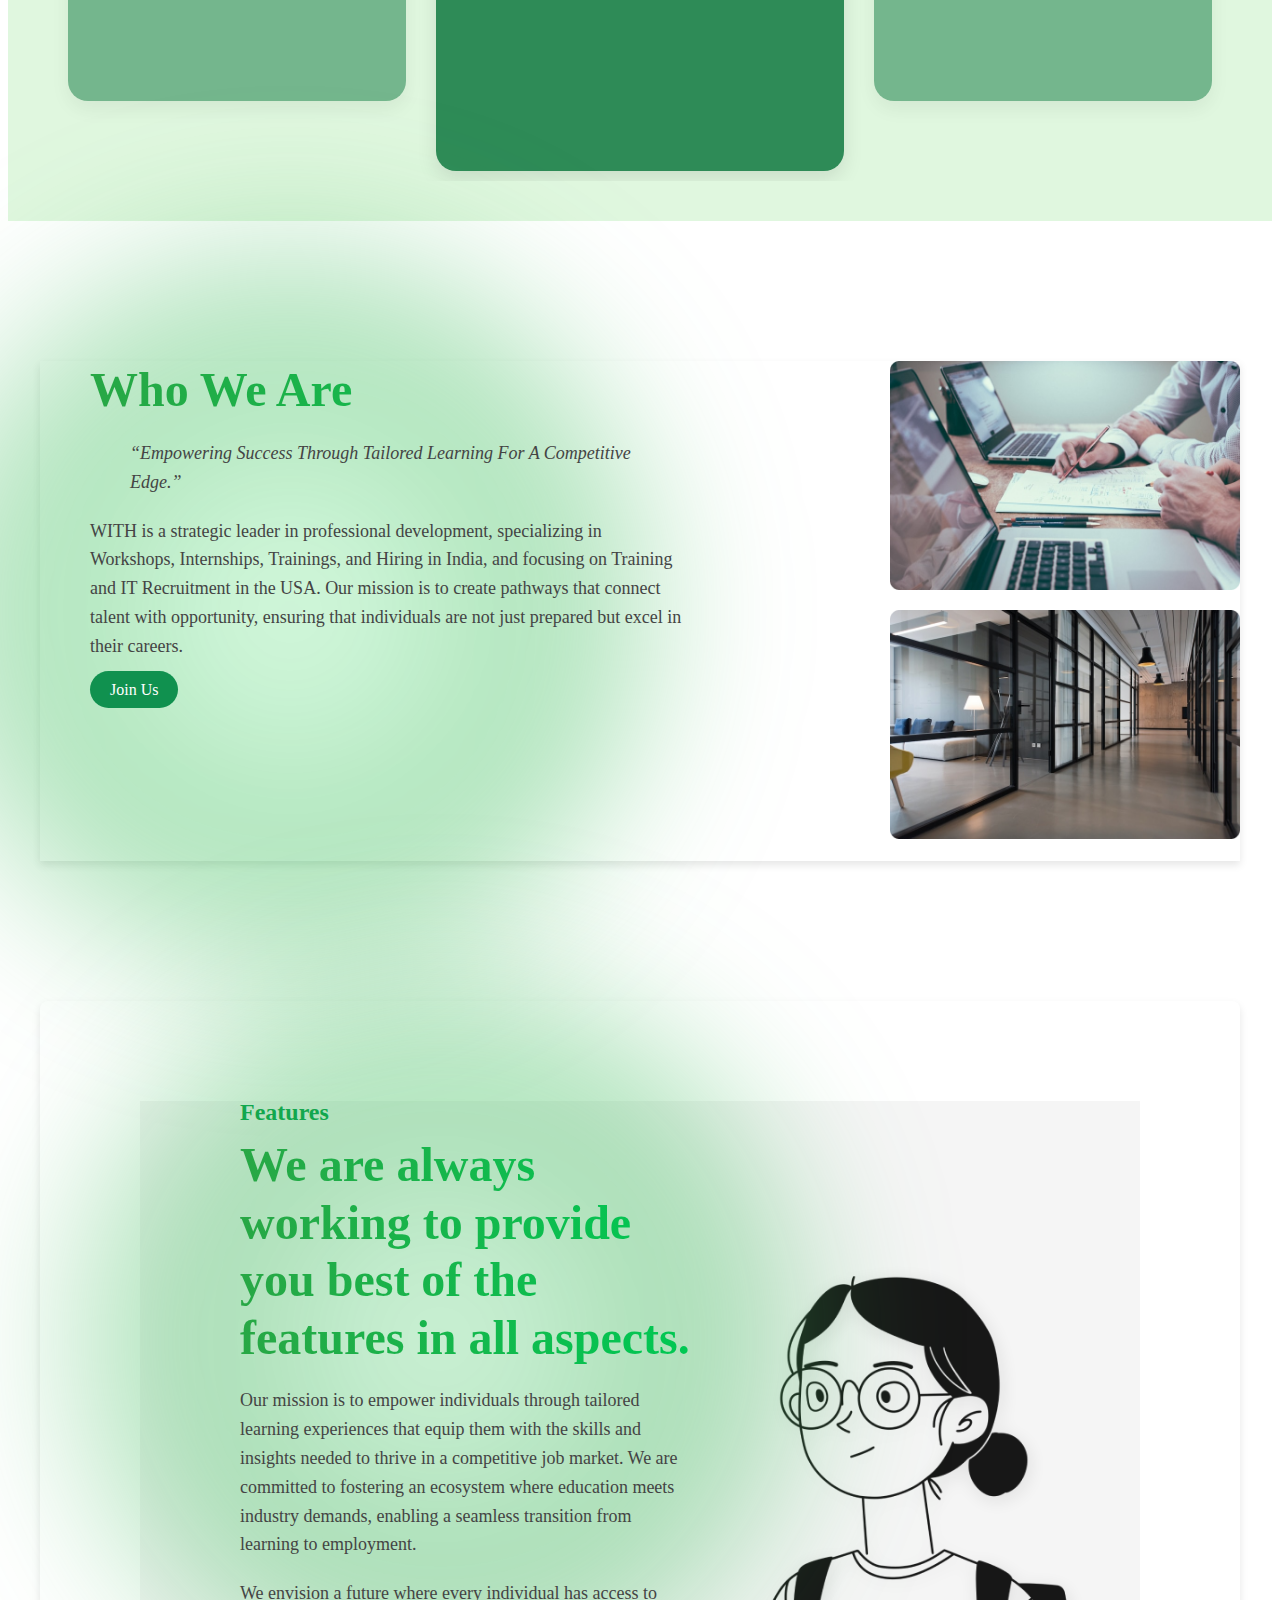
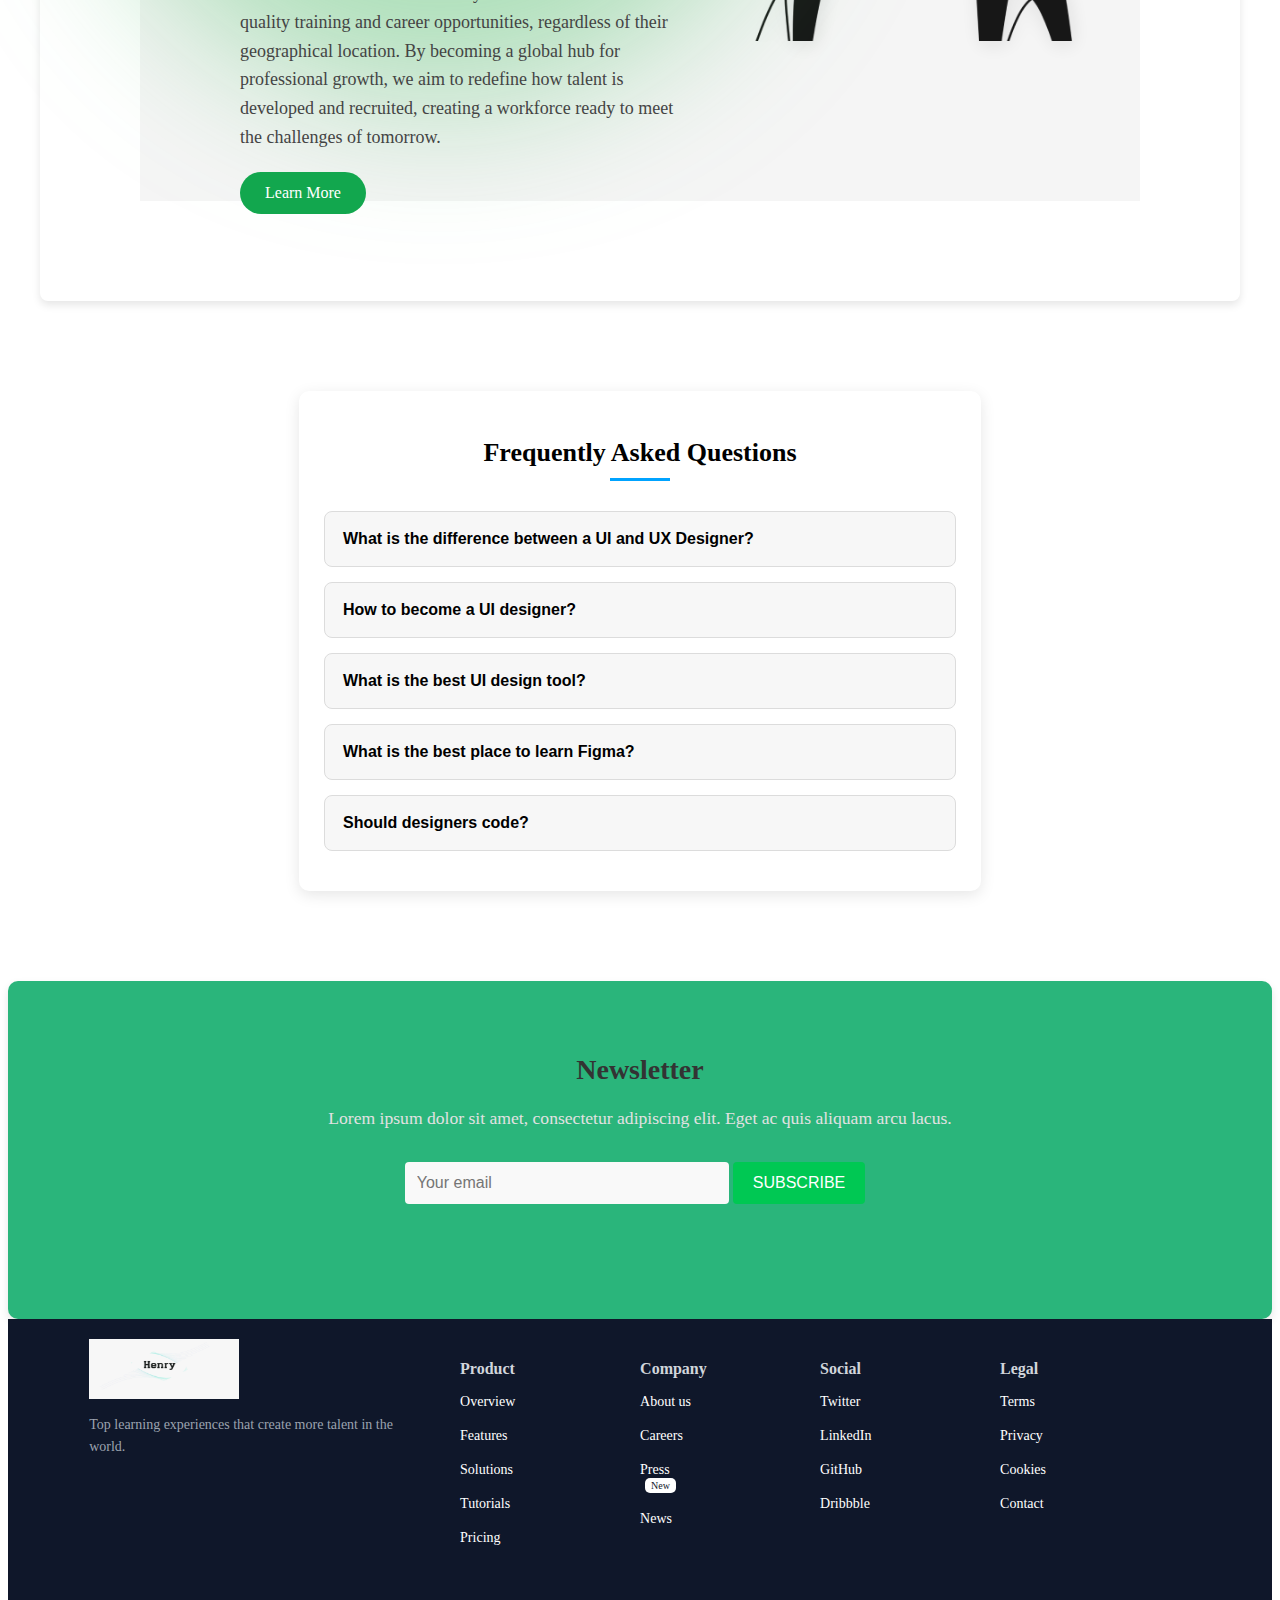
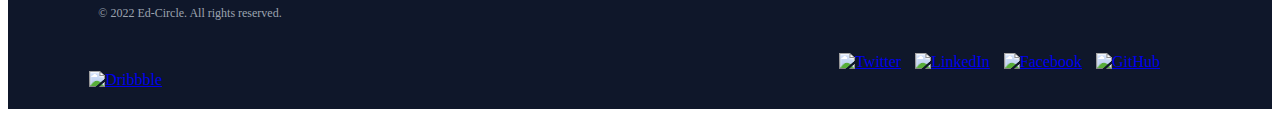
==== commit eeb951c8: "new" ====
--- a/index.html
+++ b/index.html
@@ -151,10 +151,12 @@
                     <div class="program-column">
                         <h3>IT Training Program</h3>
                         <ul>
-                            <li>Java</li>
-                            <li>Data Analyst</li>
-                            <li>Python</li>
-                            <li>DevOps</li>
+                            <li> SAP BASIS </li>
+                            <li> Java Full stack </li>
+                            <li>Data Engineer</li>
+                            <li>DevOps </li>
+                            <li>Business Analyst </li>
+                            <li>QA Automation</li>
                         </ul>
                     </div>
                     <div class="program-column">
--- a/styles.css
+++ b/styles.css
@@ -1883,7 +1883,7 @@
 
 /* Navigation Links */
 .navbar10 ul li a {
-    color: black;
+    color: rgb(255, 255, 255);
     text-decoration: none;
     font-size: 15px;
     padding: 5px;
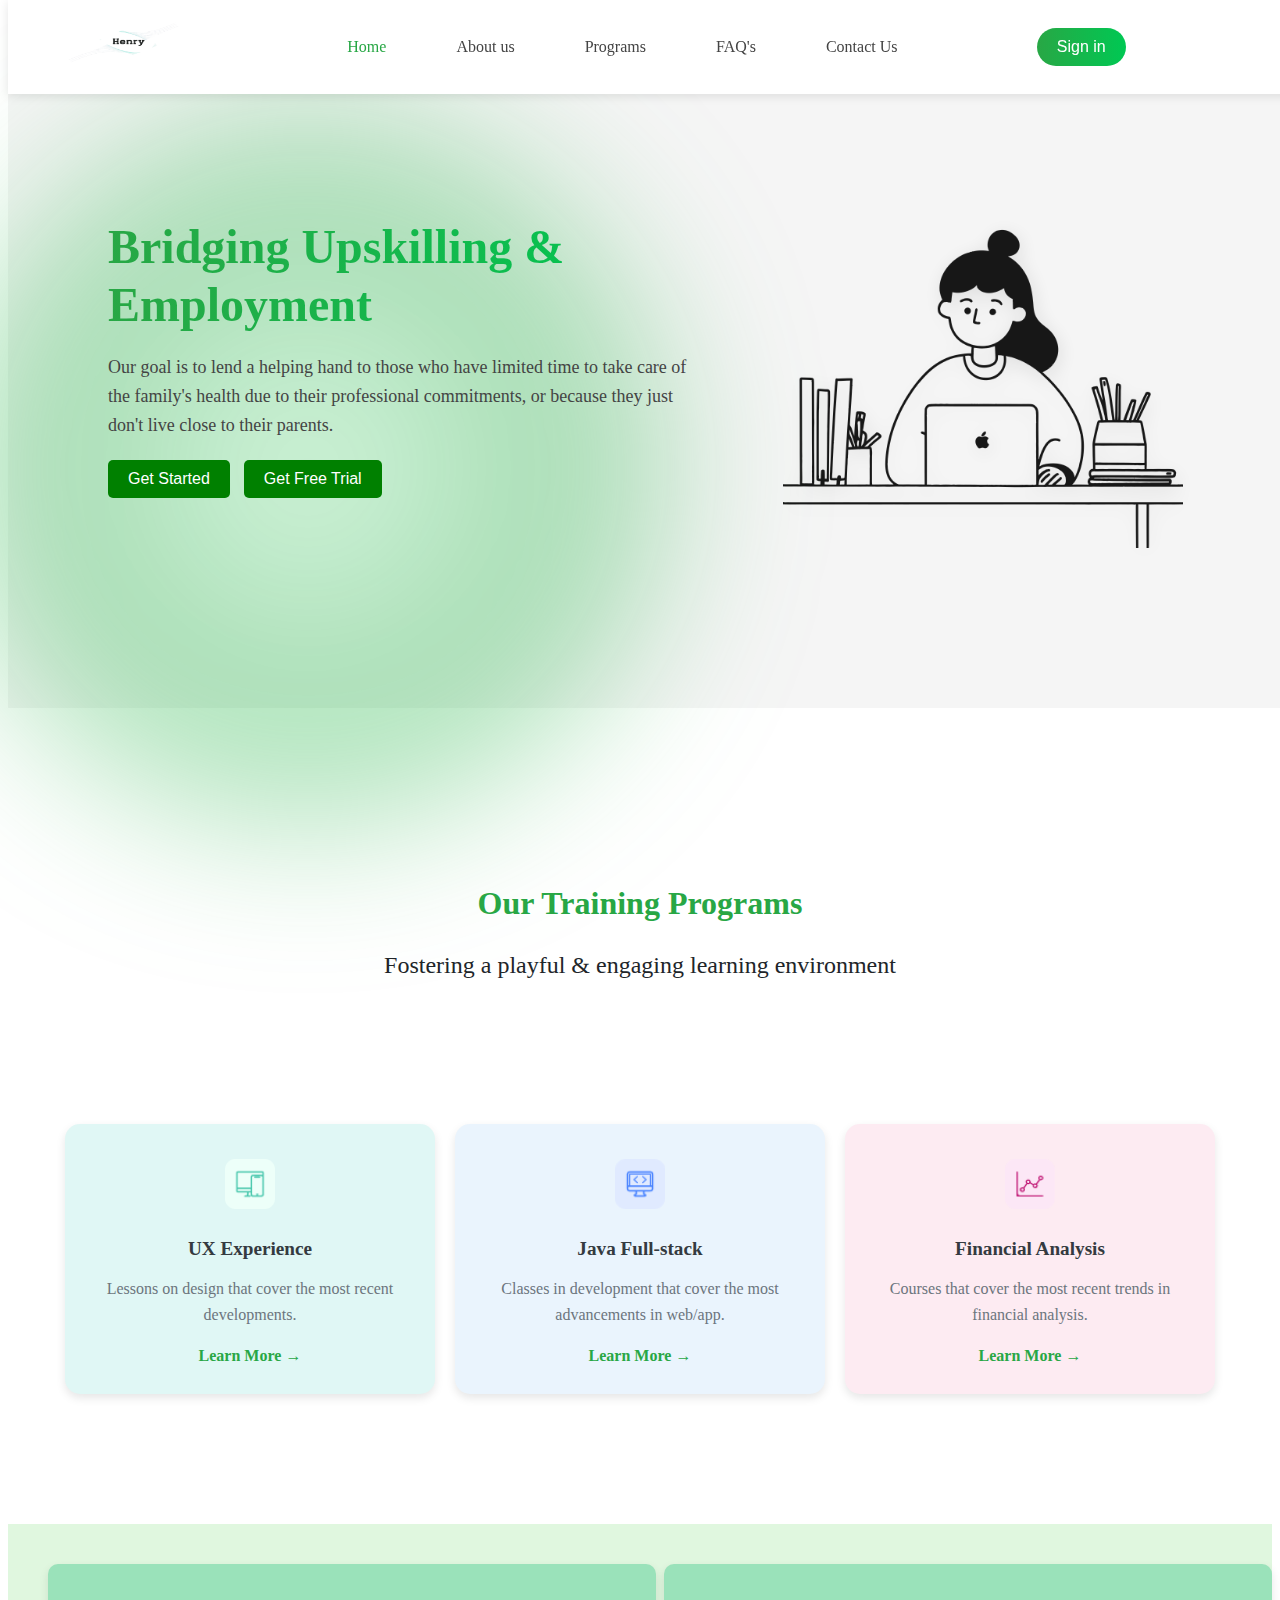
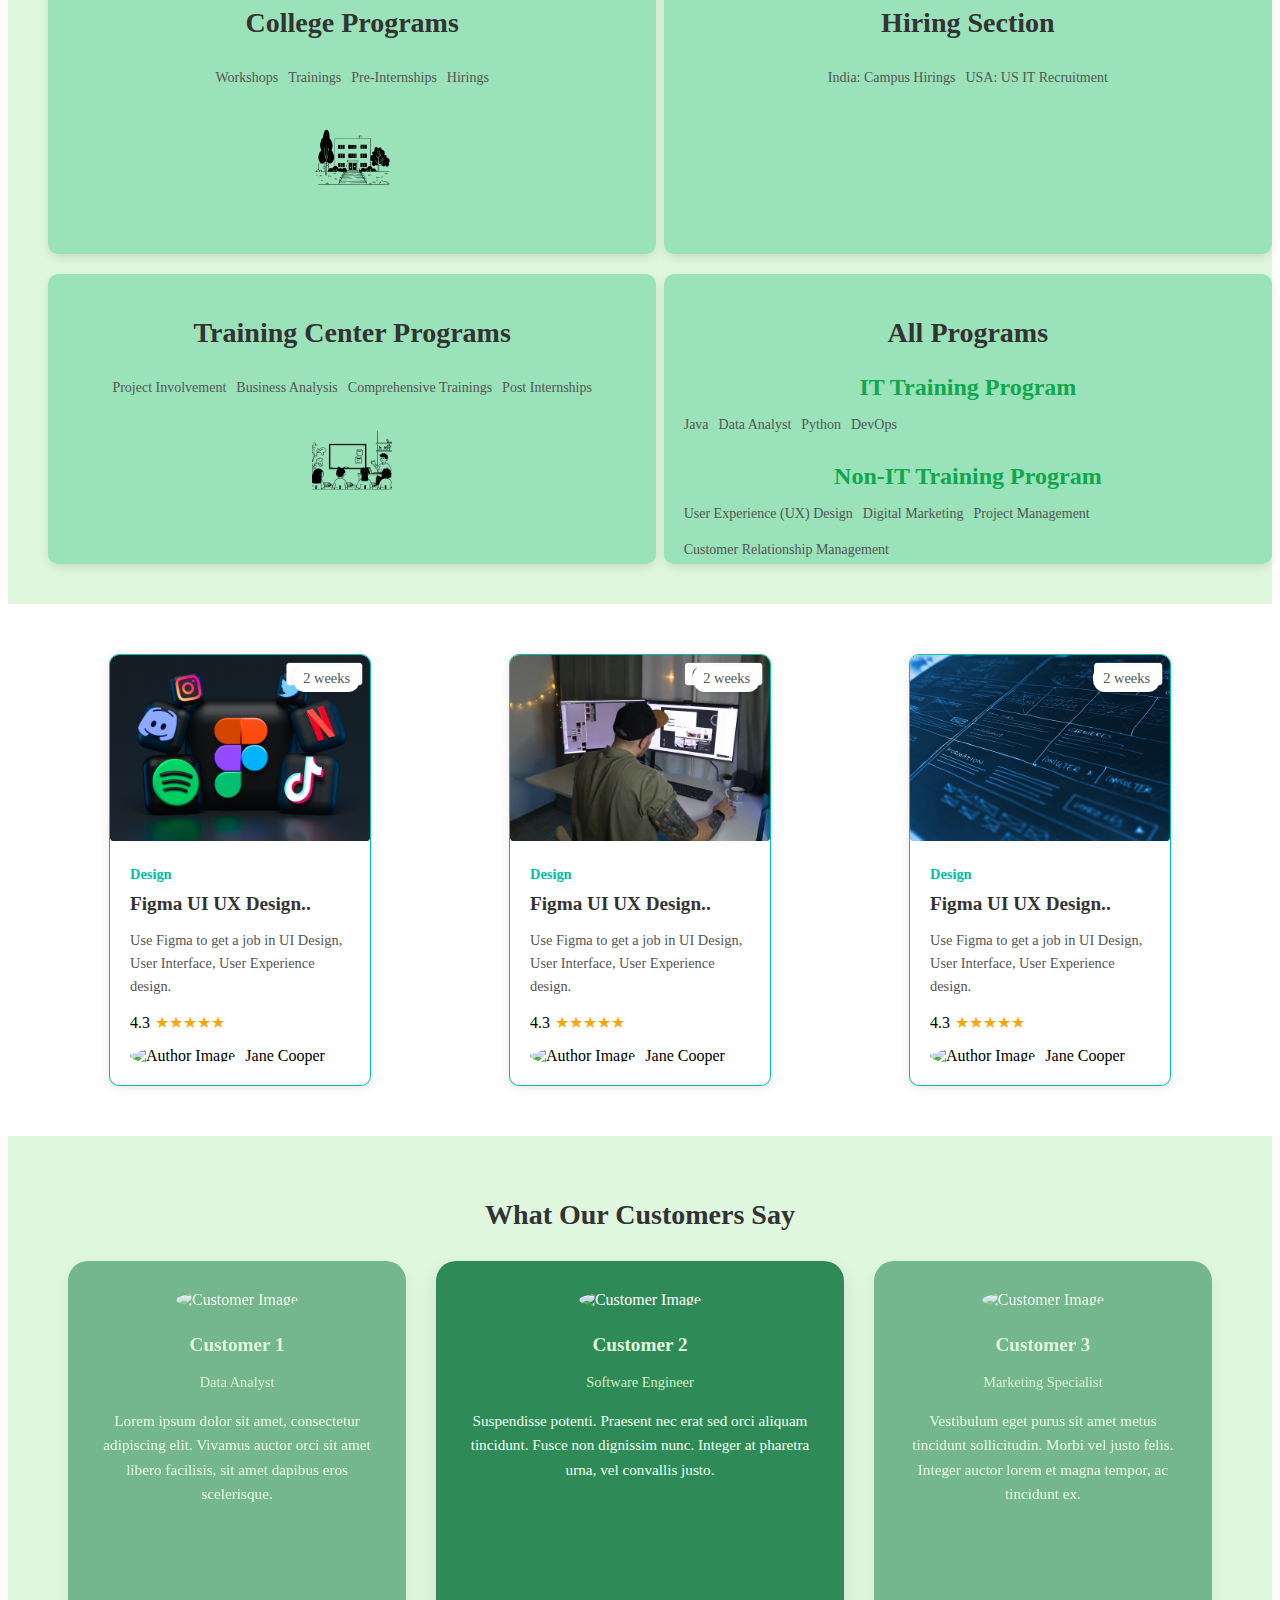
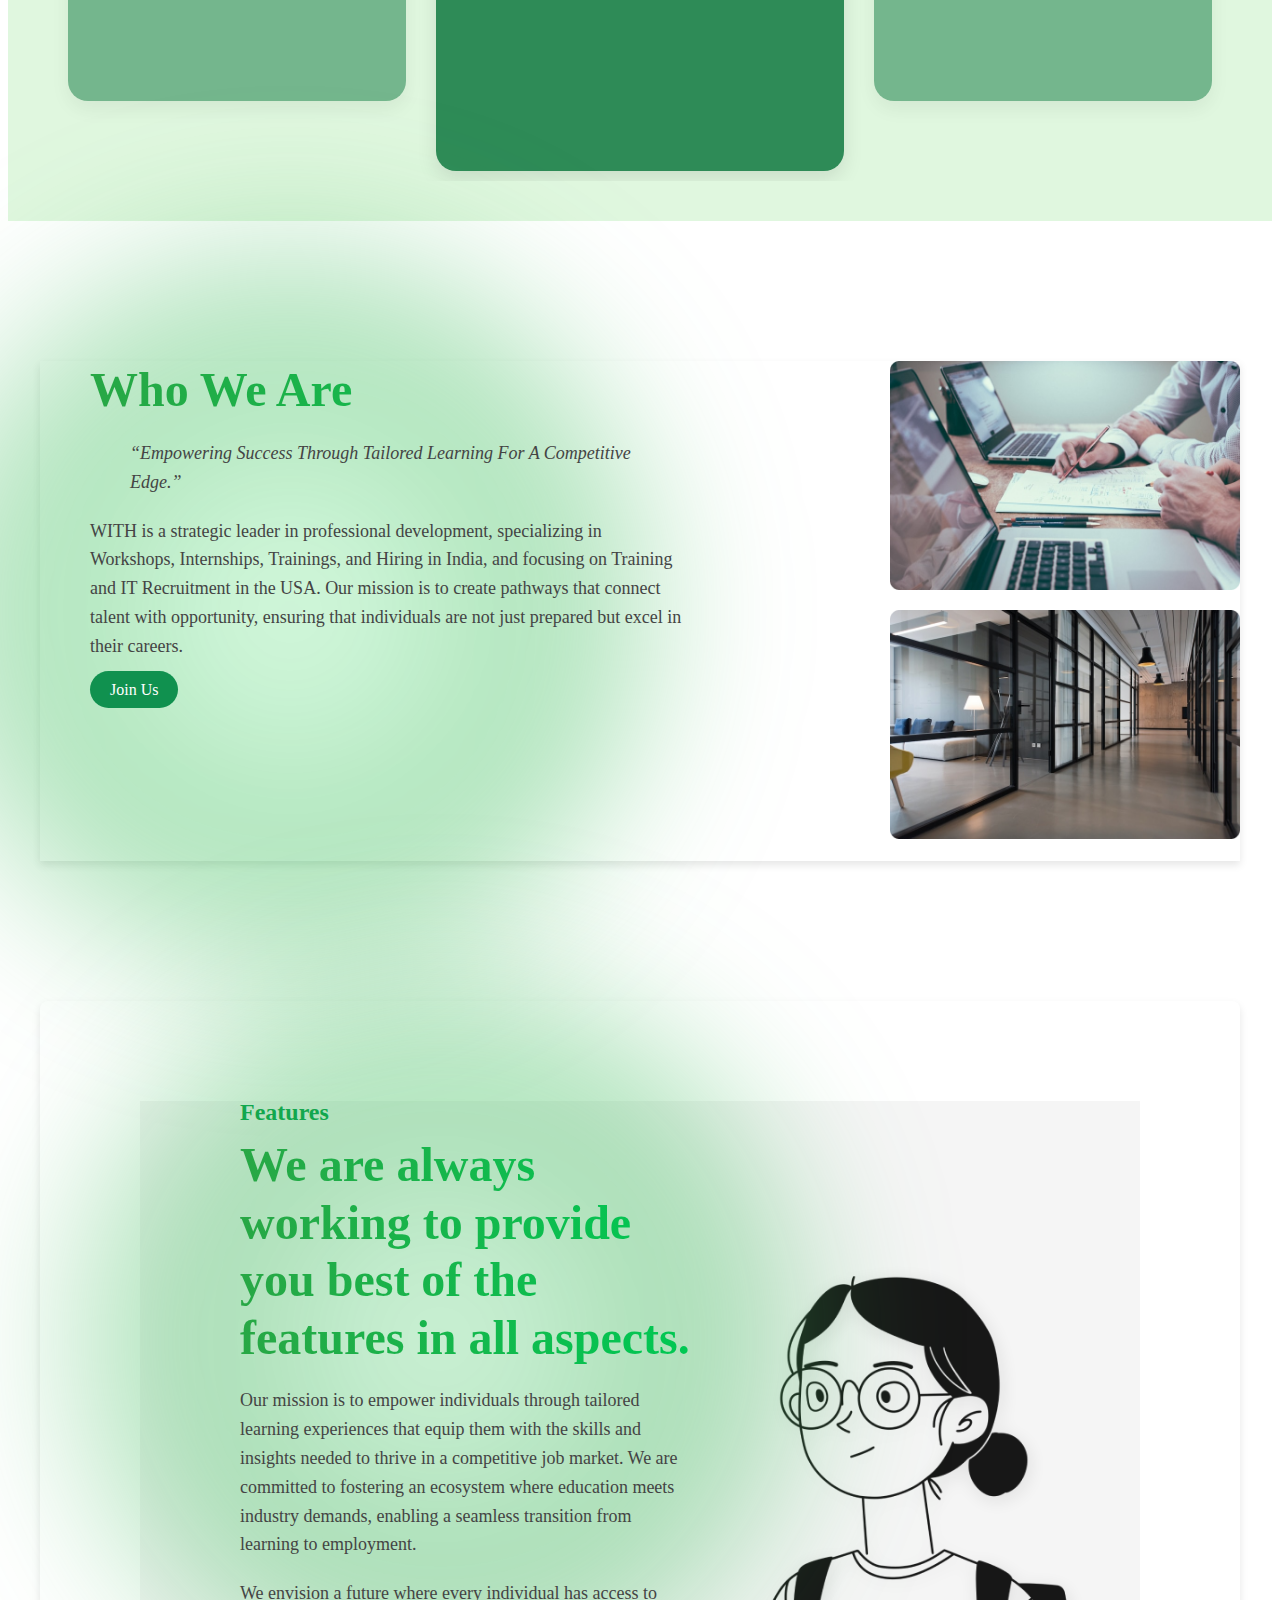
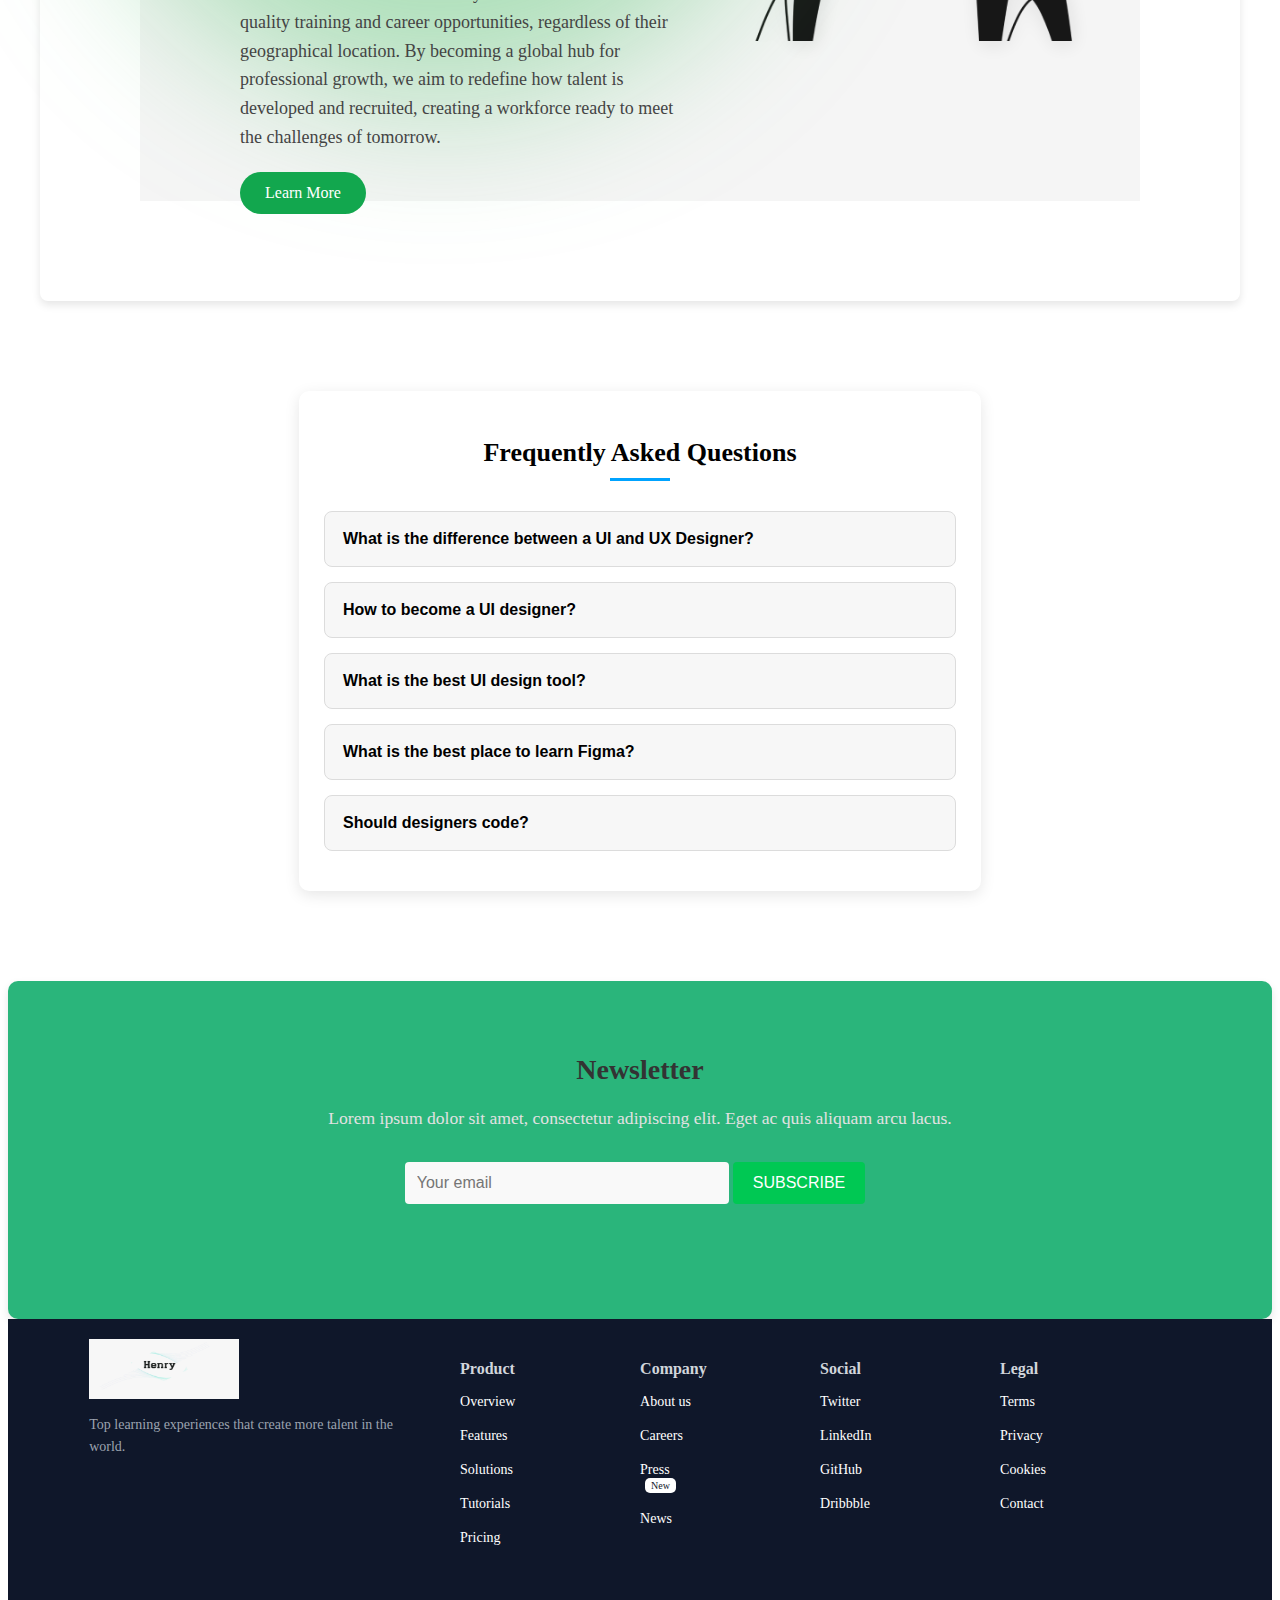
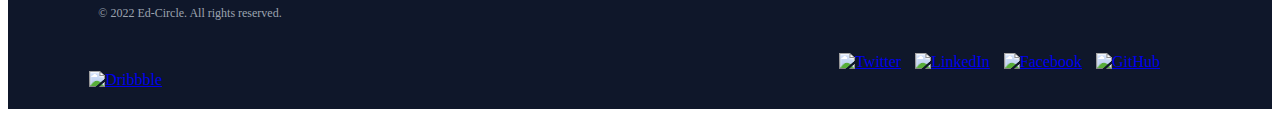
==== commit 3182ae45: "hih" ====
--- a/index.html
+++ b/index.html
@@ -121,7 +121,7 @@
             </div>
     
             <!-- Training Center Programs Card -->
-            <div class="program-card">
+            <div class="program-card siuu">
                 <h2>Training Center Programs</h2>
                 <ul>
                     <li>Project Involvement</li>
@@ -151,12 +151,10 @@
                     <div class="program-column">
                         <h3>IT Training Program</h3>
                         <ul>
-                            <li> SAP BASIS </li>
-                            <li> Java Full stack </li>
-                            <li>Data Engineer</li>
-                            <li>DevOps </li>
-                            <li>Business Analyst </li>
-                            <li>QA Automation</li>
+                            <li>Java</li>
+                            <li>Data Analyst</li>
+                            <li>Python</li>
+                            <li>DevOps</li>
                         </ul>
                     </div>
                     <div class="program-column">
--- a/styles.css
+++ b/styles.css
@@ -1861,6 +1861,9 @@
         width: 460px;
         padding-bottom:0%;
     }
+    .siuu{
+        padding-bottom: 20px;
+    }
 }
 
 /* General Styles */
@@ -1883,7 +1886,7 @@
 
 /* Navigation Links */
 .navbar10 ul li a {
-    color: rgb(255, 255, 255);
+    color: black;
     text-decoration: none;
     font-size: 15px;
     padding: 5px;
@@ -1955,7 +1958,7 @@
 
     .navbar10 ul {
         width: 40%;
-        height:400px;
+        height:450px;
         text-align: center;
     }
 
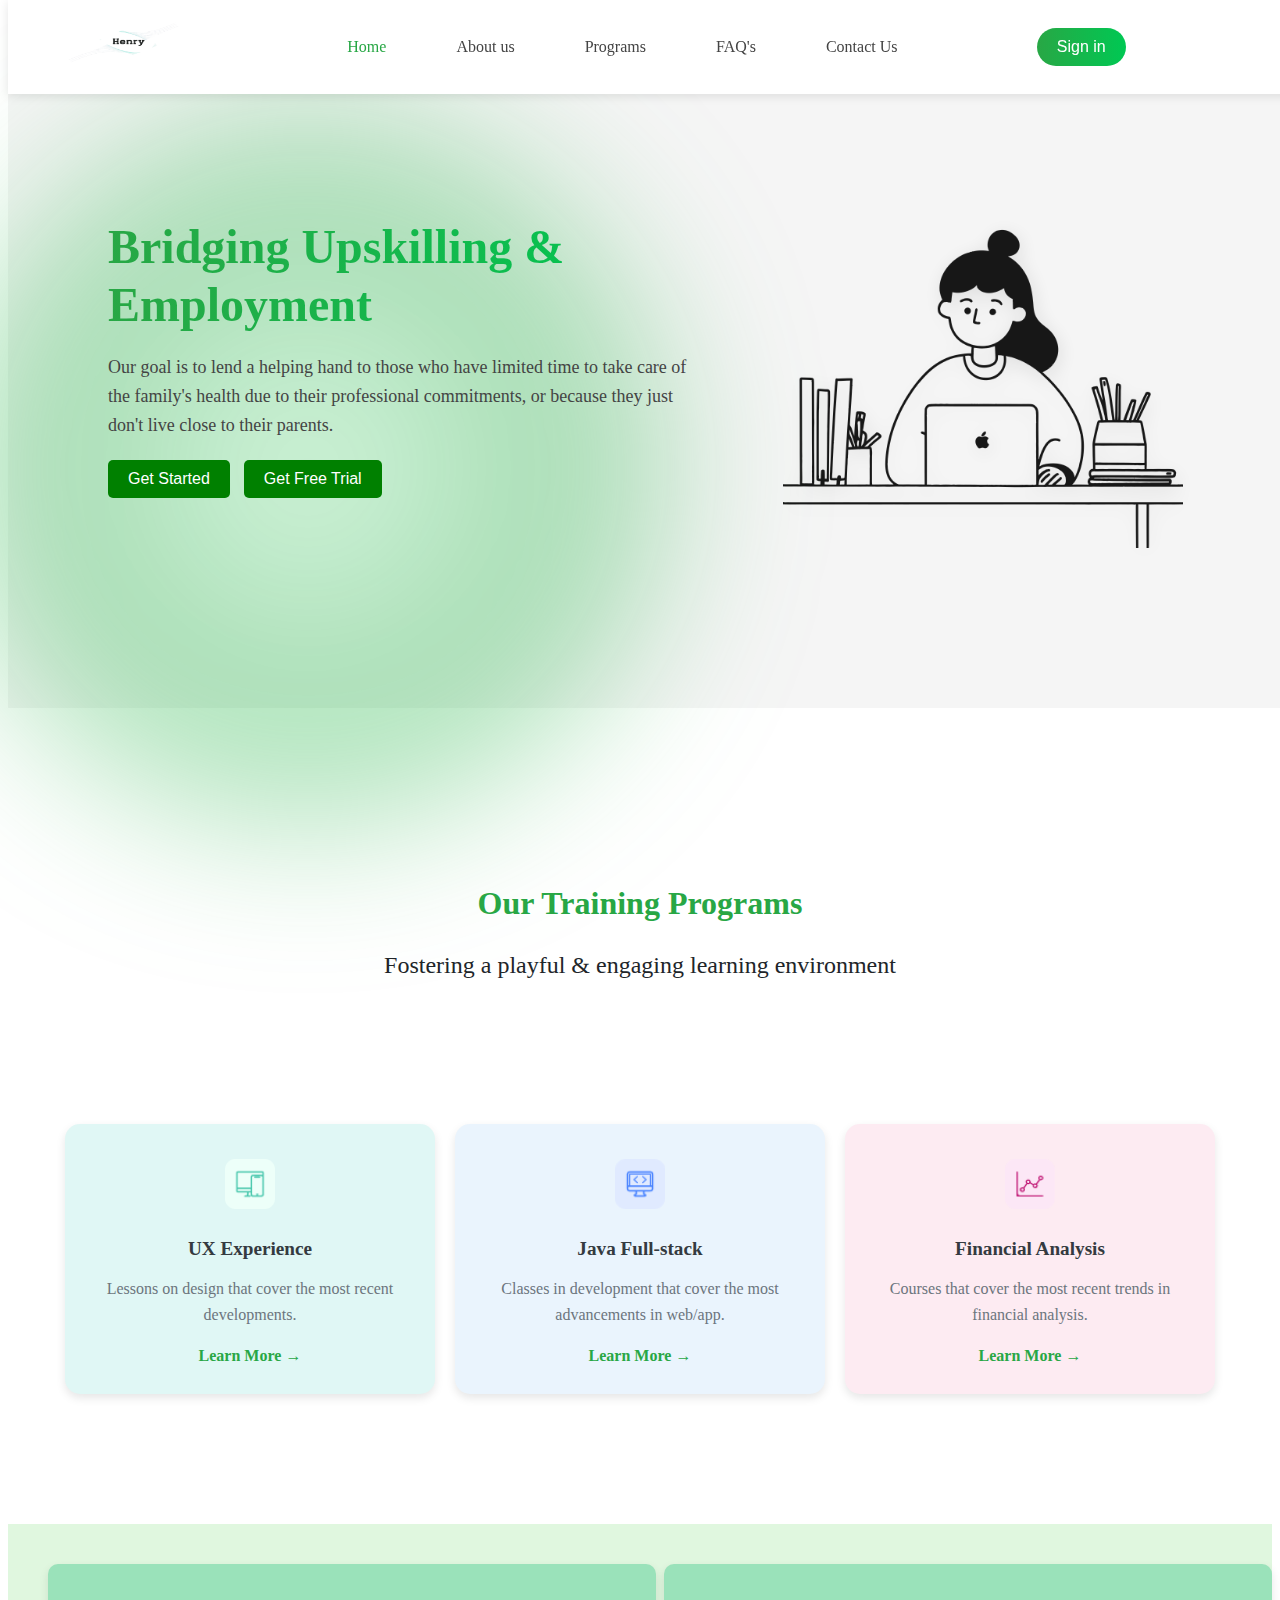
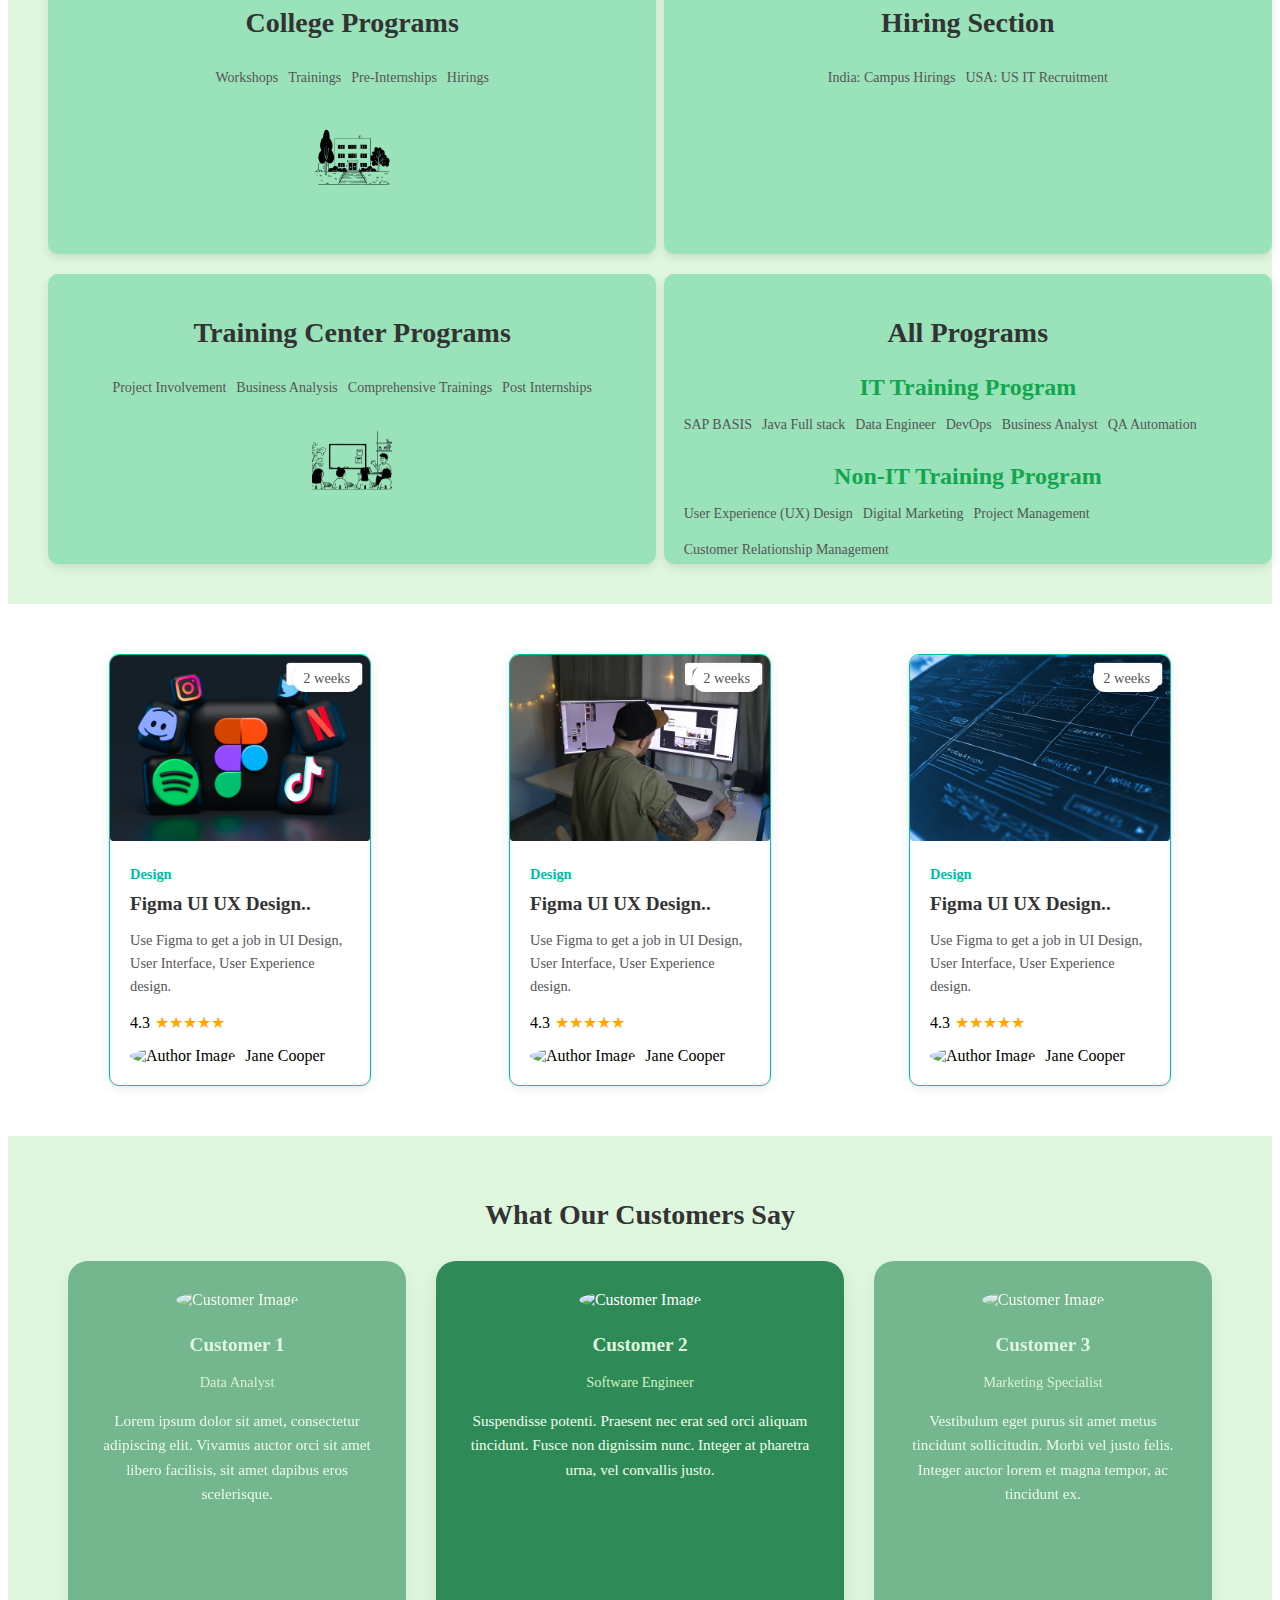
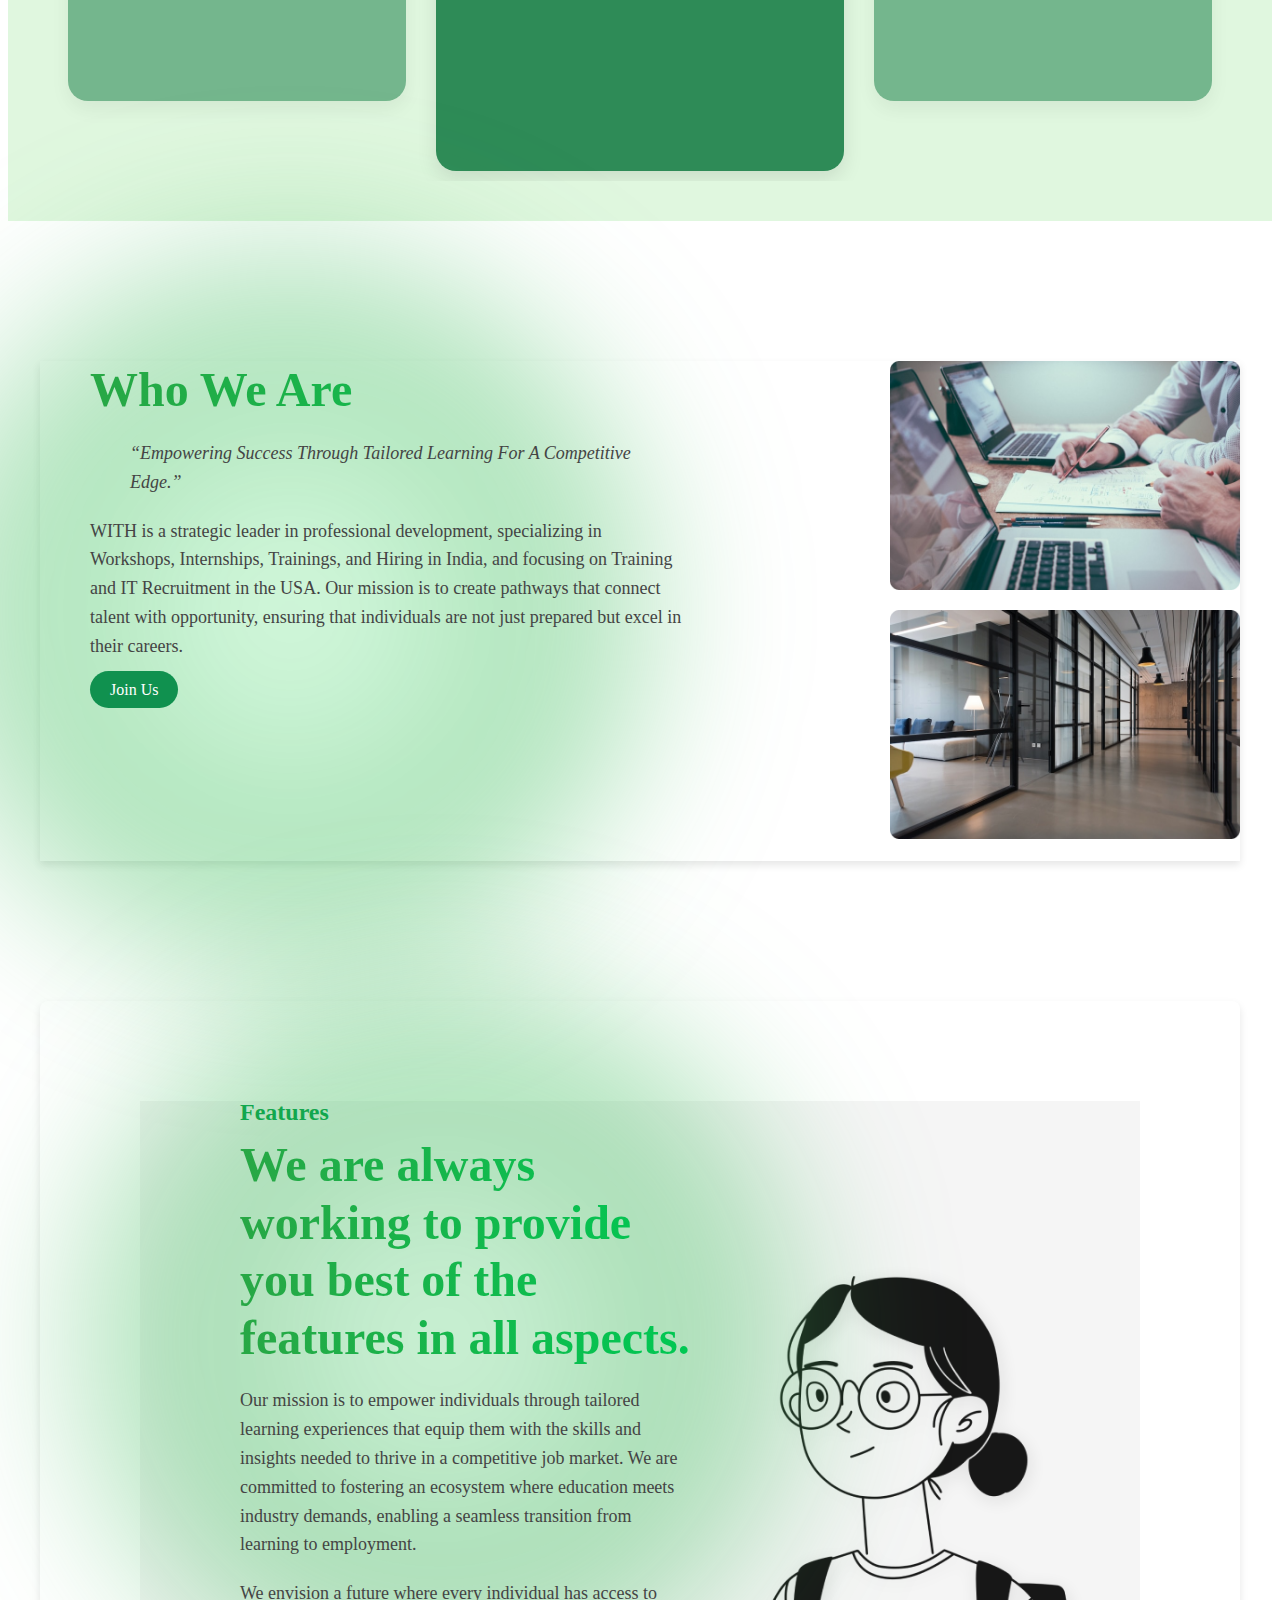
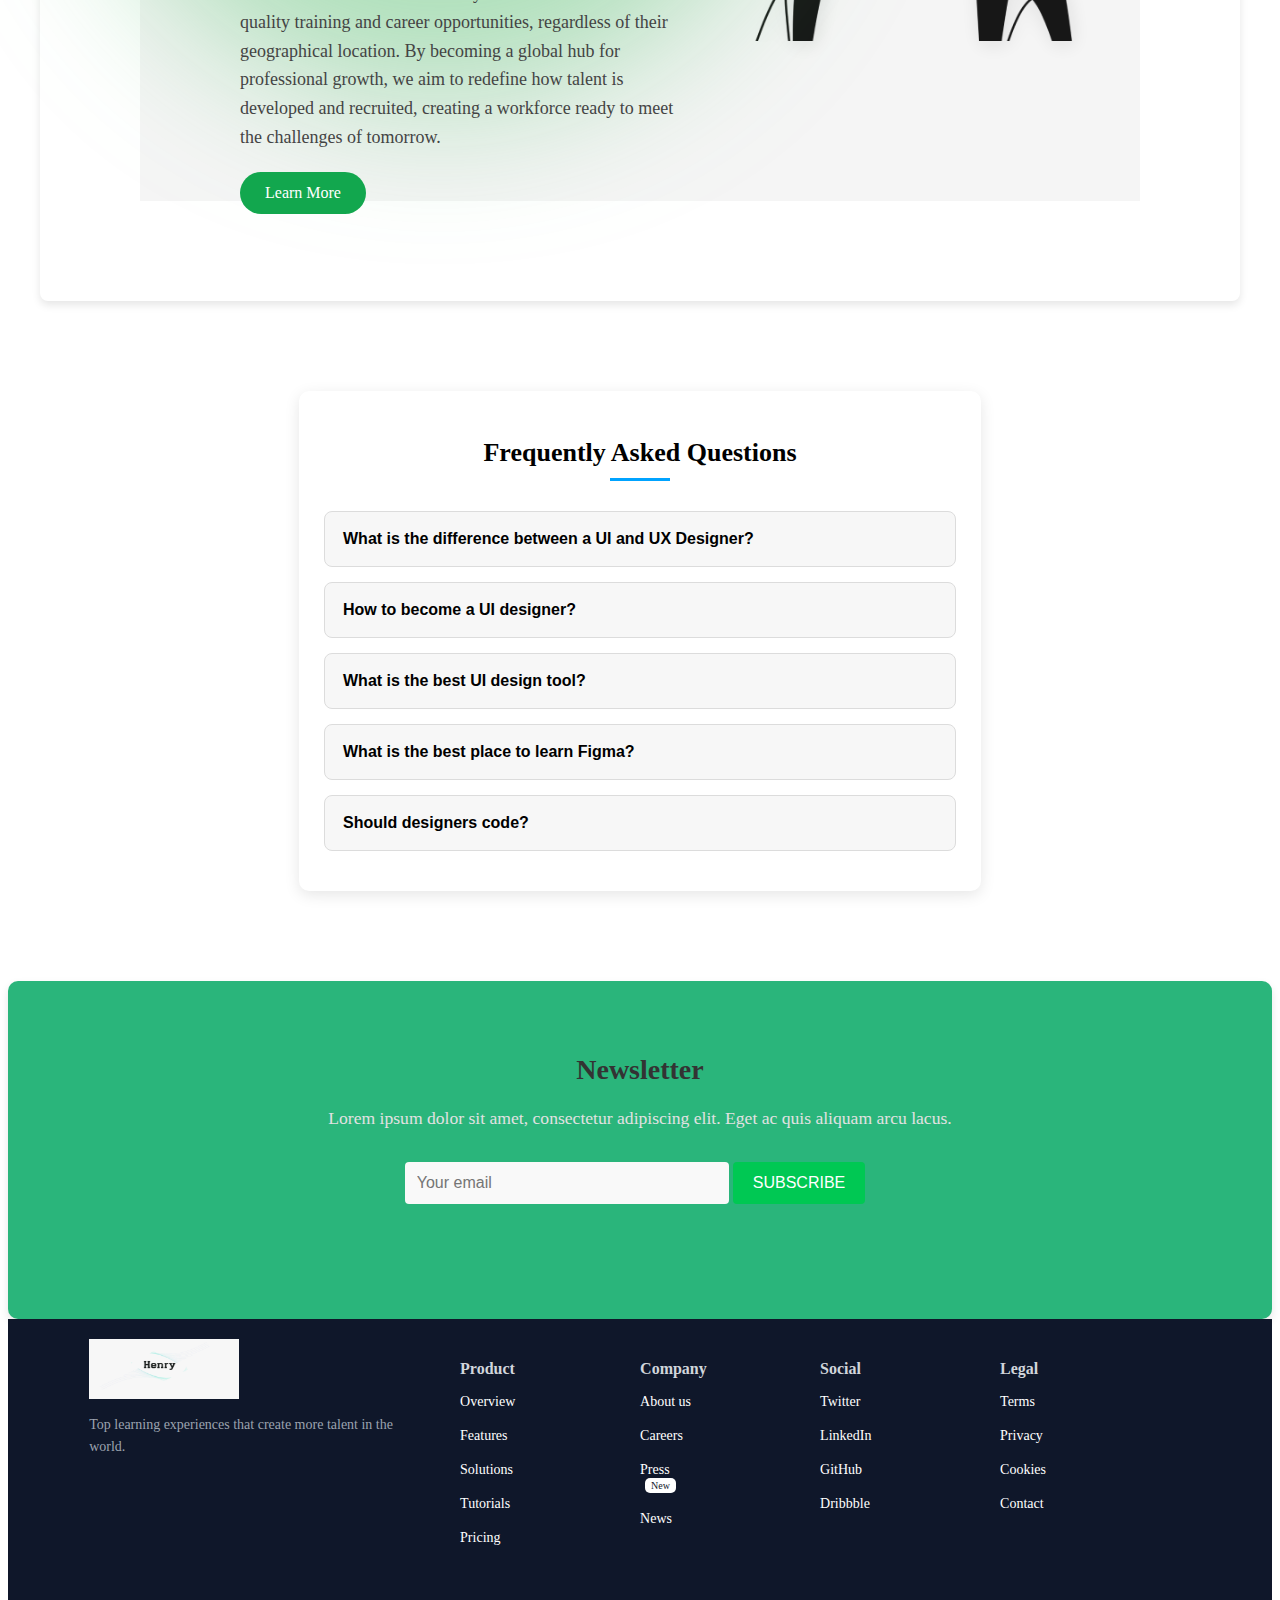
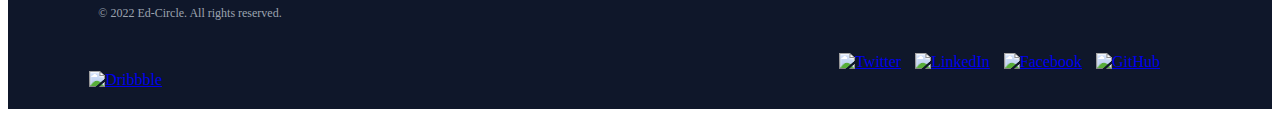
==== commit aa2c7ede: "Merge branch 'main' of https://github.com/shawaalok2003/ui-website" ====
--- a/index.html
+++ b/index.html
@@ -151,10 +151,12 @@
                     <div class="program-column">
                         <h3>IT Training Program</h3>
                         <ul>
-                            <li>Java</li>
-                            <li>Data Analyst</li>
-                            <li>Python</li>
-                            <li>DevOps</li>
+                            <li> SAP BASIS </li>
+                            <li> Java Full stack </li>
+                            <li>Data Engineer</li>
+                            <li>DevOps </li>
+                            <li>Business Analyst </li>
+                            <li>QA Automation</li>
                         </ul>
                     </div>
                     <div class="program-column">
--- a/styles.css
+++ b/styles.css
@@ -1886,7 +1886,7 @@
 
 /* Navigation Links */
 .navbar10 ul li a {
-    color: black;
+    color: rgb(255, 255, 255);
     text-decoration: none;
     font-size: 15px;
     padding: 5px;
